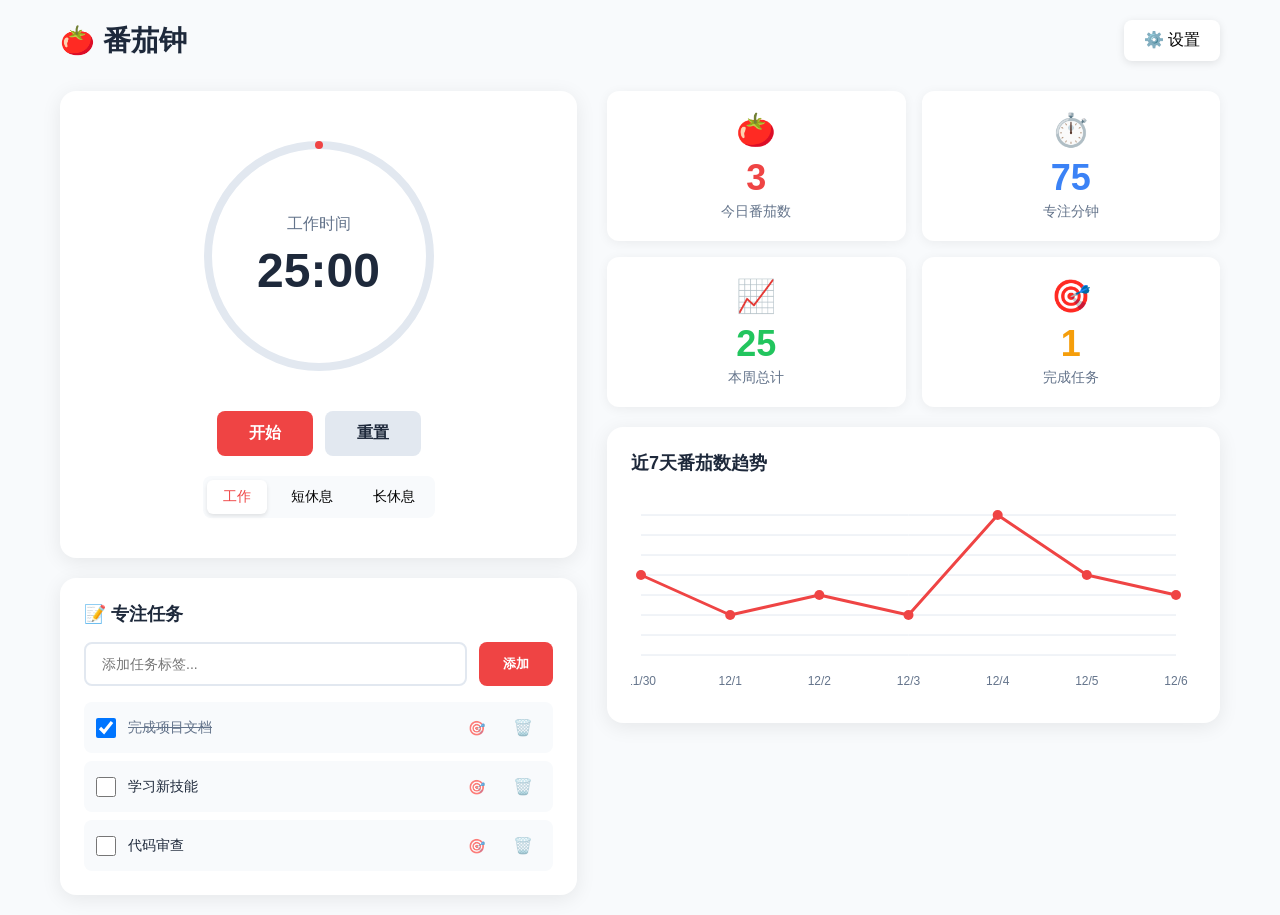
==== index.html @ d4e8dded "feat: 番茄钟计时器评审 1. 一轮完成主体功能，测试覆盖5场景 2. 后续修复设置校验和任务关联细节" ====
<!DOCTYPE html>
<html lang="zh-CN">
<head>
    <meta charset="UTF-8">
    <meta name="viewport" content="width=device-width, initial-scale=1.0">
    <title>番茄钟计时器</title>
    <link rel="stylesheet" href="styles.css">
</head>
<body>
    <div class="container">
        <header class="header">
            <h1>🍅 番茄钟</h1>
            <button id="settingsBtn" class="settings-btn">⚙️ 设置</button>
        </header>

        <main class="main-content">
            <section class="timer-section">
                <div id="timer-container" class="timer-container"></div>
                <div id="task-container" class="task-container"></div>
            </section>

            <section class="stats-section">
                <div id="stats-container" class="stats-grid"></div>
                <div id="chart-container" class="chart-container">
                    <h3>近7天番茄数趋势</h3>
                    <canvas id="trendChart"></canvas>
                </div>
            </section>
        </main>

        <div id="settings-modal" class="modal">
            <div class="modal-content">
                <div id="settings-form"></div>
            </div>
        </div>

        <div id="alert-modal" class="modal">
            <div class="modal-content alert-modal">
                <h2 id="alert-title">⏰ 时间到！</h2>
                <p id="alert-message"></p>
                <button id="alert-close-btn" class="btn btn-primary">知道了</button>
            </div>
        </div>
    </div>

    <script src="js/utils.js"></script>
    <script src="js/components/ProgressRing.js"></script>
    <script src="js/components/Timer.js"></script>
    <script src="js/components/StatCard.js"></script>
    <script src="js/components/SettingsForm.js"></script>
    <script src="js/components/Chart.js"></script>
    <script src="js/components/TaskList.js"></script>
    <script src="js/app.js"></script>
</body>
</html>
---- styles.css ----
:root {
    --color-work: #ef4444;
    --color-rest: #22c55e;
    --color-pause: #6b7280;
    --color-bg: #f8fafc;
    --color-card: #ffffff;
    --color-text: #1e293b;
    --color-text-secondary: #64748b;
    --color-border: #e2e8f0;
    --color-success: #22c55e;
    --color-error: #ef4444;
}

* {
    margin: 0;
    padding: 0;
    box-sizing: border-box;
}

body {
    font-family: -apple-system, BlinkMacSystemFont, 'Segoe UI', Roboto, sans-serif;
    background-color: var(--color-bg);
    color: var(--color-text);
    min-height: 100vh;
}

.container {
    max-width: 1200px;
    margin: 0 auto;
    padding: 20px;
}

.header {
    display: flex;
    justify-content: space-between;
    align-items: center;
    margin-bottom: 30px;
}

.header h1 {
    font-size: 28px;
    font-weight: 700;
}

.settings-btn {
    padding: 10px 20px;
    border: none;
    border-radius: 8px;
    background-color: var(--color-card);
    cursor: pointer;
    font-size: 16px;
    box-shadow: 0 2px 8px rgba(0, 0, 0, 0.1);
    transition: all 0.2s;
}

.settings-btn:hover {
    box-shadow: 0 4px 12px rgba(0, 0, 0, 0.15);
}

.main-content {
    display: grid;
    grid-template-columns: 1fr 1fr;
    gap: 30px;
}

@media (max-width: 768px) {
    .main-content {
        grid-template-columns: 1fr;
    }
}

.timer-section {
    display: flex;
    flex-direction: column;
    gap: 20px;
}

.timer-container {
    background-color: var(--color-card);
    border-radius: 16px;
    padding: 40px;
    box-shadow: 0 4px 20px rgba(0, 0, 0, 0.08);
    display: flex;
    flex-direction: column;
    align-items: center;
}

.timer-display {
    position: relative;
    width: 250px;
    height: 250px;
    margin-bottom: 30px;
}

.timer-canvas {
    position: absolute;
    top: 0;
    left: 0;
    width: 100%;
    height: 100%;
}

.timer-text {
    position: absolute;
    top: 50%;
    left: 50%;
    transform: translate(-50%, -50%);
    text-align: center;
    width: 100%;
}

.timer-label {
    font-size: 16px;
    color: var(--color-text-secondary);
    margin-bottom: 8px;
}

.timer-time {
    font-size: 48px;
    font-weight: 700;
    font-variant-numeric: tabular-nums;
}

.timer-controls {
    display: flex;
    gap: 12px;
    margin-bottom: 20px;
}

.btn {
    padding: 12px 32px;
    border: none;
    border-radius: 8px;
    font-size: 16px;
    font-weight: 600;
    cursor: pointer;
    transition: all 0.2s;
}

.btn-primary {
    background-color: var(--color-work);
    color: white;
}

.btn-primary:hover {
    opacity: 0.9;
    transform: translateY(-2px);
}

.btn-secondary {
    background-color: var(--color-border);
    color: var(--color-text);
}

.btn-secondary:hover {
    background-color: #cbd5e1;
}

.mode-selector {
    display: flex;
    gap: 8px;
    background-color: var(--color-bg);
    padding: 4px;
    border-radius: 8px;
}

.mode-btn {
    padding: 8px 16px;
    border: none;
    border-radius: 6px;
    background-color: transparent;
    cursor: pointer;
    font-size: 14px;
    font-weight: 500;
    transition: all 0.2s;
}

.mode-btn.active {
    background-color: var(--color-card);
    box-shadow: 0 2px 4px rgba(0, 0, 0, 0.1);
}

.mode-btn.work.active {
    color: var(--color-work);
}

.mode-btn.rest.active {
    color: var(--color-rest);
}

.task-container {
    background-color: var(--color-card);
    border-radius: 16px;
    padding: 24px;
    box-shadow: 0 4px 20px rgba(0, 0, 0, 0.08);
}

.task-container h3 {
    margin-bottom: 16px;
    font-size: 18px;
}

.task-input {
    display: flex;
    gap: 12px;
    margin-bottom: 16px;
}

.task-input input {
    flex: 1;
    padding: 12px 16px;
    border: 2px solid var(--color-border);
    border-radius: 8px;
    font-size: 14px;
    outline: none;
    transition: border-color 0.2s;
}

.task-input input:focus {
    border-color: var(--color-work);
}

.task-input button {
    padding: 12px 24px;
    border: none;
    border-radius: 8px;
    background-color: var(--color-work);
    color: white;
    cursor: pointer;
    font-weight: 600;
}

.task-list {
    display: flex;
    flex-direction: column;
    gap: 8px;
}

.task-item {
    display: flex;
    align-items: center;
    gap: 12px;
    padding: 12px;
    background-color: var(--color-bg);
    border-radius: 8px;
}

.task-item.completed .task-text {
    text-decoration: line-through;
    color: var(--color-text-secondary);
}

.task-item.focused {
    background-color: #fef3c7 !important;
    border: 2px solid #f59e0b;
}

.task-item.focused .task-text {
    font-weight: 600;
    color: #92400e;
}

.task-focus:hover {
    opacity: 1 !important;
    transform: scale(1.2);
}

.task-checkbox {
    width: 20px;
    height: 20px;
    cursor: pointer;
}

.task-text {
    flex: 1;
    font-size: 14px;
}

.task-delete {
    padding: 4px 8px;
    border: none;
    background: none;
    cursor: pointer;
    font-size: 16px;
    opacity: 0.6;
}

.task-delete:hover {
    opacity: 1;
}

.stats-section {
    display: flex;
    flex-direction: column;
    gap: 20px;
}

.stats-grid {
    display: grid;
    grid-template-columns: repeat(2, 1fr);
    gap: 16px;
}

@media (max-width: 768px) {
    .stats-grid {
        grid-template-columns: repeat(2, 1fr);
    }
}

.stat-card {
    background-color: var(--color-card);
    border-radius: 12px;
    padding: 20px;
    box-shadow: 0 2px 12px rgba(0, 0, 0, 0.06);
    text-align: center;
}

.stat-icon {
    font-size: 32px;
    margin-bottom: 8px;
}

.stat-value {
    font-size: 36px;
    font-weight: 700;
    margin-bottom: 4px;
}

.stat-label {
    font-size: 14px;
    color: var(--color-text-secondary);
}

.chart-container {
    background-color: var(--color-card);
    border-radius: 16px;
    padding: 24px;
    box-shadow: 0 4px 20px rgba(0, 0, 0, 0.08);
}

.chart-container h3 {
    margin-bottom: 20px;
    font-size: 18px;
}

#trendChart {
    width: 100%;
    height: 200px;
}

.modal {
    display: none;
    position: fixed;
    top: 0;
    left: 0;
    width: 100%;
    height: 100%;
    background-color: rgba(0, 0, 0, 0.5);
    z-index: 1000;
    justify-content: center;
    align-items: center;
}

.modal.active {
    display: flex;
}

.modal-content {
    background-color: var(--color-card);
    border-radius: 16px;
    padding: 32px;
    width: 90%;
    max-width: 450px;
    max-height: 90vh;
    overflow-y: auto;
}

.modal-header {
    display: flex;
    justify-content: space-between;
    align-items: center;
    margin-bottom: 24px;
}

.modal-header h2 {
    font-size: 24px;
}

.modal-close {
    width: 36px;
    height: 36px;
    border: none;
    border-radius: 50%;
    background-color: var(--color-bg);
    cursor: pointer;
    font-size: 20px;
    display: flex;
    align-items: center;
    justify-content: center;
}

.form-group {
    margin-bottom: 20px;
}

.form-group label {
    display: block;
    margin-bottom: 8px;
    font-weight: 500;
    font-size: 14px;
}

.form-group input {
    width: 100%;
    padding: 12px 16px;
    border: 2px solid var(--color-border);
    border-radius: 8px;
    font-size: 14px;
    outline: none;
    transition: border-color 0.2s;
}

.form-group input:focus {
    border-color: var(--color-work);
}

.form-group input.error {
    border-color: var(--color-error);
}

.error-message {
    color: var(--color-error);
    font-size: 12px;
    margin-top: 4px;
    display: none;
}

.error-message.show {
    display: block;
}

.form-actions {
    display: flex;
    gap: 12px;
    margin-top: 24px;
}

.form-actions .btn {
    flex: 1;
}

.alert-modal {
    text-align: center;
}

.alert-modal h2 {
    font-size: 28px;
    margin-bottom: 16px;
}

.alert-modal p {
    font-size: 16px;
    color: var(--color-text-secondary);
    margin-bottom: 24px;
}

body.work-mode .btn-primary {
    background-color: var(--color-work);
}

body.rest-mode .btn-primary {
    background-color: var(--color-rest);
}

body.pause-mode .btn-primary {
    background-color: var(--color-pause);
}
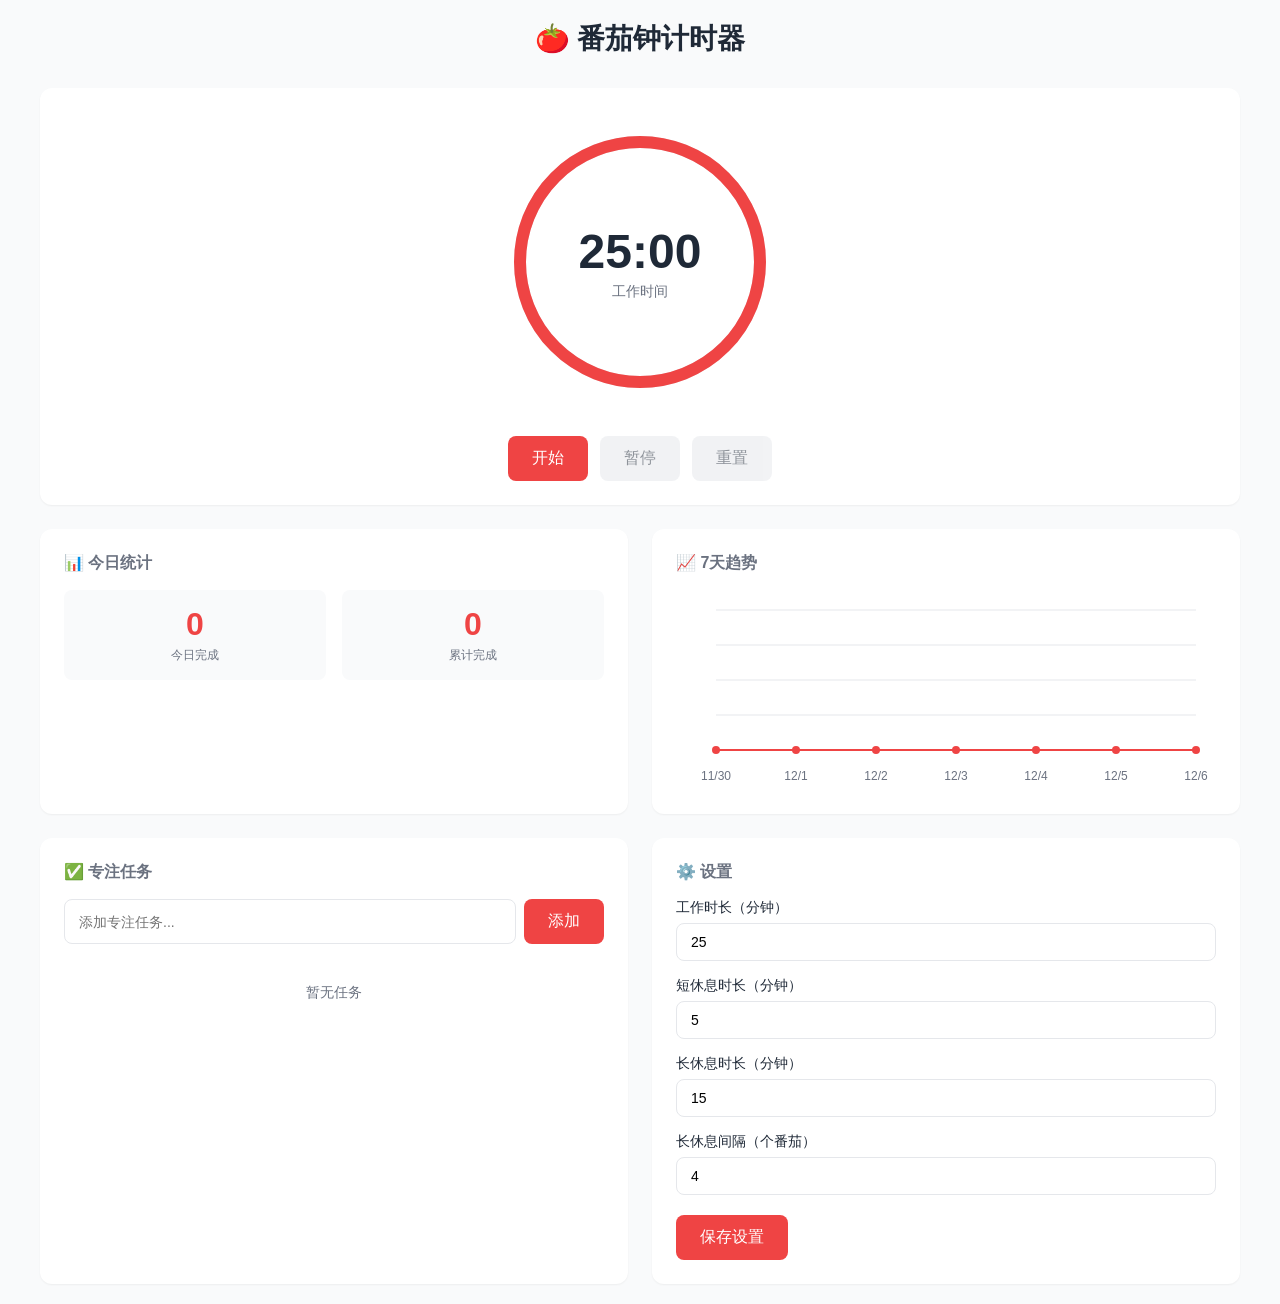
==== commit 945dd0ea: "feat: 番茄钟计时器评审 1. 三轮修复运行时bug和业务逻辑 2. UI设计优秀，测试34+用例" ====
--- a/index.html
+++ b/index.html
@@ -1,55 +1,1035 @@
 <!DOCTYPE html>
 <html lang="zh-CN">
 <head>
-    <meta charset="UTF-8">
-    <meta name="viewport" content="width=device-width, initial-scale=1.0">
-    <title>番茄钟计时器</title>
-    <link rel="stylesheet" href="styles.css">
+  <meta charset="UTF-8">
+  <meta name="viewport" content="width=device-width, initial-scale=1.0">
+  <title>番茄钟计时器</title>
+  <style>
+    :root {
+      --color-work: #ef4444;
+      --color-break: #22c55e;
+      --color-paused: #6b7280;
+      --color-bg: #f9fafb;
+      --color-card: #ffffff;
+      --color-text: #1f2937;
+      --color-text-light: #6b7280;
+      --color-border: #e5e7eb;
+      --shadow-sm: 0 1px 2px rgba(0,0,0,0.05);
+      --shadow-md: 0 4px 6px -1px rgba(0,0,0,0.1);
+      --radius: 12px;
+    }
+
+    * {
+      margin: 0;
+      padding: 0;
+      box-sizing: border-box;
+    }
+
+    body {
+      font-family: -apple-system, BlinkMacSystemFont, 'Segoe UI', Roboto, sans-serif;
+      background: var(--color-bg);
+      color: var(--color-text);
+      min-height: 100vh;
+      padding: 20px;
+    }
+
+    .container {
+      max-width: 1200px;
+      margin: 0 auto;
+    }
+
+    header {
+      text-align: center;
+      margin-bottom: 30px;
+    }
+
+    header h1 {
+      font-size: 1.75rem;
+      font-weight: 700;
+    }
+
+    .main-grid {
+      display: grid;
+      grid-template-columns: 1fr 1fr;
+      gap: 24px;
+    }
+
+    @media (max-width: 768px) {
+      .main-grid {
+        grid-template-columns: 1fr;
+      }
+    }
+
+    .card {
+      background: var(--color-card);
+      border-radius: var(--radius);
+      padding: 24px;
+      box-shadow: var(--shadow-sm);
+    }
+
+    .card-title {
+      font-size: 1rem;
+      font-weight: 600;
+      margin-bottom: 16px;
+      color: var(--color-text-light);
+    }
+
+    .timer-section {
+      grid-column: 1 / -1;
+      display: flex;
+      flex-direction: column;
+      align-items: center;
+    }
+
+    .timer-display {
+      position: relative;
+      width: 300px;
+      height: 300px;
+      margin-bottom: 24px;
+    }
+
+    #progressRing {
+      width: 100%;
+      height: 100%;
+    }
+
+    .timer-info {
+      position: absolute;
+      top: 50%;
+      left: 50%;
+      transform: translate(-50%, -50%);
+      text-align: center;
+    }
+
+    .timer-time {
+      font-size: 3rem;
+      font-weight: 700;
+      font-variant-numeric: tabular-nums;
+    }
+
+    .timer-label {
+      font-size: 0.875rem;
+      color: var(--color-text-light);
+      margin-top: 4px;
+    }
+
+    .timer-controls {
+      display: flex;
+      gap: 12px;
+    }
+
+    .btn {
+      padding: 12px 24px;
+      border: none;
+      border-radius: 8px;
+      font-size: 1rem;
+      font-weight: 500;
+      cursor: pointer;
+      transition: all 0.2s;
+    }
+
+    .btn-primary {
+      background: var(--color-work);
+      color: white;
+    }
+
+    .btn-primary:hover {
+      opacity: 0.9;
+      transform: translateY(-1px);
+    }
+
+    .btn-secondary {
+      background: var(--color-border);
+      color: var(--color-text);
+    }
+
+    .btn-secondary:hover {
+      background: #d1d5db;
+    }
+
+    .btn:disabled {
+      opacity: 0.5;
+      cursor: not-allowed;
+      transform: none;
+    }
+
+    .stats-grid {
+      display: grid;
+      grid-template-columns: repeat(2, 1fr);
+      gap: 16px;
+    }
+
+    .stat-item {
+      text-align: center;
+      padding: 16px;
+      background: var(--color-bg);
+      border-radius: 8px;
+    }
+
+    .stat-value {
+      font-size: 2rem;
+      font-weight: 700;
+      color: var(--color-work);
+    }
+
+    .stat-label {
+      font-size: 0.75rem;
+      color: var(--color-text-light);
+      margin-top: 4px;
+    }
+
+    .chart-container {
+      width: 100%;
+      height: 200px;
+    }
+
+    #trendChart {
+      width: 100%;
+      height: 100%;
+    }
+
+    .task-input-group {
+      display: flex;
+      gap: 8px;
+      margin-bottom: 16px;
+    }
+
+    .task-input {
+      flex: 1;
+      padding: 10px 14px;
+      border: 1px solid var(--color-border);
+      border-radius: 8px;
+      font-size: 0.875rem;
+    }
+
+    .task-input:focus {
+      outline: none;
+      border-color: var(--color-work);
+    }
+
+    .task-list {
+      list-style: none;
+    }
+
+    .task-item {
+      display: flex;
+      align-items: center;
+      gap: 12px;
+      padding: 12px;
+      border-bottom: 1px solid var(--color-border);
+    }
+
+    .task-item:last-child {
+      border-bottom: none;
+    }
+
+    .task-checkbox {
+      width: 20px;
+      height: 20px;
+      accent-color: var(--color-work);
+    }
+
+    .task-text {
+      flex: 1;
+      font-size: 0.875rem;
+    }
+
+    .task-text.completed {
+      text-decoration: line-through;
+      color: var(--color-text-light);
+    }
+
+    .task-delete {
+      padding: 4px 8px;
+      background: none;
+      border: none;
+      color: var(--color-text-light);
+      cursor: pointer;
+      font-size: 0.875rem;
+    }
+
+    .task-delete:hover {
+      color: var(--color-work);
+    }
+
+    .form-group {
+      margin-bottom: 16px;
+    }
+
+    .form-label {
+      display: block;
+      font-size: 0.875rem;
+      font-weight: 500;
+      margin-bottom: 6px;
+    }
+
+    .form-input {
+      width: 100%;
+      padding: 10px 14px;
+      border: 1px solid var(--color-border);
+      border-radius: 8px;
+      font-size: 0.875rem;
+    }
+
+    .form-input:focus {
+      outline: none;
+      border-color: var(--color-work);
+    }
+
+    .form-input.error {
+      border-color: var(--color-work);
+    }
+
+    .form-error {
+      color: var(--color-work);
+      font-size: 0.75rem;
+      margin-top: 4px;
+      display: none;
+    }
+
+    .form-error.show {
+      display: block;
+    }
+
+    .settings-actions {
+      margin-top: 20px;
+    }
+
+    .empty-state {
+      text-align: center;
+      padding: 24px;
+      color: var(--color-text-light);
+      font-size: 0.875rem;
+    }
+
+    .notification {
+      position: fixed;
+      top: 20px;
+      right: 20px;
+      padding: 16px 24px;
+      background: var(--color-work);
+      color: white;
+      border-radius: 8px;
+      box-shadow: var(--shadow-md);
+      transform: translateX(400px);
+      transition: transform 0.3s ease;
+      z-index: 1000;
+    }
+
+    .notification.show {
+      transform: translateX(0);
+    }
+
+    .notification.break {
+      background: var(--color-break);
+    }
+  </style>
 </head>
 <body>
-    <div class="container">
-        <header class="header">
-            <h1>🍅 番茄钟</h1>
-            <button id="settingsBtn" class="settings-btn">⚙️ 设置</button>
-        </header>
-
-        <main class="main-content">
-            <section class="timer-section">
-                <div id="timer-container" class="timer-container"></div>
-                <div id="task-container" class="task-container"></div>
-            </section>
-
-            <section class="stats-section">
-                <div id="stats-container" class="stats-grid"></div>
-                <div id="chart-container" class="chart-container">
-                    <h3>近7天番茄数趋势</h3>
-                    <canvas id="trendChart"></canvas>
-                </div>
-            </section>
-        </main>
-
-        <div id="settings-modal" class="modal">
-            <div class="modal-content">
-                <div id="settings-form"></div>
-            </div>
+  <div class="container">
+    <header>
+      <h1>🍅 番茄钟计时器</h1>
+    </header>
+
+    <div class="main-grid">
+      <section class="card timer-section">
+        <div class="timer-display">
+          <canvas id="progressRing" width="300" height="300"></canvas>
+          <div class="timer-info">
+            <div class="timer-time" id="timerDisplay">25:00</div>
+            <div class="timer-label" id="timerLabel">工作时间</div>
+          </div>
         </div>
-
-        <div id="alert-modal" class="modal">
-            <div class="modal-content alert-modal">
-                <h2 id="alert-title">⏰ 时间到！</h2>
-                <p id="alert-message"></p>
-                <button id="alert-close-btn" class="btn btn-primary">知道了</button>
-            </div>
+        <div class="timer-controls">
+          <button class="btn btn-primary" id="startBtn">开始</button>
+          <button class="btn btn-secondary" id="pauseBtn" disabled>暂停</button>
+          <button class="btn btn-secondary" id="resetBtn">重置</button>
         </div>
+      </section>
+
+      <section class="card">
+        <h2 class="card-title">📊 今日统计</h2>
+        <div class="stats-grid" id="statCard"></div>
+      </section>
+
+      <section class="card">
+        <h2 class="card-title">📈 7天趋势</h2>
+        <div class="chart-container">
+          <canvas id="trendChart"></canvas>
+        </div>
+      </section>
+
+      <section class="card">
+        <h2 class="card-title">✅ 专注任务</h2>
+        <div class="task-input-group">
+          <input type="text" class="task-input" id="taskInput" placeholder="添加专注任务...">
+          <button class="btn btn-primary" id="addTaskBtn">添加</button>
+        </div>
+        <ul class="task-list" id="taskList"></ul>
+      </section>
+
+      <section class="card">
+        <h2 class="card-title">⚙️ 设置</h2>
+        <form id="settingsForm">
+          <div class="form-group">
+            <label class="form-label">工作时长（分钟）</label>
+            <input type="number" class="form-input" id="workDuration" min="1" max="60" value="25">
+            <div class="form-error" id="workDurationError">请输入1-60之间的数字</div>
+          </div>
+          <div class="form-group">
+            <label class="form-label">短休息时长（分钟）</label>
+            <input type="number" class="form-input" id="shortBreakDuration" min="1" max="30" value="5">
+            <div class="form-error" id="shortBreakDurationError">请输入1-30之间的数字</div>
+          </div>
+          <div class="form-group">
+            <label class="form-label">长休息时长（分钟）</label>
+            <input type="number" class="form-input" id="longBreakDuration" min="1" max="60" value="15">
+            <div class="form-error" id="longBreakDurationError">请输入1-60之间的数字</div>
+          </div>
+          <div class="form-group">
+            <label class="form-label">长休息间隔（个番茄）</label>
+            <input type="number" class="form-input" id="longBreakInterval" min="1" max="10" value="4">
+            <div class="form-error" id="longBreakIntervalError">请输入1-10之间的数字</div>
+          </div>
+          <div class="form-error" id="crossFieldError">短休息时长不能大于长休息时长</div>
+          <div class="settings-actions">
+            <button type="submit" class="btn btn-primary">保存设置</button>
+          </div>
+        </form>
+      </section>
     </div>
-
-    <script src="js/utils.js"></script>
-    <script src="js/components/ProgressRing.js"></script>
-    <script src="js/components/Timer.js"></script>
-    <script src="js/components/StatCard.js"></script>
-    <script src="js/components/SettingsForm.js"></script>
-    <script src="js/components/Chart.js"></script>
-    <script src="js/components/TaskList.js"></script>
-    <script src="js/app.js"></script>
+  </div>
+
+  <div class="notification" id="notification"></div>
+
+  <script>
+    const Storage = {
+      KEYS: {
+        SETTINGS: 'pomodoro_settings',
+        STATS: 'pomodoro_stats',
+        TASKS: 'pomodoro_tasks'
+      },
+
+      get(key, defaultValue) {
+        try {
+          const item = localStorage.getItem(key);
+          return item ? JSON.parse(item) : defaultValue;
+        } catch {
+          return defaultValue;
+        }
+      },
+
+      set(key, value) {
+        localStorage.setItem(key, JSON.stringify(value));
+      }
+    };
+
+    const DEFAULT_SETTINGS = {
+      workDuration: 25,
+      shortBreakDuration: 5,
+      longBreakDuration: 15,
+      longBreakInterval: 4
+    };
+
+    const DEFAULT_STATS = {
+      today: 0,
+      total: 0,
+      daily: {}
+    };
+
+    const DEFAULT_TASKS = [];
+
+    class ProgressRing {
+      constructor(canvasId) {
+        this.canvas = document.getElementById(canvasId);
+        this.ctx = this.canvas.getContext('2d');
+        this.centerX = this.canvas.width / 2;
+        this.centerY = this.canvas.height / 2;
+        this.radius = 120;
+        this.lineWidth = 12;
+      }
+
+      draw(progress, color) {
+        this.ctx.clearRect(0, 0, this.canvas.width, this.canvas.height);
+        
+        this.ctx.beginPath();
+        this.ctx.arc(this.centerX, this.centerY, this.radius, 0, Math.PI * 2);
+        this.ctx.strokeStyle = '#e5e7eb';
+        this.ctx.lineWidth = this.lineWidth;
+        this.ctx.lineCap = 'round';
+        this.ctx.stroke();
+
+        const startAngle = -Math.PI / 2;
+        const endAngle = startAngle + (Math.PI * 2 * progress);
+
+        this.ctx.beginPath();
+        this.ctx.arc(this.centerX, this.centerY, this.radius, startAngle, endAngle);
+        this.ctx.strokeStyle = color;
+        this.ctx.lineWidth = this.lineWidth;
+        this.ctx.lineCap = 'round';
+        this.ctx.stroke();
+      }
+    }
+
+    class StatCard {
+      constructor(containerId) {
+        this.container = document.getElementById(containerId);
+        this.stats = Storage.get(Storage.KEYS.STATS, DEFAULT_STATS);
+        this.render();
+      }
+
+      updateToday(count) {
+        const today = this.getTodayKey();
+        this.stats.today = count;
+        this.stats.daily[today] = count;
+        this.stats.total += 1;
+        Storage.set(Storage.KEYS.STATS, this.stats);
+        this.render();
+      }
+
+      getTodayKey() {
+        return new Date().toISOString().split('T')[0];
+      }
+
+      render() {
+        this.stats = Storage.get(Storage.KEYS.STATS, DEFAULT_STATS);
+        if (!this.stats.daily) {
+          this.stats.daily = {};
+        }
+        const today = this.getTodayKey();
+        const todayCount = this.stats.daily[today] || 0;
+        
+        this.container.innerHTML = `
+          <div class="stat-item">
+            <div class="stat-value">${todayCount}</div>
+            <div class="stat-label">今日完成</div>
+          </div>
+          <div class="stat-item">
+            <div class="stat-value">${this.stats.total}</div>
+            <div class="stat-label">累计完成</div>
+          </div>
+        `;
+      }
+    }
+
+    class Chart {
+      constructor(canvasId) {
+        this.canvas = document.getElementById(canvasId);
+        this.ctx = this.canvas.getContext('2d');
+        this.resize();
+      }
+
+      resize() {
+        const rect = this.canvas.parentElement.getBoundingClientRect();
+        this.canvas.width = rect.width;
+        this.canvas.height = rect.height;
+      }
+
+      draw(data) {
+        this.resize();
+        this.ctx.clearRect(0, 0, this.canvas.width, this.canvas.height);
+
+        if (!data || data.length === 0) {
+          this.ctx.fillStyle = '#6b7280';
+          this.ctx.font = '14px -apple-system, sans-serif';
+          this.ctx.textAlign = 'center';
+          this.ctx.fillText('暂无数据', this.canvas.width / 2, this.canvas.height / 2);
+          return;
+        }
+
+        const padding = { top: 20, right: 20, bottom: 40, left: 40 };
+        const chartWidth = this.canvas.width - padding.left - padding.right;
+        const chartHeight = this.canvas.height - padding.top - padding.bottom;
+
+        const maxValue = Math.max(...data.map(d => d.value), 1);
+        
+        this.ctx.strokeStyle = '#e5e7eb';
+        this.ctx.lineWidth = 1;
+        for (let i = 0; i <= 4; i++) {
+          const y = padding.top + (chartHeight / 4) * i;
+          this.ctx.beginPath();
+          this.ctx.moveTo(padding.left, y);
+          this.ctx.lineTo(this.canvas.width - padding.right, y);
+          this.ctx.stroke();
+        }
+
+        const points = data.map((d, i) => ({
+          x: padding.left + (chartWidth / (data.length - 1)) * i,
+          y: padding.top + chartHeight - (d.value / maxValue) * chartHeight
+        }));
+
+        this.ctx.strokeStyle = '#ef4444';
+        this.ctx.lineWidth = 2;
+        this.ctx.beginPath();
+        points.forEach((p, i) => {
+          if (i === 0) {
+            this.ctx.moveTo(p.x, p.y);
+          } else {
+            this.ctx.lineTo(p.x, p.y);
+          }
+        });
+        this.ctx.stroke();
+
+        this.ctx.fillStyle = '#ef4444';
+        points.forEach(p => {
+          this.ctx.beginPath();
+          this.ctx.arc(p.x, p.y, 4, 0, Math.PI * 2);
+          this.ctx.fill();
+        });
+
+        this.ctx.fillStyle = '#6b7280';
+        this.ctx.font = '12px -apple-system, sans-serif';
+        this.ctx.textAlign = 'center';
+        data.forEach((d, i) => {
+          const x = padding.left + (chartWidth / (data.length - 1)) * i;
+          const date = new Date(d.date);
+          const label = `${date.getMonth() + 1}/${date.getDate()}`;
+          this.ctx.fillText(label, x, this.canvas.height - 10);
+        });
+      }
+
+      loadData() {
+        const stats = Storage.get(Storage.KEYS.STATS, DEFAULT_STATS);
+        const data = [];
+        const today = new Date();
+        
+        for (let i = 6; i >= 0; i--) {
+          const date = new Date(today);
+          date.setDate(date.getDate() - i);
+          const dateKey = date.toISOString().split('T')[0];
+          data.push({
+            date: dateKey,
+            value: stats.daily[dateKey] || 0
+          });
+        }
+        
+        this.draw(data);
+      }
+    }
+
+    class TaskList {
+      constructor(containerId, onComplete) {
+        this.container = document.getElementById(containerId);
+        this.tasks = Storage.get(Storage.KEYS.TASKS, DEFAULT_TASKS);
+        this.onComplete = onComplete;
+        this.render();
+        this.bindEvents();
+      }
+
+      bindEvents() {
+        document.getElementById('addTaskBtn').addEventListener('click', () => this.addTask());
+        document.getElementById('taskInput').addEventListener('keypress', (e) => {
+          if (e.key === 'Enter') this.addTask();
+        });
+      }
+
+      addTask() {
+        const input = document.getElementById('taskInput');
+        const text = input.value.trim();
+        
+        if (!text) return;
+        
+        const task = {
+          id: Date.now(),
+          text: text,
+          completed: false,
+          createdAt: new Date().toISOString()
+        };
+        
+        this.tasks.push(task);
+        Storage.set(Storage.KEYS.TASKS, this.tasks);
+        input.value = '';
+        this.render();
+      }
+
+      toggleTask(id) {
+        const task = this.tasks.find(t => t.id === id);
+        if (task) {
+          task.completed = !task.completed;
+          Storage.set(Storage.KEYS.TASKS, this.tasks);
+          
+          if (task.completed && this.onComplete) {
+            this.onComplete();
+          }
+          
+          this.render();
+        }
+      }
+
+      deleteTask(id) {
+        this.tasks = this.tasks.filter(t => t.id !== id);
+        Storage.set(Storage.KEYS.TASKS, this.tasks);
+        this.render();
+      }
+
+      render() {
+        if (this.tasks.length === 0) {
+          this.container.innerHTML = '<div class="empty-state">暂无任务</div>';
+          return;
+        }
+
+        this.container.innerHTML = this.tasks.map(task => `
+          <li class="task-item">
+            <input type="checkbox" class="task-checkbox" 
+              ${task.completed ? 'checked' : ''} 
+              onchange="taskList.toggleTask(${task.id})">
+            <span class="task-text ${task.completed ? 'completed' : ''}">${this.escapeHtml(task.text)}</span>
+            <button class="task-delete" onclick="taskList.deleteTask(${task.id})">删除</button>
+          </li>
+        `).join('');
+      }
+
+      escapeHtml(text) {
+        const div = document.createElement('div');
+        div.textContent = text;
+        return div.innerHTML;
+      }
+    }
+
+    class SettingsForm {
+      constructor(formId, onSave) {
+        this.form = document.getElementById(formId);
+        this.onSave = onSave;
+        this.loadSettings();
+        this.bindEvents();
+      }
+
+      loadSettings() {
+        const settings = Storage.get(Storage.KEYS.SETTINGS, DEFAULT_SETTINGS);
+        document.getElementById('workDuration').value = settings.workDuration;
+        document.getElementById('shortBreakDuration').value = settings.shortBreakDuration;
+        document.getElementById('longBreakDuration').value = settings.longBreakDuration;
+        document.getElementById('longBreakInterval').value = settings.longBreakInterval;
+      }
+
+      bindEvents() {
+        this.form.addEventListener('submit', (e) => {
+          e.preventDefault();
+          this.validateAndSave();
+        });
+      }
+
+      validateAndSave() {
+        const fields = [
+          { id: 'workDuration', min: 1, max: 60, key: 'workDuration' },
+          { id: 'shortBreakDuration', min: 1, max: 30, key: 'shortBreakDuration' },
+          { id: 'longBreakDuration', min: 1, max: 60, key: 'longBreakDuration' },
+          { id: 'longBreakInterval', min: 1, max: 10, key: 'longBreakInterval' }
+        ];
+
+        let isValid = true;
+        const settings = {};
+
+        fields.forEach(field => {
+          const input = document.getElementById(field.id);
+          const error = document.getElementById(field.id + 'Error');
+          const value = parseInt(input.value);
+
+          if (isNaN(value) || value < field.min || value > field.max) {
+            input.classList.add('error');
+            error.classList.add('show');
+            isValid = false;
+          } else {
+            input.classList.remove('error');
+            error.classList.remove('show');
+            settings[field.key] = value;
+          }
+        });
+
+        const shortBreak = parseInt(document.getElementById('shortBreakDuration').value);
+        const longBreak = parseInt(document.getElementById('longBreakDuration').value);
+        const crossFieldError = document.getElementById('crossFieldError');
+        
+        if (!isNaN(shortBreak) && !isNaN(longBreak) && shortBreak > longBreak) {
+          document.getElementById('shortBreakDuration').classList.add('error');
+          if (crossFieldError) {
+            crossFieldError.classList.add('show');
+          }
+          isValid = false;
+        } else if (crossFieldError) {
+          crossFieldError.classList.remove('show');
+        }
+
+        if (isValid) {
+          Storage.set(Storage.KEYS.SETTINGS, settings);
+          if (this.onSave) this.onSave(settings);
+          this.showNotification('设置已保存');
+          this.updateTimerDisplay();
+        }
+      }
+
+      updateTimerDisplay() {
+        const settings = Storage.get(Storage.KEYS.SETTINGS, DEFAULT_SETTINGS);
+        const minutes = settings.workDuration;
+        document.getElementById('timerDisplay').textContent = 
+          `${minutes.toString().padStart(2, '0')}:00`;
+        document.getElementById('timerLabel').textContent = '工作时间';
+      }
+
+      showNotification(message) {
+        const notification = document.getElementById('notification');
+        notification.textContent = message;
+        notification.classList.add('show');
+        setTimeout(() => notification.classList.remove('show'), 2000);
+      }
+
+      getSettings() {
+        return Storage.get(Storage.KEYS.SETTINGS, DEFAULT_SETTINGS);
+      }
+    }
+
+    class Timer {
+      constructor(options) {
+        this.progressRing = options.progressRing;
+        this.onTick = options.onTick;
+        this.onComplete = options.onComplete;
+        this.onStateChange = options.onStateChange;
+        this.settings = options.settings;
+        
+        this.state = 'idle';
+        this.mode = 'work';
+        this.pomodorosCompleted = 0;
+        this.startTime = null;
+        this.pausedTime = null;
+        this.remainingTime = 0;
+        this.timerId = null;
+
+        this.colors = {
+          work: '#ef4444',
+          break: '#22c55e',
+          paused: '#6b7280'
+        };
+      }
+
+      getDuration() {
+        const s = this.settings();
+        if (this.mode === 'work') {
+          return s.workDuration * 60 * 1000;
+        } else if (this.mode === 'shortBreak') {
+          return s.shortBreakDuration * 60 * 1000;
+        } else {
+          return s.longBreakDuration * 60 * 1000;
+        }
+      }
+
+      start() {
+        if (this.state === 'running') return;
+
+        if (this.state === 'paused') {
+          const pausedDuration = Date.now() - this.pausedTime;
+          this.startTime = this.startTime + pausedDuration;
+        } else {
+          this.startTime = Date.now();
+          this.remainingTime = this.getDuration();
+        }
+
+        this.state = 'running';
+        this.onStateChange(this.state, this.mode);
+        this.tick();
+      }
+
+      pause() {
+        if (this.state !== 'running') return;
+
+        this.state = 'paused';
+        this.pausedTime = Date.now();
+        this.remainingTime = this.getDuration() - (Date.now() - this.startTime);
+        
+        clearInterval(this.timerId);
+        this.onStateChange(this.state, this.mode);
+      }
+
+      reset() {
+        clearInterval(this.timerId);
+        this.state = 'idle';
+        this.remainingTime = 0;
+        this.startTime = null;
+        this.pausedTime = null;
+        this.mode = 'work';
+        this.onStateChange(this.state, this.mode);
+        this.updateDisplay();
+      }
+
+      updateDisplay() {
+        const duration = this.getDuration();
+        const minutes = Math.floor(duration / 60000);
+        document.getElementById('timerDisplay').textContent = 
+          `${minutes.toString().padStart(2, '0')}:00`;
+        const label = this.mode === 'work' ? '工作时间' : 
+                     this.mode === 'shortBreak' ? '短休息' : '长休息';
+        document.getElementById('timerLabel').textContent = label;
+      }
+
+      tick() {
+        this.timerId = setInterval(() => {
+          const elapsed = Date.now() - this.startTime;
+          const duration = this.getDuration();
+          this.remainingTime = Math.max(0, duration - elapsed);
+
+          const progress = this.remainingTime / duration;
+          const color = this.state === 'paused' ? this.colors.paused : 
+                       (this.mode === 'work' ? this.colors.work : this.colors.break);
+          
+          this.progressRing.draw(progress, color);
+          
+          if (this.onTick) {
+            this.onTick(this.remainingTime, this.mode);
+          }
+
+          if (this.remainingTime <= 0) {
+            this.complete();
+          }
+        }, 50);
+      }
+
+      complete() {
+        clearInterval(this.timerId);
+        
+        if (this.mode === 'work') {
+          this.pomodorosCompleted++;
+        }
+
+        this.state = 'idle';
+        
+        if (this.onComplete) {
+          this.onComplete(this.mode, this.pomodorosCompleted);
+        }
+
+        const s = this.settings();
+        if (this.mode === 'work') {
+          if (this.pomodorosCompleted > 0 && this.pomodorosCompleted % s.longBreakInterval === 0) {
+            this.mode = 'longBreak';
+          } else {
+            this.mode = 'shortBreak';
+          }
+        } else {
+          this.mode = 'work';
+        }
+
+        this.remainingTime = 0;
+        this.startTime = null;
+        this.onStateChange(this.state, this.mode);
+        this.updateDisplay();
+      }
+
+      setMode(mode) {
+        this.mode = mode;
+        this.reset();
+      }
+    }
+
+    const progressRing = new ProgressRing('progressRing');
+    const statCard = new StatCard('statCard');
+    const chart = new Chart('trendChart');
+    let taskList;
+
+    const timer = new Timer({
+      progressRing,
+      settings: () => Storage.get(Storage.KEYS.SETTINGS, DEFAULT_SETTINGS),
+      onTick: (remaining, mode) => {
+        const minutes = Math.floor(remaining / 60000);
+        const seconds = Math.floor((remaining % 60000) / 1000);
+        document.getElementById('timerDisplay').textContent = 
+          `${minutes.toString().padStart(2, '0')}:${seconds.toString().padStart(2, '0')}`;
+        
+        const label = mode === 'work' ? '工作时间' : 
+                     mode === 'shortBreak' ? '短休息' : '长休息';
+        document.getElementById('timerLabel').textContent = label;
+      },
+      onComplete: (mode, count) => {
+        if (mode === 'work') {
+          statCard.updateToday(1);
+          chart.loadData();
+        }
+        showNotification(mode === 'work' ? '🎉 工作完成！休息一下吧~' : '⏰ 休息结束！开始工作吧~', 
+                        mode === 'work' ? 'break' : 'work');
+        playNotificationSound();
+      },
+      onStateChange: (state, mode) => {
+        const startBtn = document.getElementById('startBtn');
+        const pauseBtn = document.getElementById('pauseBtn');
+        const resetBtn = document.getElementById('resetBtn');
+        
+        if (state === 'idle') {
+          startBtn.disabled = false;
+          startBtn.textContent = '开始';
+          pauseBtn.disabled = true;
+          resetBtn.disabled = true;
+          
+          if (mode === 'work') {
+            progressRing.draw(1, '#ef4444');
+          } else {
+            progressRing.draw(1, '#22c55e');
+          }
+        } else if (state === 'running') {
+          startBtn.disabled = true;
+          pauseBtn.disabled = false;
+          resetBtn.disabled = false;
+        } else if (state === 'paused') {
+          startBtn.disabled = false;
+          startBtn.textContent = '继续';
+          pauseBtn.disabled = true;
+          resetBtn.disabled = false;
+        }
+      }
+    });
+
+    const settingsForm = new SettingsForm('settingsForm', (settings) => {
+      progressRing.draw(1, '#ef4444');
+    });
+
+    function showNotification(message, type = 'work') {
+      const notification = document.getElementById('notification');
+      notification.textContent = message;
+      notification.className = 'notification show';
+      if (type === 'break') {
+        notification.classList.add('break');
+      }
+      
+      setTimeout(() => {
+        notification.classList.remove('show');
+      }, 4000);
+    }
+
+    function playNotificationSound() {
+      try {
+        const audioContext = new (window.AudioContext || window.webkitAudioContext)();
+        const oscillator = audioContext.createOscillator();
+        const gainNode = audioContext.createGain();
+        
+        oscillator.connect(gainNode);
+        gainNode.connect(audioContext.destination);
+        
+        oscillator.frequency.value = 800;
+        oscillator.type = 'sine';
+        gainNode.gain.setValueAtTime(0.3, audioContext.currentTime);
+        gainNode.gain.exponentialRampToValueAtTime(0.01, audioContext.currentTime + 0.5);
+        
+        oscillator.start(audioContext.currentTime);
+        oscillator.stop(audioContext.currentTime + 0.5);
+      } catch (e) {
+        console.log('Audio not supported');
+      }
+    }
+
+    document.getElementById('startBtn').addEventListener('click', () => timer.start());
+    document.getElementById('pauseBtn').addEventListener('click', () => timer.pause());
+    document.getElementById('resetBtn').addEventListener('click', () => timer.reset());
+
+    taskList = new TaskList('taskList', () => {
+      statCard.updateToday(1);
+      chart.loadData();
+    });
+
+    chart.loadData();
+    progressRing.draw(1, '#ef4444');
+    
+    document.getElementById('startBtn').disabled = false;
+    document.getElementById('startBtn').textContent = '开始';
+    document.getElementById('pauseBtn').disabled = true;
+    document.getElementById('resetBtn').disabled = true;
+
+    window.addEventListener('resize', () => chart.loadData());
+  </script>
 </body>
-</html>+</html>
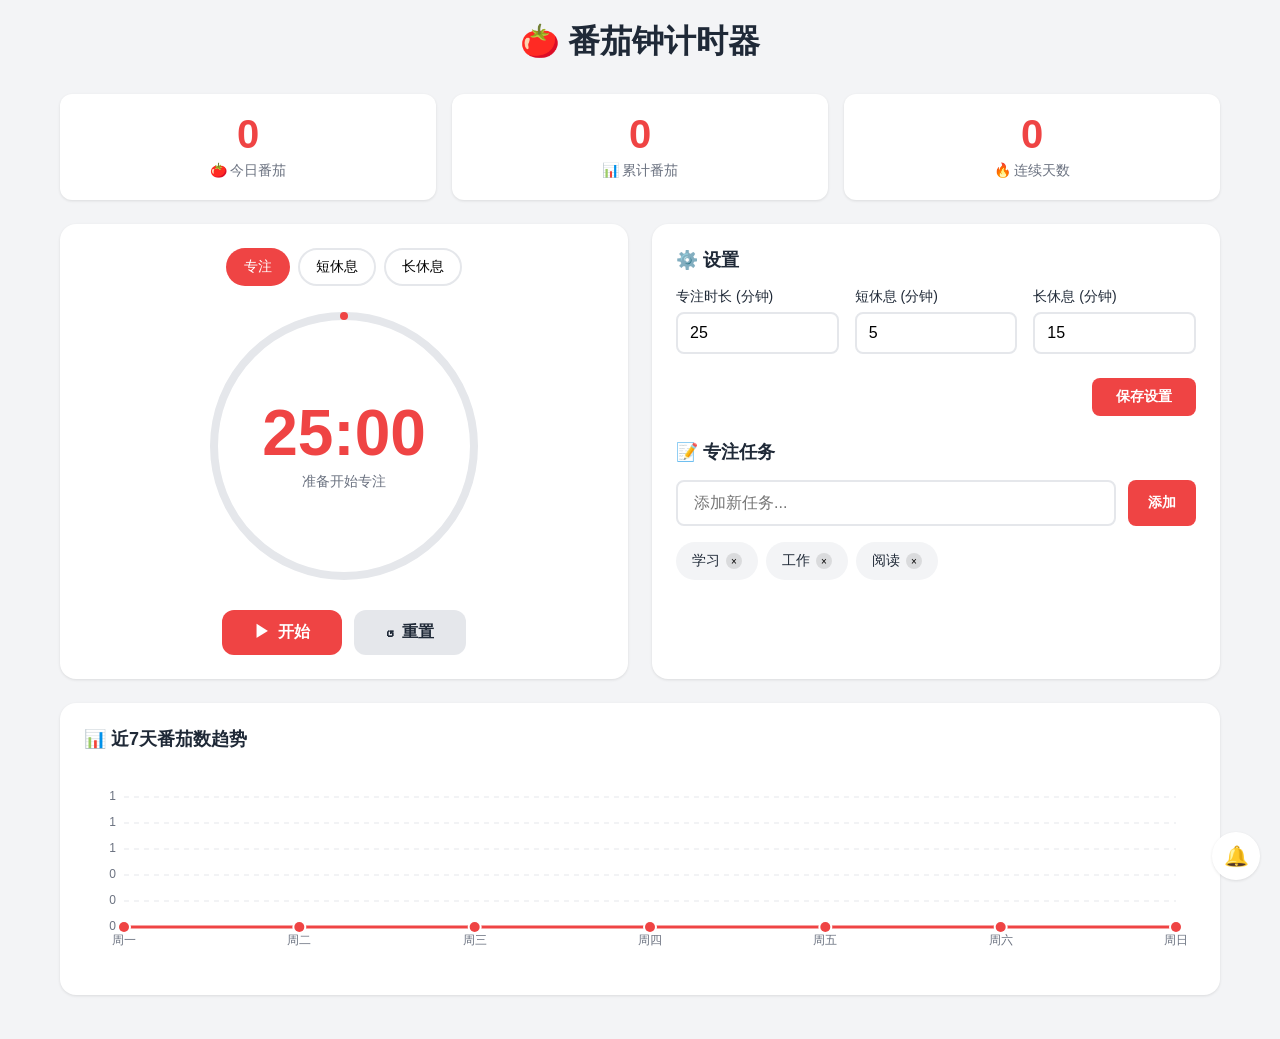
==== commit 3c5638c8: "feat: 番茄钟计时器评审 1. 三轮修复DOM初始化和任务联动 2. 规划清晰但存在"未命名任务"显示瑕疵" ====
--- a/index.html
+++ b/index.html
@@ -1,1035 +1,542 @@
 <!DOCTYPE html>
 <html lang="zh-CN">
 <head>
-  <meta charset="UTF-8">
-  <meta name="viewport" content="width=device-width, initial-scale=1.0">
-  <title>番茄钟计时器</title>
-  <style>
-    :root {
-      --color-work: #ef4444;
-      --color-break: #22c55e;
-      --color-paused: #6b7280;
-      --color-bg: #f9fafb;
-      --color-card: #ffffff;
-      --color-text: #1f2937;
-      --color-text-light: #6b7280;
-      --color-border: #e5e7eb;
-      --shadow-sm: 0 1px 2px rgba(0,0,0,0.05);
-      --shadow-md: 0 4px 6px -1px rgba(0,0,0,0.1);
-      --radius: 12px;
-    }
-
-    * {
-      margin: 0;
-      padding: 0;
-      box-sizing: border-box;
-    }
-
-    body {
-      font-family: -apple-system, BlinkMacSystemFont, 'Segoe UI', Roboto, sans-serif;
-      background: var(--color-bg);
-      color: var(--color-text);
-      min-height: 100vh;
-      padding: 20px;
-    }
-
-    .container {
-      max-width: 1200px;
-      margin: 0 auto;
-    }
-
-    header {
-      text-align: center;
-      margin-bottom: 30px;
-    }
-
-    header h1 {
-      font-size: 1.75rem;
-      font-weight: 700;
-    }
-
-    .main-grid {
-      display: grid;
-      grid-template-columns: 1fr 1fr;
-      gap: 24px;
-    }
-
-    @media (max-width: 768px) {
-      .main-grid {
-        grid-template-columns: 1fr;
-      }
-    }
-
-    .card {
-      background: var(--color-card);
-      border-radius: var(--radius);
-      padding: 24px;
-      box-shadow: var(--shadow-sm);
-    }
-
-    .card-title {
-      font-size: 1rem;
-      font-weight: 600;
-      margin-bottom: 16px;
-      color: var(--color-text-light);
-    }
-
-    .timer-section {
-      grid-column: 1 / -1;
-      display: flex;
-      flex-direction: column;
-      align-items: center;
-    }
-
-    .timer-display {
-      position: relative;
-      width: 300px;
-      height: 300px;
-      margin-bottom: 24px;
-    }
-
-    #progressRing {
-      width: 100%;
-      height: 100%;
-    }
-
-    .timer-info {
-      position: absolute;
-      top: 50%;
-      left: 50%;
-      transform: translate(-50%, -50%);
-      text-align: center;
-    }
-
-    .timer-time {
-      font-size: 3rem;
-      font-weight: 700;
-      font-variant-numeric: tabular-nums;
-    }
-
-    .timer-label {
-      font-size: 0.875rem;
-      color: var(--color-text-light);
-      margin-top: 4px;
-    }
-
-    .timer-controls {
-      display: flex;
-      gap: 12px;
-    }
-
-    .btn {
-      padding: 12px 24px;
-      border: none;
-      border-radius: 8px;
-      font-size: 1rem;
-      font-weight: 500;
-      cursor: pointer;
-      transition: all 0.2s;
-    }
-
-    .btn-primary {
-      background: var(--color-work);
-      color: white;
-    }
-
-    .btn-primary:hover {
-      opacity: 0.9;
-      transform: translateY(-1px);
-    }
-
-    .btn-secondary {
-      background: var(--color-border);
-      color: var(--color-text);
-    }
-
-    .btn-secondary:hover {
-      background: #d1d5db;
-    }
-
-    .btn:disabled {
-      opacity: 0.5;
-      cursor: not-allowed;
-      transform: none;
-    }
-
-    .stats-grid {
-      display: grid;
-      grid-template-columns: repeat(2, 1fr);
-      gap: 16px;
-    }
-
-    .stat-item {
-      text-align: center;
-      padding: 16px;
-      background: var(--color-bg);
-      border-radius: 8px;
-    }
-
-    .stat-value {
-      font-size: 2rem;
-      font-weight: 700;
-      color: var(--color-work);
-    }
-
-    .stat-label {
-      font-size: 0.75rem;
-      color: var(--color-text-light);
-      margin-top: 4px;
-    }
-
-    .chart-container {
-      width: 100%;
-      height: 200px;
-    }
-
-    #trendChart {
-      width: 100%;
-      height: 100%;
-    }
-
-    .task-input-group {
-      display: flex;
-      gap: 8px;
-      margin-bottom: 16px;
-    }
-
-    .task-input {
-      flex: 1;
-      padding: 10px 14px;
-      border: 1px solid var(--color-border);
-      border-radius: 8px;
-      font-size: 0.875rem;
-    }
-
-    .task-input:focus {
-      outline: none;
-      border-color: var(--color-work);
-    }
-
-    .task-list {
-      list-style: none;
-    }
-
-    .task-item {
-      display: flex;
-      align-items: center;
-      gap: 12px;
-      padding: 12px;
-      border-bottom: 1px solid var(--color-border);
-    }
-
-    .task-item:last-child {
-      border-bottom: none;
-    }
-
-    .task-checkbox {
-      width: 20px;
-      height: 20px;
-      accent-color: var(--color-work);
-    }
-
-    .task-text {
-      flex: 1;
-      font-size: 0.875rem;
-    }
-
-    .task-text.completed {
-      text-decoration: line-through;
-      color: var(--color-text-light);
-    }
-
-    .task-delete {
-      padding: 4px 8px;
-      background: none;
-      border: none;
-      color: var(--color-text-light);
-      cursor: pointer;
-      font-size: 0.875rem;
-    }
-
-    .task-delete:hover {
-      color: var(--color-work);
-    }
-
-    .form-group {
-      margin-bottom: 16px;
-    }
-
-    .form-label {
-      display: block;
-      font-size: 0.875rem;
-      font-weight: 500;
-      margin-bottom: 6px;
-    }
-
-    .form-input {
-      width: 100%;
-      padding: 10px 14px;
-      border: 1px solid var(--color-border);
-      border-radius: 8px;
-      font-size: 0.875rem;
-    }
-
-    .form-input:focus {
-      outline: none;
-      border-color: var(--color-work);
-    }
-
-    .form-input.error {
-      border-color: var(--color-work);
-    }
-
-    .form-error {
-      color: var(--color-work);
-      font-size: 0.75rem;
-      margin-top: 4px;
-      display: none;
-    }
-
-    .form-error.show {
-      display: block;
-    }
-
-    .settings-actions {
-      margin-top: 20px;
-    }
-
-    .empty-state {
-      text-align: center;
-      padding: 24px;
-      color: var(--color-text-light);
-      font-size: 0.875rem;
-    }
-
-    .notification {
-      position: fixed;
-      top: 20px;
-      right: 20px;
-      padding: 16px 24px;
-      background: var(--color-work);
-      color: white;
-      border-radius: 8px;
-      box-shadow: var(--shadow-md);
-      transform: translateX(400px);
-      transition: transform 0.3s ease;
-      z-index: 1000;
-    }
-
-    .notification.show {
-      transform: translateX(0);
-    }
-
-    .notification.break {
-      background: var(--color-break);
-    }
-  </style>
+    <meta charset="UTF-8">
+    <meta name="viewport" content="width=device-width, initial-scale=1.0">
+    <title>番茄钟计时器</title>
+    <style>
+        * {
+            margin: 0;
+            padding: 0;
+            box-sizing: border-box;
+        }
+
+        :root {
+            --color-work: #ef4444;
+            --color-break: #22c55e;
+            --color-pause: #6b7280;
+            --color-bg: #f3f4f6;
+            --color-card: #ffffff;
+            --color-text: #1f2937;
+            --color-text-secondary: #6b7280;
+            --color-border: #e5e7eb;
+            --shadow: 0 1px 3px rgba(0, 0, 0, 0.1);
+            --shadow-lg: 0 10px 15px -3px rgba(0, 0, 0, 0.1);
+        }
+
+        body {
+            font-family: -apple-system, BlinkMacSystemFont, 'Segoe UI', Roboto, sans-serif;
+            background-color: var(--color-bg);
+            color: var(--color-text);
+            min-height: 100vh;
+        }
+
+        .app {
+            max-width: 1200px;
+            margin: 0 auto;
+            padding: 20px;
+        }
+
+        .header {
+            text-align: center;
+            margin-bottom: 30px;
+        }
+
+        .header h1 {
+            font-size: 2rem;
+            font-weight: 700;
+            color: var(--color-text);
+        }
+
+        .main-grid {
+            display: grid;
+            grid-template-columns: 1fr 1fr;
+            gap: 24px;
+            margin-bottom: 24px;
+        }
+
+        @media (max-width: 768px) {
+            .main-grid {
+                grid-template-columns: 1fr;
+            }
+        }
+
+        .card {
+            background: var(--color-card);
+            border-radius: 16px;
+            padding: 24px;
+            box-shadow: var(--shadow);
+        }
+
+        .card-title {
+            font-size: 1.125rem;
+            font-weight: 600;
+            margin-bottom: 16px;
+            color: var(--color-text);
+        }
+
+        /* Timer Section */
+        .timer-section {
+            display: flex;
+            flex-direction: column;
+            align-items: center;
+        }
+
+        .timer-mode {
+            display: flex;
+            gap: 8px;
+            margin-bottom: 20px;
+        }
+
+        .mode-btn {
+            padding: 8px 16px;
+            border: 2px solid var(--color-border);
+            background: transparent;
+            border-radius: 20px;
+            cursor: pointer;
+            font-size: 0.875rem;
+            font-weight: 500;
+            transition: all 0.2s;
+        }
+
+        .mode-btn.active {
+            color: white;
+            border-color: transparent;
+        }
+
+        .mode-btn.work.active {
+            background-color: var(--color-work);
+        }
+
+        .mode-btn.break.active {
+            background-color: var(--color-break);
+        }
+
+        .mode-btn.long-break.active {
+            background-color: #3b82f6;
+        }
+
+        .progress-container {
+            position: relative;
+            width: 280px;
+            height: 280px;
+            margin-bottom: 24px;
+        }
+
+        .timer-display {
+            position: absolute;
+            top: 50%;
+            left: 50%;
+            transform: translate(-50%, -50%);
+            text-align: center;
+        }
+
+        .time-text {
+            font-size: 4rem;
+            font-weight: 700;
+            font-variant-numeric: tabular-nums;
+            line-height: 1;
+        }
+
+        .time-text.work {
+            color: var(--color-work);
+        }
+
+        .time-text.break {
+            color: var(--color-break);
+        }
+
+        .time-text.pause {
+            color: var(--color-pause);
+        }
+
+        .task-label {
+            font-size: 0.875rem;
+            color: var(--color-text-secondary);
+            margin-top: 8px;
+            max-width: 200px;
+            overflow: hidden;
+            text-overflow: ellipsis;
+            white-space: nowrap;
+        }
+
+        .timer-controls {
+            display: flex;
+            gap: 12px;
+        }
+
+        .control-btn {
+            padding: 12px 32px;
+            border: none;
+            border-radius: 12px;
+            font-size: 1rem;
+            font-weight: 600;
+            cursor: pointer;
+            transition: all 0.2s;
+            display: flex;
+            align-items: center;
+            gap: 8px;
+        }
+
+        .control-btn:hover {
+            transform: translateY(-2px);
+            box-shadow: var(--shadow-lg);
+        }
+
+        .control-btn:active {
+            transform: translateY(0);
+        }
+
+        .btn-primary {
+            background-color: var(--color-work);
+            color: white;
+        }
+
+        .btn-primary.break {
+            background-color: var(--color-break);
+        }
+
+        .btn-secondary {
+            background-color: var(--color-border);
+            color: var(--color-text);
+        }
+
+        /* Stats Section */
+        .stats-grid {
+            display: grid;
+            grid-template-columns: repeat(3, 1fr);
+            gap: 16px;
+            margin-bottom: 24px;
+        }
+
+        @media (max-width: 768px) {
+            .stats-grid {
+                grid-template-columns: 1fr;
+            }
+        }
+
+        .stat-card {
+            background: var(--color-card);
+            border-radius: 12px;
+            padding: 20px;
+            text-align: center;
+            box-shadow: var(--shadow);
+            transition: transform 0.2s;
+        }
+
+        .stat-card:hover {
+            transform: translateY(-2px);
+        }
+
+        .stat-value {
+            font-size: 2.5rem;
+            font-weight: 700;
+            color: var(--color-work);
+            line-height: 1;
+        }
+
+        .stat-label {
+            font-size: 0.875rem;
+            color: var(--color-text-secondary);
+            margin-top: 8px;
+        }
+
+        /* Chart Section */
+        .chart-container {
+            background: var(--color-card);
+            border-radius: 16px;
+            padding: 24px;
+            box-shadow: var(--shadow);
+            margin-bottom: 24px;
+        }
+
+        .chart-canvas {
+            width: 100%;
+            height: 200px;
+        }
+
+        /* Settings Section */
+        .settings-grid {
+            display: grid;
+            grid-template-columns: repeat(3, 1fr);
+            gap: 16px;
+        }
+
+        @media (max-width: 768px) {
+            .settings-grid {
+                grid-template-columns: 1fr;
+            }
+        }
+
+        .form-group {
+            display: flex;
+            flex-direction: column;
+        }
+
+        .form-label {
+            font-size: 0.875rem;
+            font-weight: 500;
+            margin-bottom: 6px;
+            color: var(--color-text);
+        }
+
+        .form-input {
+            padding: 10px 12px;
+            border: 2px solid var(--color-border);
+            border-radius: 8px;
+            font-size: 1rem;
+            transition: border-color 0.2s;
+        }
+
+        .form-input:focus {
+            outline: none;
+            border-color: var(--color-work);
+        }
+
+        .form-input.error {
+            border-color: var(--color-work);
+        }
+
+        .error-message {
+            font-size: 0.75rem;
+            color: var(--color-work);
+            margin-top: 4px;
+        }
+
+        .settings-actions {
+            display: flex;
+            justify-content: flex-end;
+            margin-top: 20px;
+        }
+
+        .btn-save {
+            padding: 10px 24px;
+            background-color: var(--color-work);
+            color: white;
+            border: none;
+            border-radius: 8px;
+            font-size: 0.875rem;
+            font-weight: 600;
+            cursor: pointer;
+            transition: all 0.2s;
+        }
+
+        .btn-save:hover {
+            opacity: 0.9;
+        }
+
+        /* Task List Section */
+        .task-section {
+            margin-top: 24px;
+        }
+
+        .task-input-group {
+            display: flex;
+            gap: 12px;
+            margin-bottom: 16px;
+        }
+
+        .task-input {
+            flex: 1;
+            padding: 12px 16px;
+            border: 2px solid var(--color-border);
+            border-radius: 8px;
+            font-size: 1rem;
+        }
+
+        .task-input:focus {
+            outline: none;
+            border-color: var(--color-work);
+        }
+
+        .btn-add {
+            padding: 12px 20px;
+            background-color: var(--color-work);
+            color: white;
+            border: none;
+            border-radius: 8px;
+            font-size: 0.875rem;
+            font-weight: 600;
+            cursor: pointer;
+        }
+
+        .task-list {
+            display: flex;
+            flex-wrap: wrap;
+            gap: 8px;
+        }
+
+        .task-tag {
+            display: inline-flex;
+            align-items: center;
+            gap: 6px;
+            padding: 8px 14px;
+            background-color: var(--color-bg);
+            border-radius: 20px;
+            font-size: 0.875rem;
+            cursor: pointer;
+            transition: all 0.2s;
+            border: 2px solid transparent;
+        }
+
+        .task-tag:hover {
+            background-color: var(--color-border);
+        }
+
+        .task-tag.active {
+            background-color: var(--color-work);
+            color: white;
+        }
+
+        .task-tag .remove-btn {
+            width: 16px;
+            height: 16px;
+            border-radius: 50%;
+            background-color: rgba(0, 0, 0, 0.1);
+            border: none;
+            cursor: pointer;
+            font-size: 10px;
+            display: flex;
+            align-items: center;
+            justify-content: center;
+        }
+
+        .task-tag.active .remove-btn {
+            background-color: rgba(255, 255, 255, 0.3);
+            color: white;
+        }
+
+        /* Notification */
+        .notification {
+            position: fixed;
+            top: 20px;
+            right: 20px;
+            padding: 16px 24px;
+            background: var(--color-card);
+            border-radius: 12px;
+            box-shadow: var(--shadow-lg);
+            transform: translateX(400px);
+            transition: transform 0.3s ease;
+            z-index: 1000;
+        }
+
+        .notification.show {
+            transform: translateX(0);
+        }
+
+        .notification.success {
+            border-left: 4px solid var(--color-break);
+        }
+
+        .notification.error {
+            border-left: 4px solid var(--color-work);
+        }
+
+        /* Audio indicator */
+        .audio-indicator {
+            position: fixed;
+            bottom: 20px;
+            right: 20px;
+            width: 48px;
+            height: 48px;
+            border-radius: 50%;
+            background: var(--color-card);
+            box-shadow: var(--shadow);
+            display: flex;
+            align-items: center;
+            justify-content: center;
+            cursor: pointer;
+            font-size: 1.25rem;
+        }
+    </style>
 </head>
 <body>
-  <div class="container">
-    <header>
-      <h1>🍅 番茄钟计时器</h1>
-    </header>
-
-    <div class="main-grid">
-      <section class="card timer-section">
-        <div class="timer-display">
-          <canvas id="progressRing" width="300" height="300"></canvas>
-          <div class="timer-info">
-            <div class="timer-time" id="timerDisplay">25:00</div>
-            <div class="timer-label" id="timerLabel">工作时间</div>
-          </div>
+    <div class="app">
+        <header class="header">
+            <h1>🍅 番茄钟计时器</h1>
+        </header>
+
+        <div class="stats-grid" id="statsContainer">
+            <!-- StatCards will be rendered here -->
         </div>
-        <div class="timer-controls">
-          <button class="btn btn-primary" id="startBtn">开始</button>
-          <button class="btn btn-secondary" id="pauseBtn" disabled>暂停</button>
-          <button class="btn btn-secondary" id="resetBtn">重置</button>
+
+        <div class="main-grid">
+            <div class="card timer-section">
+                <div class="timer-mode">
+                    <button class="mode-btn work active" data-mode="work">专注</button>
+                    <button class="mode-btn break" data-mode="break">短休息</button>
+                    <button class="mode-btn long-break" data-mode="longBreak">长休息</button>
+                </div>
+                <div class="progress-container">
+                    <canvas id="progressRing" width="280" height="280"></canvas>
+                    <div class="timer-display">
+                        <div class="time-text work" id="timeDisplay">25:00</div>
+                        <div class="task-label" id="taskLabel">准备开始专注</div>
+                    </div>
+                </div>
+                <div class="timer-controls">
+                    <button class="control-btn btn-primary" id="startBtn">
+                        <span>▶</span> 开始
+                    </button>
+                    <button class="control-btn btn-secondary" id="resetBtn">
+                        <span>↺</span> 重置
+                    </button>
+                </div>
+            </div>
+
+            <div class="card">
+                <h3 class="card-title">⚙️ 设置</h3>
+                <div class="settings-grid">
+                    <div class="form-group">
+                        <label class="form-label">专注时长 (分钟)</label>
+                        <input type="number" class="form-input" id="workDuration" value="25" min="1" max="60">
+                        <div class="error-message" id="workDurationError"></div>
+                    </div>
+                    <div class="form-group">
+                        <label class="form-label">短休息 (分钟)</label>
+                        <input type="number" class="form-input" id="breakDuration" value="5" min="1" max="30">
+                        <div class="error-message" id="breakDurationError"></div>
+                    </div>
+                    <div class="form-group">
+                        <label class="form-label">长休息 (分钟)</label>
+                        <input type="number" class="form-input" id="longBreakDuration" value="15" min="1" max="60">
+                        <div class="error-message" id="longBreakDurationError"></div>
+                    </div>
+                </div>
+                <div class="settings-actions">
+                    <button class="btn-save" id="saveSettings">保存设置</button>
+                </div>
+
+                <div class="task-section">
+                    <h3 class="card-title">📝 专注任务</h3>
+                    <div class="task-input-group">
+                        <input type="text" class="task-input" id="taskInput" placeholder="添加新任务...">
+                        <button class="btn-add" id="addTask">添加</button>
+                    </div>
+                    <div class="task-list" id="taskList">
+                        <!-- Task tags will be rendered here -->
+                    </div>
+                </div>
+            </div>
         </div>
-      </section>
-
-      <section class="card">
-        <h2 class="card-title">📊 今日统计</h2>
-        <div class="stats-grid" id="statCard"></div>
-      </section>
-
-      <section class="card">
-        <h2 class="card-title">📈 7天趋势</h2>
+
         <div class="chart-container">
-          <canvas id="trendChart"></canvas>
+            <h3 class="card-title">📊 近7天番茄数趋势</h3>
+            <canvas id="trendChart" class="chart-canvas"></canvas>
         </div>
-      </section>
-
-      <section class="card">
-        <h2 class="card-title">✅ 专注任务</h2>
-        <div class="task-input-group">
-          <input type="text" class="task-input" id="taskInput" placeholder="添加专注任务...">
-          <button class="btn btn-primary" id="addTaskBtn">添加</button>
-        </div>
-        <ul class="task-list" id="taskList"></ul>
-      </section>
-
-      <section class="card">
-        <h2 class="card-title">⚙️ 设置</h2>
-        <form id="settingsForm">
-          <div class="form-group">
-            <label class="form-label">工作时长（分钟）</label>
-            <input type="number" class="form-input" id="workDuration" min="1" max="60" value="25">
-            <div class="form-error" id="workDurationError">请输入1-60之间的数字</div>
-          </div>
-          <div class="form-group">
-            <label class="form-label">短休息时长（分钟）</label>
-            <input type="number" class="form-input" id="shortBreakDuration" min="1" max="30" value="5">
-            <div class="form-error" id="shortBreakDurationError">请输入1-30之间的数字</div>
-          </div>
-          <div class="form-group">
-            <label class="form-label">长休息时长（分钟）</label>
-            <input type="number" class="form-input" id="longBreakDuration" min="1" max="60" value="15">
-            <div class="form-error" id="longBreakDurationError">请输入1-60之间的数字</div>
-          </div>
-          <div class="form-group">
-            <label class="form-label">长休息间隔（个番茄）</label>
-            <input type="number" class="form-input" id="longBreakInterval" min="1" max="10" value="4">
-            <div class="form-error" id="longBreakIntervalError">请输入1-10之间的数字</div>
-          </div>
-          <div class="form-error" id="crossFieldError">短休息时长不能大于长休息时长</div>
-          <div class="settings-actions">
-            <button type="submit" class="btn btn-primary">保存设置</button>
-          </div>
-        </form>
-      </section>
     </div>
-  </div>
-
-  <div class="notification" id="notification"></div>
-
-  <script>
-    const Storage = {
-      KEYS: {
-        SETTINGS: 'pomodoro_settings',
-        STATS: 'pomodoro_stats',
-        TASKS: 'pomodoro_tasks'
-      },
-
-      get(key, defaultValue) {
-        try {
-          const item = localStorage.getItem(key);
-          return item ? JSON.parse(item) : defaultValue;
-        } catch {
-          return defaultValue;
-        }
-      },
-
-      set(key, value) {
-        localStorage.setItem(key, JSON.stringify(value));
-      }
-    };
-
-    const DEFAULT_SETTINGS = {
-      workDuration: 25,
-      shortBreakDuration: 5,
-      longBreakDuration: 15,
-      longBreakInterval: 4
-    };
-
-    const DEFAULT_STATS = {
-      today: 0,
-      total: 0,
-      daily: {}
-    };
-
-    const DEFAULT_TASKS = [];
-
-    class ProgressRing {
-      constructor(canvasId) {
-        this.canvas = document.getElementById(canvasId);
-        this.ctx = this.canvas.getContext('2d');
-        this.centerX = this.canvas.width / 2;
-        this.centerY = this.canvas.height / 2;
-        this.radius = 120;
-        this.lineWidth = 12;
-      }
-
-      draw(progress, color) {
-        this.ctx.clearRect(0, 0, this.canvas.width, this.canvas.height);
-        
-        this.ctx.beginPath();
-        this.ctx.arc(this.centerX, this.centerY, this.radius, 0, Math.PI * 2);
-        this.ctx.strokeStyle = '#e5e7eb';
-        this.ctx.lineWidth = this.lineWidth;
-        this.ctx.lineCap = 'round';
-        this.ctx.stroke();
-
-        const startAngle = -Math.PI / 2;
-        const endAngle = startAngle + (Math.PI * 2 * progress);
-
-        this.ctx.beginPath();
-        this.ctx.arc(this.centerX, this.centerY, this.radius, startAngle, endAngle);
-        this.ctx.strokeStyle = color;
-        this.ctx.lineWidth = this.lineWidth;
-        this.ctx.lineCap = 'round';
-        this.ctx.stroke();
-      }
-    }
-
-    class StatCard {
-      constructor(containerId) {
-        this.container = document.getElementById(containerId);
-        this.stats = Storage.get(Storage.KEYS.STATS, DEFAULT_STATS);
-        this.render();
-      }
-
-      updateToday(count) {
-        const today = this.getTodayKey();
-        this.stats.today = count;
-        this.stats.daily[today] = count;
-        this.stats.total += 1;
-        Storage.set(Storage.KEYS.STATS, this.stats);
-        this.render();
-      }
-
-      getTodayKey() {
-        return new Date().toISOString().split('T')[0];
-      }
-
-      render() {
-        this.stats = Storage.get(Storage.KEYS.STATS, DEFAULT_STATS);
-        if (!this.stats.daily) {
-          this.stats.daily = {};
-        }
-        const today = this.getTodayKey();
-        const todayCount = this.stats.daily[today] || 0;
-        
-        this.container.innerHTML = `
-          <div class="stat-item">
-            <div class="stat-value">${todayCount}</div>
-            <div class="stat-label">今日完成</div>
-          </div>
-          <div class="stat-item">
-            <div class="stat-value">${this.stats.total}</div>
-            <div class="stat-label">累计完成</div>
-          </div>
-        `;
-      }
-    }
-
-    class Chart {
-      constructor(canvasId) {
-        this.canvas = document.getElementById(canvasId);
-        this.ctx = this.canvas.getContext('2d');
-        this.resize();
-      }
-
-      resize() {
-        const rect = this.canvas.parentElement.getBoundingClientRect();
-        this.canvas.width = rect.width;
-        this.canvas.height = rect.height;
-      }
-
-      draw(data) {
-        this.resize();
-        this.ctx.clearRect(0, 0, this.canvas.width, this.canvas.height);
-
-        if (!data || data.length === 0) {
-          this.ctx.fillStyle = '#6b7280';
-          this.ctx.font = '14px -apple-system, sans-serif';
-          this.ctx.textAlign = 'center';
-          this.ctx.fillText('暂无数据', this.canvas.width / 2, this.canvas.height / 2);
-          return;
-        }
-
-        const padding = { top: 20, right: 20, bottom: 40, left: 40 };
-        const chartWidth = this.canvas.width - padding.left - padding.right;
-        const chartHeight = this.canvas.height - padding.top - padding.bottom;
-
-        const maxValue = Math.max(...data.map(d => d.value), 1);
-        
-        this.ctx.strokeStyle = '#e5e7eb';
-        this.ctx.lineWidth = 1;
-        for (let i = 0; i <= 4; i++) {
-          const y = padding.top + (chartHeight / 4) * i;
-          this.ctx.beginPath();
-          this.ctx.moveTo(padding.left, y);
-          this.ctx.lineTo(this.canvas.width - padding.right, y);
-          this.ctx.stroke();
-        }
-
-        const points = data.map((d, i) => ({
-          x: padding.left + (chartWidth / (data.length - 1)) * i,
-          y: padding.top + chartHeight - (d.value / maxValue) * chartHeight
-        }));
-
-        this.ctx.strokeStyle = '#ef4444';
-        this.ctx.lineWidth = 2;
-        this.ctx.beginPath();
-        points.forEach((p, i) => {
-          if (i === 0) {
-            this.ctx.moveTo(p.x, p.y);
-          } else {
-            this.ctx.lineTo(p.x, p.y);
-          }
-        });
-        this.ctx.stroke();
-
-        this.ctx.fillStyle = '#ef4444';
-        points.forEach(p => {
-          this.ctx.beginPath();
-          this.ctx.arc(p.x, p.y, 4, 0, Math.PI * 2);
-          this.ctx.fill();
-        });
-
-        this.ctx.fillStyle = '#6b7280';
-        this.ctx.font = '12px -apple-system, sans-serif';
-        this.ctx.textAlign = 'center';
-        data.forEach((d, i) => {
-          const x = padding.left + (chartWidth / (data.length - 1)) * i;
-          const date = new Date(d.date);
-          const label = `${date.getMonth() + 1}/${date.getDate()}`;
-          this.ctx.fillText(label, x, this.canvas.height - 10);
-        });
-      }
-
-      loadData() {
-        const stats = Storage.get(Storage.KEYS.STATS, DEFAULT_STATS);
-        const data = [];
-        const today = new Date();
-        
-        for (let i = 6; i >= 0; i--) {
-          const date = new Date(today);
-          date.setDate(date.getDate() - i);
-          const dateKey = date.toISOString().split('T')[0];
-          data.push({
-            date: dateKey,
-            value: stats.daily[dateKey] || 0
-          });
-        }
-        
-        this.draw(data);
-      }
-    }
-
-    class TaskList {
-      constructor(containerId, onComplete) {
-        this.container = document.getElementById(containerId);
-        this.tasks = Storage.get(Storage.KEYS.TASKS, DEFAULT_TASKS);
-        this.onComplete = onComplete;
-        this.render();
-        this.bindEvents();
-      }
-
-      bindEvents() {
-        document.getElementById('addTaskBtn').addEventListener('click', () => this.addTask());
-        document.getElementById('taskInput').addEventListener('keypress', (e) => {
-          if (e.key === 'Enter') this.addTask();
-        });
-      }
-
-      addTask() {
-        const input = document.getElementById('taskInput');
-        const text = input.value.trim();
-        
-        if (!text) return;
-        
-        const task = {
-          id: Date.now(),
-          text: text,
-          completed: false,
-          createdAt: new Date().toISOString()
-        };
-        
-        this.tasks.push(task);
-        Storage.set(Storage.KEYS.TASKS, this.tasks);
-        input.value = '';
-        this.render();
-      }
-
-      toggleTask(id) {
-        const task = this.tasks.find(t => t.id === id);
-        if (task) {
-          task.completed = !task.completed;
-          Storage.set(Storage.KEYS.TASKS, this.tasks);
-          
-          if (task.completed && this.onComplete) {
-            this.onComplete();
-          }
-          
-          this.render();
-        }
-      }
-
-      deleteTask(id) {
-        this.tasks = this.tasks.filter(t => t.id !== id);
-        Storage.set(Storage.KEYS.TASKS, this.tasks);
-        this.render();
-      }
-
-      render() {
-        if (this.tasks.length === 0) {
-          this.container.innerHTML = '<div class="empty-state">暂无任务</div>';
-          return;
-        }
-
-        this.container.innerHTML = this.tasks.map(task => `
-          <li class="task-item">
-            <input type="checkbox" class="task-checkbox" 
-              ${task.completed ? 'checked' : ''} 
-              onchange="taskList.toggleTask(${task.id})">
-            <span class="task-text ${task.completed ? 'completed' : ''}">${this.escapeHtml(task.text)}</span>
-            <button class="task-delete" onclick="taskList.deleteTask(${task.id})">删除</button>
-          </li>
-        `).join('');
-      }
-
-      escapeHtml(text) {
-        const div = document.createElement('div');
-        div.textContent = text;
-        return div.innerHTML;
-      }
-    }
-
-    class SettingsForm {
-      constructor(formId, onSave) {
-        this.form = document.getElementById(formId);
-        this.onSave = onSave;
-        this.loadSettings();
-        this.bindEvents();
-      }
-
-      loadSettings() {
-        const settings = Storage.get(Storage.KEYS.SETTINGS, DEFAULT_SETTINGS);
-        document.getElementById('workDuration').value = settings.workDuration;
-        document.getElementById('shortBreakDuration').value = settings.shortBreakDuration;
-        document.getElementById('longBreakDuration').value = settings.longBreakDuration;
-        document.getElementById('longBreakInterval').value = settings.longBreakInterval;
-      }
-
-      bindEvents() {
-        this.form.addEventListener('submit', (e) => {
-          e.preventDefault();
-          this.validateAndSave();
-        });
-      }
-
-      validateAndSave() {
-        const fields = [
-          { id: 'workDuration', min: 1, max: 60, key: 'workDuration' },
-          { id: 'shortBreakDuration', min: 1, max: 30, key: 'shortBreakDuration' },
-          { id: 'longBreakDuration', min: 1, max: 60, key: 'longBreakDuration' },
-          { id: 'longBreakInterval', min: 1, max: 10, key: 'longBreakInterval' }
-        ];
-
-        let isValid = true;
-        const settings = {};
-
-        fields.forEach(field => {
-          const input = document.getElementById(field.id);
-          const error = document.getElementById(field.id + 'Error');
-          const value = parseInt(input.value);
-
-          if (isNaN(value) || value < field.min || value > field.max) {
-            input.classList.add('error');
-            error.classList.add('show');
-            isValid = false;
-          } else {
-            input.classList.remove('error');
-            error.classList.remove('show');
-            settings[field.key] = value;
-          }
-        });
-
-        const shortBreak = parseInt(document.getElementById('shortBreakDuration').value);
-        const longBreak = parseInt(document.getElementById('longBreakDuration').value);
-        const crossFieldError = document.getElementById('crossFieldError');
-        
-        if (!isNaN(shortBreak) && !isNaN(longBreak) && shortBreak > longBreak) {
-          document.getElementById('shortBreakDuration').classList.add('error');
-          if (crossFieldError) {
-            crossFieldError.classList.add('show');
-          }
-          isValid = false;
-        } else if (crossFieldError) {
-          crossFieldError.classList.remove('show');
-        }
-
-        if (isValid) {
-          Storage.set(Storage.KEYS.SETTINGS, settings);
-          if (this.onSave) this.onSave(settings);
-          this.showNotification('设置已保存');
-          this.updateTimerDisplay();
-        }
-      }
-
-      updateTimerDisplay() {
-        const settings = Storage.get(Storage.KEYS.SETTINGS, DEFAULT_SETTINGS);
-        const minutes = settings.workDuration;
-        document.getElementById('timerDisplay').textContent = 
-          `${minutes.toString().padStart(2, '0')}:00`;
-        document.getElementById('timerLabel').textContent = '工作时间';
-      }
-
-      showNotification(message) {
-        const notification = document.getElementById('notification');
-        notification.textContent = message;
-        notification.classList.add('show');
-        setTimeout(() => notification.classList.remove('show'), 2000);
-      }
-
-      getSettings() {
-        return Storage.get(Storage.KEYS.SETTINGS, DEFAULT_SETTINGS);
-      }
-    }
-
-    class Timer {
-      constructor(options) {
-        this.progressRing = options.progressRing;
-        this.onTick = options.onTick;
-        this.onComplete = options.onComplete;
-        this.onStateChange = options.onStateChange;
-        this.settings = options.settings;
-        
-        this.state = 'idle';
-        this.mode = 'work';
-        this.pomodorosCompleted = 0;
-        this.startTime = null;
-        this.pausedTime = null;
-        this.remainingTime = 0;
-        this.timerId = null;
-
-        this.colors = {
-          work: '#ef4444',
-          break: '#22c55e',
-          paused: '#6b7280'
-        };
-      }
-
-      getDuration() {
-        const s = this.settings();
-        if (this.mode === 'work') {
-          return s.workDuration * 60 * 1000;
-        } else if (this.mode === 'shortBreak') {
-          return s.shortBreakDuration * 60 * 1000;
-        } else {
-          return s.longBreakDuration * 60 * 1000;
-        }
-      }
-
-      start() {
-        if (this.state === 'running') return;
-
-        if (this.state === 'paused') {
-          const pausedDuration = Date.now() - this.pausedTime;
-          this.startTime = this.startTime + pausedDuration;
-        } else {
-          this.startTime = Date.now();
-          this.remainingTime = this.getDuration();
-        }
-
-        this.state = 'running';
-        this.onStateChange(this.state, this.mode);
-        this.tick();
-      }
-
-      pause() {
-        if (this.state !== 'running') return;
-
-        this.state = 'paused';
-        this.pausedTime = Date.now();
-        this.remainingTime = this.getDuration() - (Date.now() - this.startTime);
-        
-        clearInterval(this.timerId);
-        this.onStateChange(this.state, this.mode);
-      }
-
-      reset() {
-        clearInterval(this.timerId);
-        this.state = 'idle';
-        this.remainingTime = 0;
-        this.startTime = null;
-        this.pausedTime = null;
-        this.mode = 'work';
-        this.onStateChange(this.state, this.mode);
-        this.updateDisplay();
-      }
-
-      updateDisplay() {
-        const duration = this.getDuration();
-        const minutes = Math.floor(duration / 60000);
-        document.getElementById('timerDisplay').textContent = 
-          `${minutes.toString().padStart(2, '0')}:00`;
-        const label = this.mode === 'work' ? '工作时间' : 
-                     this.mode === 'shortBreak' ? '短休息' : '长休息';
-        document.getElementById('timerLabel').textContent = label;
-      }
-
-      tick() {
-        this.timerId = setInterval(() => {
-          const elapsed = Date.now() - this.startTime;
-          const duration = this.getDuration();
-          this.remainingTime = Math.max(0, duration - elapsed);
-
-          const progress = this.remainingTime / duration;
-          const color = this.state === 'paused' ? this.colors.paused : 
-                       (this.mode === 'work' ? this.colors.work : this.colors.break);
-          
-          this.progressRing.draw(progress, color);
-          
-          if (this.onTick) {
-            this.onTick(this.remainingTime, this.mode);
-          }
-
-          if (this.remainingTime <= 0) {
-            this.complete();
-          }
-        }, 50);
-      }
-
-      complete() {
-        clearInterval(this.timerId);
-        
-        if (this.mode === 'work') {
-          this.pomodorosCompleted++;
-        }
-
-        this.state = 'idle';
-        
-        if (this.onComplete) {
-          this.onComplete(this.mode, this.pomodorosCompleted);
-        }
-
-        const s = this.settings();
-        if (this.mode === 'work') {
-          if (this.pomodorosCompleted > 0 && this.pomodorosCompleted % s.longBreakInterval === 0) {
-            this.mode = 'longBreak';
-          } else {
-            this.mode = 'shortBreak';
-          }
-        } else {
-          this.mode = 'work';
-        }
-
-        this.remainingTime = 0;
-        this.startTime = null;
-        this.onStateChange(this.state, this.mode);
-        this.updateDisplay();
-      }
-
-      setMode(mode) {
-        this.mode = mode;
-        this.reset();
-      }
-    }
-
-    const progressRing = new ProgressRing('progressRing');
-    const statCard = new StatCard('statCard');
-    const chart = new Chart('trendChart');
-    let taskList;
-
-    const timer = new Timer({
-      progressRing,
-      settings: () => Storage.get(Storage.KEYS.SETTINGS, DEFAULT_SETTINGS),
-      onTick: (remaining, mode) => {
-        const minutes = Math.floor(remaining / 60000);
-        const seconds = Math.floor((remaining % 60000) / 1000);
-        document.getElementById('timerDisplay').textContent = 
-          `${minutes.toString().padStart(2, '0')}:${seconds.toString().padStart(2, '0')}`;
-        
-        const label = mode === 'work' ? '工作时间' : 
-                     mode === 'shortBreak' ? '短休息' : '长休息';
-        document.getElementById('timerLabel').textContent = label;
-      },
-      onComplete: (mode, count) => {
-        if (mode === 'work') {
-          statCard.updateToday(1);
-          chart.loadData();
-        }
-        showNotification(mode === 'work' ? '🎉 工作完成！休息一下吧~' : '⏰ 休息结束！开始工作吧~', 
-                        mode === 'work' ? 'break' : 'work');
-        playNotificationSound();
-      },
-      onStateChange: (state, mode) => {
-        const startBtn = document.getElementById('startBtn');
-        const pauseBtn = document.getElementById('pauseBtn');
-        const resetBtn = document.getElementById('resetBtn');
-        
-        if (state === 'idle') {
-          startBtn.disabled = false;
-          startBtn.textContent = '开始';
-          pauseBtn.disabled = true;
-          resetBtn.disabled = true;
-          
-          if (mode === 'work') {
-            progressRing.draw(1, '#ef4444');
-          } else {
-            progressRing.draw(1, '#22c55e');
-          }
-        } else if (state === 'running') {
-          startBtn.disabled = true;
-          pauseBtn.disabled = false;
-          resetBtn.disabled = false;
-        } else if (state === 'paused') {
-          startBtn.disabled = false;
-          startBtn.textContent = '继续';
-          pauseBtn.disabled = true;
-          resetBtn.disabled = false;
-        }
-      }
-    });
-
-    const settingsForm = new SettingsForm('settingsForm', (settings) => {
-      progressRing.draw(1, '#ef4444');
-    });
-
-    function showNotification(message, type = 'work') {
-      const notification = document.getElementById('notification');
-      notification.textContent = message;
-      notification.className = 'notification show';
-      if (type === 'break') {
-        notification.classList.add('break');
-      }
-      
-      setTimeout(() => {
-        notification.classList.remove('show');
-      }, 4000);
-    }
-
-    function playNotificationSound() {
-      try {
-        const audioContext = new (window.AudioContext || window.webkitAudioContext)();
-        const oscillator = audioContext.createOscillator();
-        const gainNode = audioContext.createGain();
-        
-        oscillator.connect(gainNode);
-        gainNode.connect(audioContext.destination);
-        
-        oscillator.frequency.value = 800;
-        oscillator.type = 'sine';
-        gainNode.gain.setValueAtTime(0.3, audioContext.currentTime);
-        gainNode.gain.exponentialRampToValueAtTime(0.01, audioContext.currentTime + 0.5);
-        
-        oscillator.start(audioContext.currentTime);
-        oscillator.stop(audioContext.currentTime + 0.5);
-      } catch (e) {
-        console.log('Audio not supported');
-      }
-    }
-
-    document.getElementById('startBtn').addEventListener('click', () => timer.start());
-    document.getElementById('pauseBtn').addEventListener('click', () => timer.pause());
-    document.getElementById('resetBtn').addEventListener('click', () => timer.reset());
-
-    taskList = new TaskList('taskList', () => {
-      statCard.updateToday(1);
-      chart.loadData();
-    });
-
-    chart.loadData();
-    progressRing.draw(1, '#ef4444');
-    
-    document.getElementById('startBtn').disabled = false;
-    document.getElementById('startBtn').textContent = '开始';
-    document.getElementById('pauseBtn').disabled = true;
-    document.getElementById('resetBtn').disabled = true;
-
-    window.addEventListener('resize', () => chart.loadData());
-  </script>
+
+    <div class="notification" id="notification"></div>
+    <div class="audio-indicator" id="audioToggle">🔔</div>
+
+    <script src="js/utils.js"></script>
+    <script src="js/storage.js"></script>
+    <script src="js/components/ProgressRing.js"></script>
+    <script src="js/components/Timer.js"></script>
+    <script src="js/components/StatCard.js"></script>
+    <script src="js/components/Chart.js"></script>
+    <script src="js/components/TaskList.js"></script>
+    <script src="js/components/SettingsForm.js"></script>
+    <script src="js/app.js"></script>
 </body>
 </html>
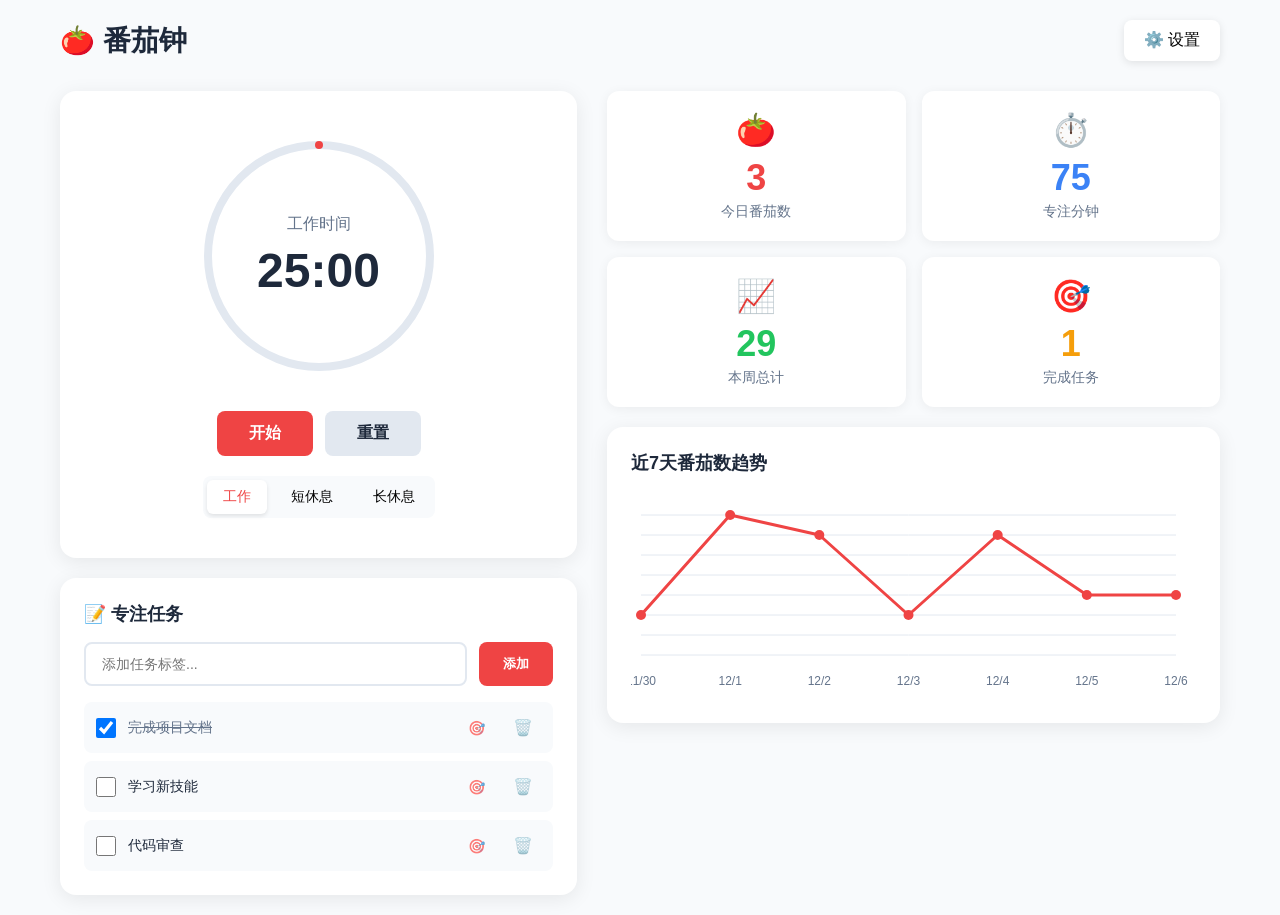
==== commit a1b18efc: "Merge d4e8dded37eef44598f8730fe84dd95895d1f23d into 2a37742228fc83b6fdd997892f0bb945e21dd33a" ====
--- a/index.html
+++ b/index.html
@@ -4,539 +4,52 @@
     <meta charset="UTF-8">
     <meta name="viewport" content="width=device-width, initial-scale=1.0">
     <title>番茄钟计时器</title>
-    <style>
-        * {
-            margin: 0;
-            padding: 0;
-            box-sizing: border-box;
-        }
-
-        :root {
-            --color-work: #ef4444;
-            --color-break: #22c55e;
-            --color-pause: #6b7280;
-            --color-bg: #f3f4f6;
-            --color-card: #ffffff;
-            --color-text: #1f2937;
-            --color-text-secondary: #6b7280;
-            --color-border: #e5e7eb;
-            --shadow: 0 1px 3px rgba(0, 0, 0, 0.1);
-            --shadow-lg: 0 10px 15px -3px rgba(0, 0, 0, 0.1);
-        }
-
-        body {
-            font-family: -apple-system, BlinkMacSystemFont, 'Segoe UI', Roboto, sans-serif;
-            background-color: var(--color-bg);
-            color: var(--color-text);
-            min-height: 100vh;
-        }
-
-        .app {
-            max-width: 1200px;
-            margin: 0 auto;
-            padding: 20px;
-        }
-
-        .header {
-            text-align: center;
-            margin-bottom: 30px;
-        }
-
-        .header h1 {
-            font-size: 2rem;
-            font-weight: 700;
-            color: var(--color-text);
-        }
-
-        .main-grid {
-            display: grid;
-            grid-template-columns: 1fr 1fr;
-            gap: 24px;
-            margin-bottom: 24px;
-        }
-
-        @media (max-width: 768px) {
-            .main-grid {
-                grid-template-columns: 1fr;
-            }
-        }
-
-        .card {
-            background: var(--color-card);
-            border-radius: 16px;
-            padding: 24px;
-            box-shadow: var(--shadow);
-        }
-
-        .card-title {
-            font-size: 1.125rem;
-            font-weight: 600;
-            margin-bottom: 16px;
-            color: var(--color-text);
-        }
-
-        /* Timer Section */
-        .timer-section {
-            display: flex;
-            flex-direction: column;
-            align-items: center;
-        }
-
-        .timer-mode {
-            display: flex;
-            gap: 8px;
-            margin-bottom: 20px;
-        }
-
-        .mode-btn {
-            padding: 8px 16px;
-            border: 2px solid var(--color-border);
-            background: transparent;
-            border-radius: 20px;
-            cursor: pointer;
-            font-size: 0.875rem;
-            font-weight: 500;
-            transition: all 0.2s;
-        }
-
-        .mode-btn.active {
-            color: white;
-            border-color: transparent;
-        }
-
-        .mode-btn.work.active {
-            background-color: var(--color-work);
-        }
-
-        .mode-btn.break.active {
-            background-color: var(--color-break);
-        }
-
-        .mode-btn.long-break.active {
-            background-color: #3b82f6;
-        }
-
-        .progress-container {
-            position: relative;
-            width: 280px;
-            height: 280px;
-            margin-bottom: 24px;
-        }
-
-        .timer-display {
-            position: absolute;
-            top: 50%;
-            left: 50%;
-            transform: translate(-50%, -50%);
-            text-align: center;
-        }
-
-        .time-text {
-            font-size: 4rem;
-            font-weight: 700;
-            font-variant-numeric: tabular-nums;
-            line-height: 1;
-        }
-
-        .time-text.work {
-            color: var(--color-work);
-        }
-
-        .time-text.break {
-            color: var(--color-break);
-        }
-
-        .time-text.pause {
-            color: var(--color-pause);
-        }
-
-        .task-label {
-            font-size: 0.875rem;
-            color: var(--color-text-secondary);
-            margin-top: 8px;
-            max-width: 200px;
-            overflow: hidden;
-            text-overflow: ellipsis;
-            white-space: nowrap;
-        }
-
-        .timer-controls {
-            display: flex;
-            gap: 12px;
-        }
-
-        .control-btn {
-            padding: 12px 32px;
-            border: none;
-            border-radius: 12px;
-            font-size: 1rem;
-            font-weight: 600;
-            cursor: pointer;
-            transition: all 0.2s;
-            display: flex;
-            align-items: center;
-            gap: 8px;
-        }
-
-        .control-btn:hover {
-            transform: translateY(-2px);
-            box-shadow: var(--shadow-lg);
-        }
-
-        .control-btn:active {
-            transform: translateY(0);
-        }
-
-        .btn-primary {
-            background-color: var(--color-work);
-            color: white;
-        }
-
-        .btn-primary.break {
-            background-color: var(--color-break);
-        }
-
-        .btn-secondary {
-            background-color: var(--color-border);
-            color: var(--color-text);
-        }
-
-        /* Stats Section */
-        .stats-grid {
-            display: grid;
-            grid-template-columns: repeat(3, 1fr);
-            gap: 16px;
-            margin-bottom: 24px;
-        }
-
-        @media (max-width: 768px) {
-            .stats-grid {
-                grid-template-columns: 1fr;
-            }
-        }
-
-        .stat-card {
-            background: var(--color-card);
-            border-radius: 12px;
-            padding: 20px;
-            text-align: center;
-            box-shadow: var(--shadow);
-            transition: transform 0.2s;
-        }
-
-        .stat-card:hover {
-            transform: translateY(-2px);
-        }
-
-        .stat-value {
-            font-size: 2.5rem;
-            font-weight: 700;
-            color: var(--color-work);
-            line-height: 1;
-        }
-
-        .stat-label {
-            font-size: 0.875rem;
-            color: var(--color-text-secondary);
-            margin-top: 8px;
-        }
-
-        /* Chart Section */
-        .chart-container {
-            background: var(--color-card);
-            border-radius: 16px;
-            padding: 24px;
-            box-shadow: var(--shadow);
-            margin-bottom: 24px;
-        }
-
-        .chart-canvas {
-            width: 100%;
-            height: 200px;
-        }
-
-        /* Settings Section */
-        .settings-grid {
-            display: grid;
-            grid-template-columns: repeat(3, 1fr);
-            gap: 16px;
-        }
-
-        @media (max-width: 768px) {
-            .settings-grid {
-                grid-template-columns: 1fr;
-            }
-        }
-
-        .form-group {
-            display: flex;
-            flex-direction: column;
-        }
-
-        .form-label {
-            font-size: 0.875rem;
-            font-weight: 500;
-            margin-bottom: 6px;
-            color: var(--color-text);
-        }
-
-        .form-input {
-            padding: 10px 12px;
-            border: 2px solid var(--color-border);
-            border-radius: 8px;
-            font-size: 1rem;
-            transition: border-color 0.2s;
-        }
-
-        .form-input:focus {
-            outline: none;
-            border-color: var(--color-work);
-        }
-
-        .form-input.error {
-            border-color: var(--color-work);
-        }
-
-        .error-message {
-            font-size: 0.75rem;
-            color: var(--color-work);
-            margin-top: 4px;
-        }
-
-        .settings-actions {
-            display: flex;
-            justify-content: flex-end;
-            margin-top: 20px;
-        }
-
-        .btn-save {
-            padding: 10px 24px;
-            background-color: var(--color-work);
-            color: white;
-            border: none;
-            border-radius: 8px;
-            font-size: 0.875rem;
-            font-weight: 600;
-            cursor: pointer;
-            transition: all 0.2s;
-        }
-
-        .btn-save:hover {
-            opacity: 0.9;
-        }
-
-        /* Task List Section */
-        .task-section {
-            margin-top: 24px;
-        }
-
-        .task-input-group {
-            display: flex;
-            gap: 12px;
-            margin-bottom: 16px;
-        }
-
-        .task-input {
-            flex: 1;
-            padding: 12px 16px;
-            border: 2px solid var(--color-border);
-            border-radius: 8px;
-            font-size: 1rem;
-        }
-
-        .task-input:focus {
-            outline: none;
-            border-color: var(--color-work);
-        }
-
-        .btn-add {
-            padding: 12px 20px;
-            background-color: var(--color-work);
-            color: white;
-            border: none;
-            border-radius: 8px;
-            font-size: 0.875rem;
-            font-weight: 600;
-            cursor: pointer;
-        }
-
-        .task-list {
-            display: flex;
-            flex-wrap: wrap;
-            gap: 8px;
-        }
-
-        .task-tag {
-            display: inline-flex;
-            align-items: center;
-            gap: 6px;
-            padding: 8px 14px;
-            background-color: var(--color-bg);
-            border-radius: 20px;
-            font-size: 0.875rem;
-            cursor: pointer;
-            transition: all 0.2s;
-            border: 2px solid transparent;
-        }
-
-        .task-tag:hover {
-            background-color: var(--color-border);
-        }
-
-        .task-tag.active {
-            background-color: var(--color-work);
-            color: white;
-        }
-
-        .task-tag .remove-btn {
-            width: 16px;
-            height: 16px;
-            border-radius: 50%;
-            background-color: rgba(0, 0, 0, 0.1);
-            border: none;
-            cursor: pointer;
-            font-size: 10px;
-            display: flex;
-            align-items: center;
-            justify-content: center;
-        }
-
-        .task-tag.active .remove-btn {
-            background-color: rgba(255, 255, 255, 0.3);
-            color: white;
-        }
-
-        /* Notification */
-        .notification {
-            position: fixed;
-            top: 20px;
-            right: 20px;
-            padding: 16px 24px;
-            background: var(--color-card);
-            border-radius: 12px;
-            box-shadow: var(--shadow-lg);
-            transform: translateX(400px);
-            transition: transform 0.3s ease;
-            z-index: 1000;
-        }
-
-        .notification.show {
-            transform: translateX(0);
-        }
-
-        .notification.success {
-            border-left: 4px solid var(--color-break);
-        }
-
-        .notification.error {
-            border-left: 4px solid var(--color-work);
-        }
-
-        /* Audio indicator */
-        .audio-indicator {
-            position: fixed;
-            bottom: 20px;
-            right: 20px;
-            width: 48px;
-            height: 48px;
-            border-radius: 50%;
-            background: var(--color-card);
-            box-shadow: var(--shadow);
-            display: flex;
-            align-items: center;
-            justify-content: center;
-            cursor: pointer;
-            font-size: 1.25rem;
-        }
-    </style>
+    <link rel="stylesheet" href="styles.css">
 </head>
 <body>
-    <div class="app">
+    <div class="container">
         <header class="header">
-            <h1>🍅 番茄钟计时器</h1>
+            <h1>🍅 番茄钟</h1>
+            <button id="settingsBtn" class="settings-btn">⚙️ 设置</button>
         </header>
 
-        <div class="stats-grid" id="statsContainer">
-            <!-- StatCards will be rendered here -->
-        </div>
+        <main class="main-content">
+            <section class="timer-section">
+                <div id="timer-container" class="timer-container"></div>
+                <div id="task-container" class="task-container"></div>
+            </section>
 
-        <div class="main-grid">
-            <div class="card timer-section">
-                <div class="timer-mode">
-                    <button class="mode-btn work active" data-mode="work">专注</button>
-                    <button class="mode-btn break" data-mode="break">短休息</button>
-                    <button class="mode-btn long-break" data-mode="longBreak">长休息</button>
+            <section class="stats-section">
+                <div id="stats-container" class="stats-grid"></div>
+                <div id="chart-container" class="chart-container">
+                    <h3>近7天番茄数趋势</h3>
+                    <canvas id="trendChart"></canvas>
                 </div>
-                <div class="progress-container">
-                    <canvas id="progressRing" width="280" height="280"></canvas>
-                    <div class="timer-display">
-                        <div class="time-text work" id="timeDisplay">25:00</div>
-                        <div class="task-label" id="taskLabel">准备开始专注</div>
-                    </div>
-                </div>
-                <div class="timer-controls">
-                    <button class="control-btn btn-primary" id="startBtn">
-                        <span>▶</span> 开始
-                    </button>
-                    <button class="control-btn btn-secondary" id="resetBtn">
-                        <span>↺</span> 重置
-                    </button>
-                </div>
-            </div>
+            </section>
+        </main>
 
-            <div class="card">
-                <h3 class="card-title">⚙️ 设置</h3>
-                <div class="settings-grid">
-                    <div class="form-group">
-                        <label class="form-label">专注时长 (分钟)</label>
-                        <input type="number" class="form-input" id="workDuration" value="25" min="1" max="60">
-                        <div class="error-message" id="workDurationError"></div>
-                    </div>
-                    <div class="form-group">
-                        <label class="form-label">短休息 (分钟)</label>
-                        <input type="number" class="form-input" id="breakDuration" value="5" min="1" max="30">
-                        <div class="error-message" id="breakDurationError"></div>
-                    </div>
-                    <div class="form-group">
-                        <label class="form-label">长休息 (分钟)</label>
-                        <input type="number" class="form-input" id="longBreakDuration" value="15" min="1" max="60">
-                        <div class="error-message" id="longBreakDurationError"></div>
-                    </div>
-                </div>
-                <div class="settings-actions">
-                    <button class="btn-save" id="saveSettings">保存设置</button>
-                </div>
-
-                <div class="task-section">
-                    <h3 class="card-title">📝 专注任务</h3>
-                    <div class="task-input-group">
-                        <input type="text" class="task-input" id="taskInput" placeholder="添加新任务...">
-                        <button class="btn-add" id="addTask">添加</button>
-                    </div>
-                    <div class="task-list" id="taskList">
-                        <!-- Task tags will be rendered here -->
-                    </div>
-                </div>
+        <div id="settings-modal" class="modal">
+            <div class="modal-content">
+                <div id="settings-form"></div>
             </div>
         </div>
 
-        <div class="chart-container">
-            <h3 class="card-title">📊 近7天番茄数趋势</h3>
-            <canvas id="trendChart" class="chart-canvas"></canvas>
+        <div id="alert-modal" class="modal">
+            <div class="modal-content alert-modal">
+                <h2 id="alert-title">⏰ 时间到！</h2>
+                <p id="alert-message"></p>
+                <button id="alert-close-btn" class="btn btn-primary">知道了</button>
+            </div>
         </div>
     </div>
 
-    <div class="notification" id="notification"></div>
-    <div class="audio-indicator" id="audioToggle">🔔</div>
-
     <script src="js/utils.js"></script>
-    <script src="js/storage.js"></script>
     <script src="js/components/ProgressRing.js"></script>
     <script src="js/components/Timer.js"></script>
     <script src="js/components/StatCard.js"></script>
+    <script src="js/components/SettingsForm.js"></script>
     <script src="js/components/Chart.js"></script>
     <script src="js/components/TaskList.js"></script>
-    <script src="js/components/SettingsForm.js"></script>
     <script src="js/app.js"></script>
 </body>
-</html>
+</html>
--- a/styles.css
+++ b/styles.css
@@ -0,0 +1,477 @@
+:root {
+    --color-work: #ef4444;
+    --color-rest: #22c55e;
+    --color-pause: #6b7280;
+    --color-bg: #f8fafc;
+    --color-card: #ffffff;
+    --color-text: #1e293b;
+    --color-text-secondary: #64748b;
+    --color-border: #e2e8f0;
+    --color-success: #22c55e;
+    --color-error: #ef4444;
+}
+
+* {
+    margin: 0;
+    padding: 0;
+    box-sizing: border-box;
+}
+
+body {
+    font-family: -apple-system, BlinkMacSystemFont, 'Segoe UI', Roboto, sans-serif;
+    background-color: var(--color-bg);
+    color: var(--color-text);
+    min-height: 100vh;
+}
+
+.container {
+    max-width: 1200px;
+    margin: 0 auto;
+    padding: 20px;
+}
+
+.header {
+    display: flex;
+    justify-content: space-between;
+    align-items: center;
+    margin-bottom: 30px;
+}
+
+.header h1 {
+    font-size: 28px;
+    font-weight: 700;
+}
+
+.settings-btn {
+    padding: 10px 20px;
+    border: none;
+    border-radius: 8px;
+    background-color: var(--color-card);
+    cursor: pointer;
+    font-size: 16px;
+    box-shadow: 0 2px 8px rgba(0, 0, 0, 0.1);
+    transition: all 0.2s;
+}
+
+.settings-btn:hover {
+    box-shadow: 0 4px 12px rgba(0, 0, 0, 0.15);
+}
+
+.main-content {
+    display: grid;
+    grid-template-columns: 1fr 1fr;
+    gap: 30px;
+}
+
+@media (max-width: 768px) {
+    .main-content {
+        grid-template-columns: 1fr;
+    }
+}
+
+.timer-section {
+    display: flex;
+    flex-direction: column;
+    gap: 20px;
+}
+
+.timer-container {
+    background-color: var(--color-card);
+    border-radius: 16px;
+    padding: 40px;
+    box-shadow: 0 4px 20px rgba(0, 0, 0, 0.08);
+    display: flex;
+    flex-direction: column;
+    align-items: center;
+}
+
+.timer-display {
+    position: relative;
+    width: 250px;
+    height: 250px;
+    margin-bottom: 30px;
+}
+
+.timer-canvas {
+    position: absolute;
+    top: 0;
+    left: 0;
+    width: 100%;
+    height: 100%;
+}
+
+.timer-text {
+    position: absolute;
+    top: 50%;
+    left: 50%;
+    transform: translate(-50%, -50%);
+    text-align: center;
+    width: 100%;
+}
+
+.timer-label {
+    font-size: 16px;
+    color: var(--color-text-secondary);
+    margin-bottom: 8px;
+}
+
+.timer-time {
+    font-size: 48px;
+    font-weight: 700;
+    font-variant-numeric: tabular-nums;
+}
+
+.timer-controls {
+    display: flex;
+    gap: 12px;
+    margin-bottom: 20px;
+}
+
+.btn {
+    padding: 12px 32px;
+    border: none;
+    border-radius: 8px;
+    font-size: 16px;
+    font-weight: 600;
+    cursor: pointer;
+    transition: all 0.2s;
+}
+
+.btn-primary {
+    background-color: var(--color-work);
+    color: white;
+}
+
+.btn-primary:hover {
+    opacity: 0.9;
+    transform: translateY(-2px);
+}
+
+.btn-secondary {
+    background-color: var(--color-border);
+    color: var(--color-text);
+}
+
+.btn-secondary:hover {
+    background-color: #cbd5e1;
+}
+
+.mode-selector {
+    display: flex;
+    gap: 8px;
+    background-color: var(--color-bg);
+    padding: 4px;
+    border-radius: 8px;
+}
+
+.mode-btn {
+    padding: 8px 16px;
+    border: none;
+    border-radius: 6px;
+    background-color: transparent;
+    cursor: pointer;
+    font-size: 14px;
+    font-weight: 500;
+    transition: all 0.2s;
+}
+
+.mode-btn.active {
+    background-color: var(--color-card);
+    box-shadow: 0 2px 4px rgba(0, 0, 0, 0.1);
+}
+
+.mode-btn.work.active {
+    color: var(--color-work);
+}
+
+.mode-btn.rest.active {
+    color: var(--color-rest);
+}
+
+.task-container {
+    background-color: var(--color-card);
+    border-radius: 16px;
+    padding: 24px;
+    box-shadow: 0 4px 20px rgba(0, 0, 0, 0.08);
+}
+
+.task-container h3 {
+    margin-bottom: 16px;
+    font-size: 18px;
+}
+
+.task-input {
+    display: flex;
+    gap: 12px;
+    margin-bottom: 16px;
+}
+
+.task-input input {
+    flex: 1;
+    padding: 12px 16px;
+    border: 2px solid var(--color-border);
+    border-radius: 8px;
+    font-size: 14px;
+    outline: none;
+    transition: border-color 0.2s;
+}
+
+.task-input input:focus {
+    border-color: var(--color-work);
+}
+
+.task-input button {
+    padding: 12px 24px;
+    border: none;
+    border-radius: 8px;
+    background-color: var(--color-work);
+    color: white;
+    cursor: pointer;
+    font-weight: 600;
+}
+
+.task-list {
+    display: flex;
+    flex-direction: column;
+    gap: 8px;
+}
+
+.task-item {
+    display: flex;
+    align-items: center;
+    gap: 12px;
+    padding: 12px;
+    background-color: var(--color-bg);
+    border-radius: 8px;
+}
+
+.task-item.completed .task-text {
+    text-decoration: line-through;
+    color: var(--color-text-secondary);
+}
+
+.task-item.focused {
+    background-color: #fef3c7 !important;
+    border: 2px solid #f59e0b;
+}
+
+.task-item.focused .task-text {
+    font-weight: 600;
+    color: #92400e;
+}
+
+.task-focus:hover {
+    opacity: 1 !important;
+    transform: scale(1.2);
+}
+
+.task-checkbox {
+    width: 20px;
+    height: 20px;
+    cursor: pointer;
+}
+
+.task-text {
+    flex: 1;
+    font-size: 14px;
+}
+
+.task-delete {
+    padding: 4px 8px;
+    border: none;
+    background: none;
+    cursor: pointer;
+    font-size: 16px;
+    opacity: 0.6;
+}
+
+.task-delete:hover {
+    opacity: 1;
+}
+
+.stats-section {
+    display: flex;
+    flex-direction: column;
+    gap: 20px;
+}
+
+.stats-grid {
+    display: grid;
+    grid-template-columns: repeat(2, 1fr);
+    gap: 16px;
+}
+
+@media (max-width: 768px) {
+    .stats-grid {
+        grid-template-columns: repeat(2, 1fr);
+    }
+}
+
+.stat-card {
+    background-color: var(--color-card);
+    border-radius: 12px;
+    padding: 20px;
+    box-shadow: 0 2px 12px rgba(0, 0, 0, 0.06);
+    text-align: center;
+}
+
+.stat-icon {
+    font-size: 32px;
+    margin-bottom: 8px;
+}
+
+.stat-value {
+    font-size: 36px;
+    font-weight: 700;
+    margin-bottom: 4px;
+}
+
+.stat-label {
+    font-size: 14px;
+    color: var(--color-text-secondary);
+}
+
+.chart-container {
+    background-color: var(--color-card);
+    border-radius: 16px;
+    padding: 24px;
+    box-shadow: 0 4px 20px rgba(0, 0, 0, 0.08);
+}
+
+.chart-container h3 {
+    margin-bottom: 20px;
+    font-size: 18px;
+}
+
+#trendChart {
+    width: 100%;
+    height: 200px;
+}
+
+.modal {
+    display: none;
+    position: fixed;
+    top: 0;
+    left: 0;
+    width: 100%;
+    height: 100%;
+    background-color: rgba(0, 0, 0, 0.5);
+    z-index: 1000;
+    justify-content: center;
+    align-items: center;
+}
+
+.modal.active {
+    display: flex;
+}
+
+.modal-content {
+    background-color: var(--color-card);
+    border-radius: 16px;
+    padding: 32px;
+    width: 90%;
+    max-width: 450px;
+    max-height: 90vh;
+    overflow-y: auto;
+}
+
+.modal-header {
+    display: flex;
+    justify-content: space-between;
+    align-items: center;
+    margin-bottom: 24px;
+}
+
+.modal-header h2 {
+    font-size: 24px;
+}
+
+.modal-close {
+    width: 36px;
+    height: 36px;
+    border: none;
+    border-radius: 50%;
+    background-color: var(--color-bg);
+    cursor: pointer;
+    font-size: 20px;
+    display: flex;
+    align-items: center;
+    justify-content: center;
+}
+
+.form-group {
+    margin-bottom: 20px;
+}
+
+.form-group label {
+    display: block;
+    margin-bottom: 8px;
+    font-weight: 500;
+    font-size: 14px;
+}
+
+.form-group input {
+    width: 100%;
+    padding: 12px 16px;
+    border: 2px solid var(--color-border);
+    border-radius: 8px;
+    font-size: 14px;
+    outline: none;
+    transition: border-color 0.2s;
+}
+
+.form-group input:focus {
+    border-color: var(--color-work);
+}
+
+.form-group input.error {
+    border-color: var(--color-error);
+}
+
+.error-message {
+    color: var(--color-error);
+    font-size: 12px;
+    margin-top: 4px;
+    display: none;
+}
+
+.error-message.show {
+    display: block;
+}
+
+.form-actions {
+    display: flex;
+    gap: 12px;
+    margin-top: 24px;
+}
+
+.form-actions .btn {
+    flex: 1;
+}
+
+.alert-modal {
+    text-align: center;
+}
+
+.alert-modal h2 {
+    font-size: 28px;
+    margin-bottom: 16px;
+}
+
+.alert-modal p {
+    font-size: 16px;
+    color: var(--color-text-secondary);
+    margin-bottom: 24px;
+}
+
+body.work-mode .btn-primary {
+    background-color: var(--color-work);
+}
+
+body.rest-mode .btn-primary {
+    background-color: var(--color-rest);
+}
+
+body.pause-mode .btn-primary {
+    background-color: var(--color-pause);
+}
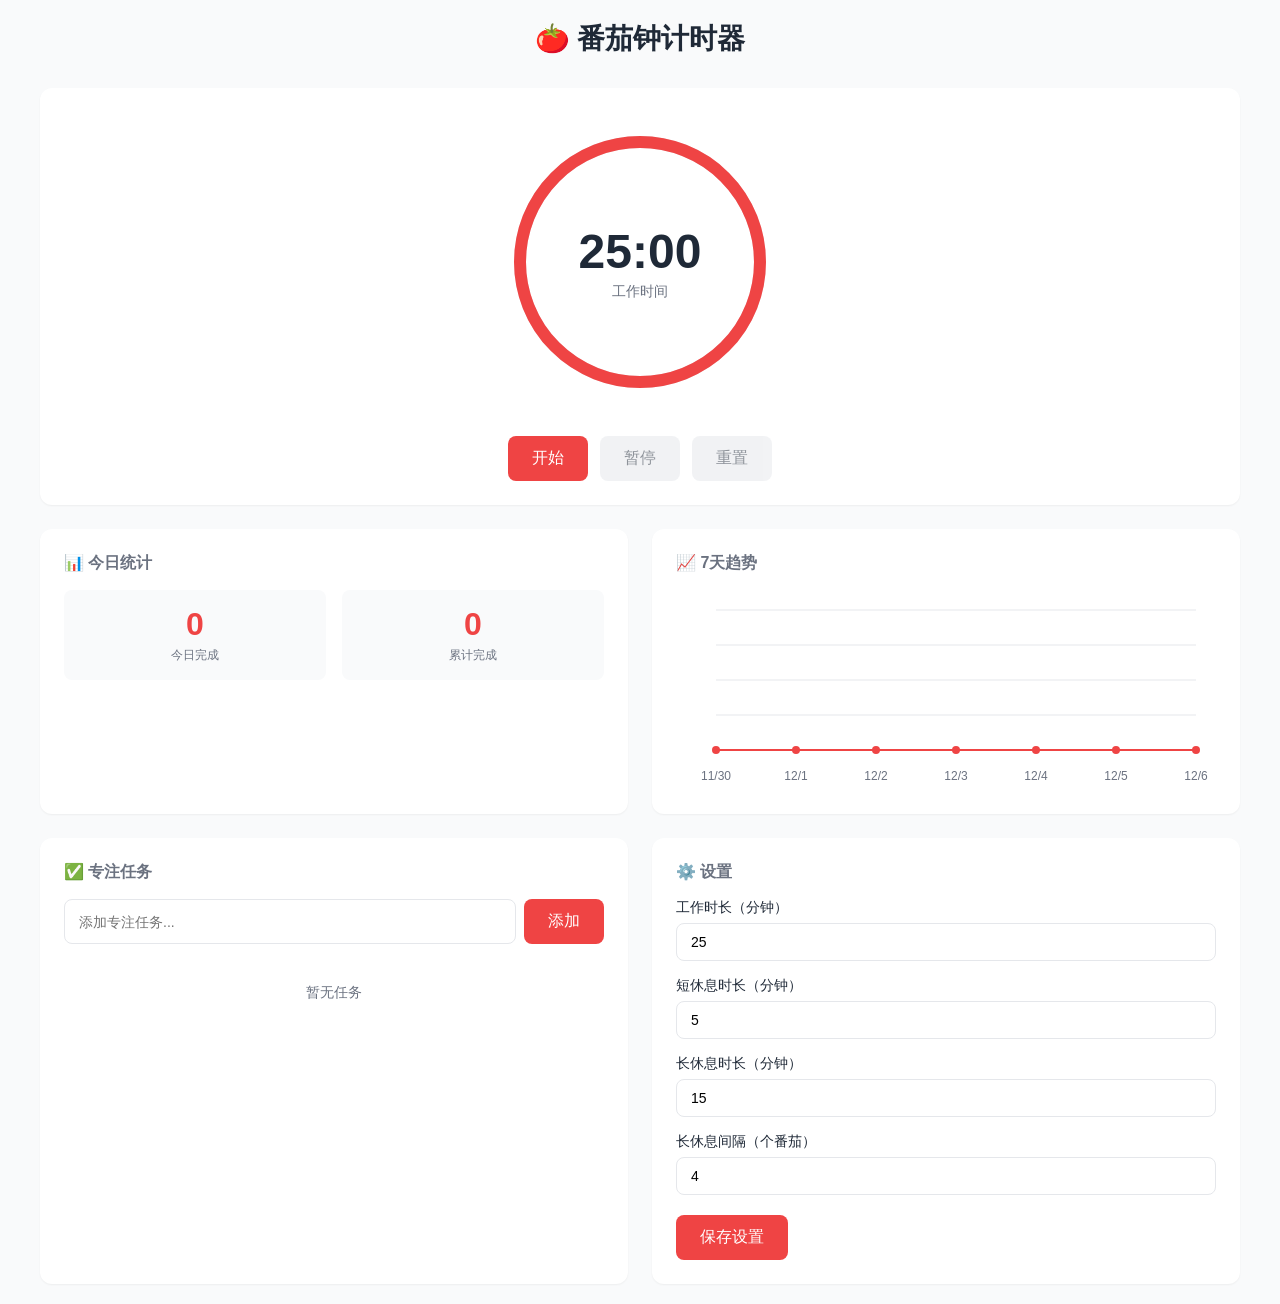
==== commit 4b8a8d77: "Merge 945dd0ea05151800e8247ad65861cb93f9986e7d into 2a37742228fc83b6fdd997892f0bb945e21dd33a" ====
--- a/index.html
+++ b/index.html
@@ -1,55 +1,1035 @@
 <!DOCTYPE html>
 <html lang="zh-CN">
 <head>
-    <meta charset="UTF-8">
-    <meta name="viewport" content="width=device-width, initial-scale=1.0">
-    <title>番茄钟计时器</title>
-    <link rel="stylesheet" href="styles.css">
+  <meta charset="UTF-8">
+  <meta name="viewport" content="width=device-width, initial-scale=1.0">
+  <title>番茄钟计时器</title>
+  <style>
+    :root {
+      --color-work: #ef4444;
+      --color-break: #22c55e;
+      --color-paused: #6b7280;
+      --color-bg: #f9fafb;
+      --color-card: #ffffff;
+      --color-text: #1f2937;
+      --color-text-light: #6b7280;
+      --color-border: #e5e7eb;
+      --shadow-sm: 0 1px 2px rgba(0,0,0,0.05);
+      --shadow-md: 0 4px 6px -1px rgba(0,0,0,0.1);
+      --radius: 12px;
+    }
+
+    * {
+      margin: 0;
+      padding: 0;
+      box-sizing: border-box;
+    }
+
+    body {
+      font-family: -apple-system, BlinkMacSystemFont, 'Segoe UI', Roboto, sans-serif;
+      background: var(--color-bg);
+      color: var(--color-text);
+      min-height: 100vh;
+      padding: 20px;
+    }
+
+    .container {
+      max-width: 1200px;
+      margin: 0 auto;
+    }
+
+    header {
+      text-align: center;
+      margin-bottom: 30px;
+    }
+
+    header h1 {
+      font-size: 1.75rem;
+      font-weight: 700;
+    }
+
+    .main-grid {
+      display: grid;
+      grid-template-columns: 1fr 1fr;
+      gap: 24px;
+    }
+
+    @media (max-width: 768px) {
+      .main-grid {
+        grid-template-columns: 1fr;
+      }
+    }
+
+    .card {
+      background: var(--color-card);
+      border-radius: var(--radius);
+      padding: 24px;
+      box-shadow: var(--shadow-sm);
+    }
+
+    .card-title {
+      font-size: 1rem;
+      font-weight: 600;
+      margin-bottom: 16px;
+      color: var(--color-text-light);
+    }
+
+    .timer-section {
+      grid-column: 1 / -1;
+      display: flex;
+      flex-direction: column;
+      align-items: center;
+    }
+
+    .timer-display {
+      position: relative;
+      width: 300px;
+      height: 300px;
+      margin-bottom: 24px;
+    }
+
+    #progressRing {
+      width: 100%;
+      height: 100%;
+    }
+
+    .timer-info {
+      position: absolute;
+      top: 50%;
+      left: 50%;
+      transform: translate(-50%, -50%);
+      text-align: center;
+    }
+
+    .timer-time {
+      font-size: 3rem;
+      font-weight: 700;
+      font-variant-numeric: tabular-nums;
+    }
+
+    .timer-label {
+      font-size: 0.875rem;
+      color: var(--color-text-light);
+      margin-top: 4px;
+    }
+
+    .timer-controls {
+      display: flex;
+      gap: 12px;
+    }
+
+    .btn {
+      padding: 12px 24px;
+      border: none;
+      border-radius: 8px;
+      font-size: 1rem;
+      font-weight: 500;
+      cursor: pointer;
+      transition: all 0.2s;
+    }
+
+    .btn-primary {
+      background: var(--color-work);
+      color: white;
+    }
+
+    .btn-primary:hover {
+      opacity: 0.9;
+      transform: translateY(-1px);
+    }
+
+    .btn-secondary {
+      background: var(--color-border);
+      color: var(--color-text);
+    }
+
+    .btn-secondary:hover {
+      background: #d1d5db;
+    }
+
+    .btn:disabled {
+      opacity: 0.5;
+      cursor: not-allowed;
+      transform: none;
+    }
+
+    .stats-grid {
+      display: grid;
+      grid-template-columns: repeat(2, 1fr);
+      gap: 16px;
+    }
+
+    .stat-item {
+      text-align: center;
+      padding: 16px;
+      background: var(--color-bg);
+      border-radius: 8px;
+    }
+
+    .stat-value {
+      font-size: 2rem;
+      font-weight: 700;
+      color: var(--color-work);
+    }
+
+    .stat-label {
+      font-size: 0.75rem;
+      color: var(--color-text-light);
+      margin-top: 4px;
+    }
+
+    .chart-container {
+      width: 100%;
+      height: 200px;
+    }
+
+    #trendChart {
+      width: 100%;
+      height: 100%;
+    }
+
+    .task-input-group {
+      display: flex;
+      gap: 8px;
+      margin-bottom: 16px;
+    }
+
+    .task-input {
+      flex: 1;
+      padding: 10px 14px;
+      border: 1px solid var(--color-border);
+      border-radius: 8px;
+      font-size: 0.875rem;
+    }
+
+    .task-input:focus {
+      outline: none;
+      border-color: var(--color-work);
+    }
+
+    .task-list {
+      list-style: none;
+    }
+
+    .task-item {
+      display: flex;
+      align-items: center;
+      gap: 12px;
+      padding: 12px;
+      border-bottom: 1px solid var(--color-border);
+    }
+
+    .task-item:last-child {
+      border-bottom: none;
+    }
+
+    .task-checkbox {
+      width: 20px;
+      height: 20px;
+      accent-color: var(--color-work);
+    }
+
+    .task-text {
+      flex: 1;
+      font-size: 0.875rem;
+    }
+
+    .task-text.completed {
+      text-decoration: line-through;
+      color: var(--color-text-light);
+    }
+
+    .task-delete {
+      padding: 4px 8px;
+      background: none;
+      border: none;
+      color: var(--color-text-light);
+      cursor: pointer;
+      font-size: 0.875rem;
+    }
+
+    .task-delete:hover {
+      color: var(--color-work);
+    }
+
+    .form-group {
+      margin-bottom: 16px;
+    }
+
+    .form-label {
+      display: block;
+      font-size: 0.875rem;
+      font-weight: 500;
+      margin-bottom: 6px;
+    }
+
+    .form-input {
+      width: 100%;
+      padding: 10px 14px;
+      border: 1px solid var(--color-border);
+      border-radius: 8px;
+      font-size: 0.875rem;
+    }
+
+    .form-input:focus {
+      outline: none;
+      border-color: var(--color-work);
+    }
+
+    .form-input.error {
+      border-color: var(--color-work);
+    }
+
+    .form-error {
+      color: var(--color-work);
+      font-size: 0.75rem;
+      margin-top: 4px;
+      display: none;
+    }
+
+    .form-error.show {
+      display: block;
+    }
+
+    .settings-actions {
+      margin-top: 20px;
+    }
+
+    .empty-state {
+      text-align: center;
+      padding: 24px;
+      color: var(--color-text-light);
+      font-size: 0.875rem;
+    }
+
+    .notification {
+      position: fixed;
+      top: 20px;
+      right: 20px;
+      padding: 16px 24px;
+      background: var(--color-work);
+      color: white;
+      border-radius: 8px;
+      box-shadow: var(--shadow-md);
+      transform: translateX(400px);
+      transition: transform 0.3s ease;
+      z-index: 1000;
+    }
+
+    .notification.show {
+      transform: translateX(0);
+    }
+
+    .notification.break {
+      background: var(--color-break);
+    }
+  </style>
 </head>
 <body>
-    <div class="container">
-        <header class="header">
-            <h1>🍅 番茄钟</h1>
-            <button id="settingsBtn" class="settings-btn">⚙️ 设置</button>
-        </header>
-
-        <main class="main-content">
-            <section class="timer-section">
-                <div id="timer-container" class="timer-container"></div>
-                <div id="task-container" class="task-container"></div>
-            </section>
-
-            <section class="stats-section">
-                <div id="stats-container" class="stats-grid"></div>
-                <div id="chart-container" class="chart-container">
-                    <h3>近7天番茄数趋势</h3>
-                    <canvas id="trendChart"></canvas>
-                </div>
-            </section>
-        </main>
-
-        <div id="settings-modal" class="modal">
-            <div class="modal-content">
-                <div id="settings-form"></div>
-            </div>
+  <div class="container">
+    <header>
+      <h1>🍅 番茄钟计时器</h1>
+    </header>
+
+    <div class="main-grid">
+      <section class="card timer-section">
+        <div class="timer-display">
+          <canvas id="progressRing" width="300" height="300"></canvas>
+          <div class="timer-info">
+            <div class="timer-time" id="timerDisplay">25:00</div>
+            <div class="timer-label" id="timerLabel">工作时间</div>
+          </div>
         </div>
-
-        <div id="alert-modal" class="modal">
-            <div class="modal-content alert-modal">
-                <h2 id="alert-title">⏰ 时间到！</h2>
-                <p id="alert-message"></p>
-                <button id="alert-close-btn" class="btn btn-primary">知道了</button>
-            </div>
+        <div class="timer-controls">
+          <button class="btn btn-primary" id="startBtn">开始</button>
+          <button class="btn btn-secondary" id="pauseBtn" disabled>暂停</button>
+          <button class="btn btn-secondary" id="resetBtn">重置</button>
         </div>
+      </section>
+
+      <section class="card">
+        <h2 class="card-title">📊 今日统计</h2>
+        <div class="stats-grid" id="statCard"></div>
+      </section>
+
+      <section class="card">
+        <h2 class="card-title">📈 7天趋势</h2>
+        <div class="chart-container">
+          <canvas id="trendChart"></canvas>
+        </div>
+      </section>
+
+      <section class="card">
+        <h2 class="card-title">✅ 专注任务</h2>
+        <div class="task-input-group">
+          <input type="text" class="task-input" id="taskInput" placeholder="添加专注任务...">
+          <button class="btn btn-primary" id="addTaskBtn">添加</button>
+        </div>
+        <ul class="task-list" id="taskList"></ul>
+      </section>
+
+      <section class="card">
+        <h2 class="card-title">⚙️ 设置</h2>
+        <form id="settingsForm">
+          <div class="form-group">
+            <label class="form-label">工作时长（分钟）</label>
+            <input type="number" class="form-input" id="workDuration" min="1" max="60" value="25">
+            <div class="form-error" id="workDurationError">请输入1-60之间的数字</div>
+          </div>
+          <div class="form-group">
+            <label class="form-label">短休息时长（分钟）</label>
+            <input type="number" class="form-input" id="shortBreakDuration" min="1" max="30" value="5">
+            <div class="form-error" id="shortBreakDurationError">请输入1-30之间的数字</div>
+          </div>
+          <div class="form-group">
+            <label class="form-label">长休息时长（分钟）</label>
+            <input type="number" class="form-input" id="longBreakDuration" min="1" max="60" value="15">
+            <div class="form-error" id="longBreakDurationError">请输入1-60之间的数字</div>
+          </div>
+          <div class="form-group">
+            <label class="form-label">长休息间隔（个番茄）</label>
+            <input type="number" class="form-input" id="longBreakInterval" min="1" max="10" value="4">
+            <div class="form-error" id="longBreakIntervalError">请输入1-10之间的数字</div>
+          </div>
+          <div class="form-error" id="crossFieldError">短休息时长不能大于长休息时长</div>
+          <div class="settings-actions">
+            <button type="submit" class="btn btn-primary">保存设置</button>
+          </div>
+        </form>
+      </section>
     </div>
-
-    <script src="js/utils.js"></script>
-    <script src="js/components/ProgressRing.js"></script>
-    <script src="js/components/Timer.js"></script>
-    <script src="js/components/StatCard.js"></script>
-    <script src="js/components/SettingsForm.js"></script>
-    <script src="js/components/Chart.js"></script>
-    <script src="js/components/TaskList.js"></script>
-    <script src="js/app.js"></script>
+  </div>
+
+  <div class="notification" id="notification"></div>
+
+  <script>
+    const Storage = {
+      KEYS: {
+        SETTINGS: 'pomodoro_settings',
+        STATS: 'pomodoro_stats',
+        TASKS: 'pomodoro_tasks'
+      },
+
+      get(key, defaultValue) {
+        try {
+          const item = localStorage.getItem(key);
+          return item ? JSON.parse(item) : defaultValue;
+        } catch {
+          return defaultValue;
+        }
+      },
+
+      set(key, value) {
+        localStorage.setItem(key, JSON.stringify(value));
+      }
+    };
+
+    const DEFAULT_SETTINGS = {
+      workDuration: 25,
+      shortBreakDuration: 5,
+      longBreakDuration: 15,
+      longBreakInterval: 4
+    };
+
+    const DEFAULT_STATS = {
+      today: 0,
+      total: 0,
+      daily: {}
+    };
+
+    const DEFAULT_TASKS = [];
+
+    class ProgressRing {
+      constructor(canvasId) {
+        this.canvas = document.getElementById(canvasId);
+        this.ctx = this.canvas.getContext('2d');
+        this.centerX = this.canvas.width / 2;
+        this.centerY = this.canvas.height / 2;
+        this.radius = 120;
+        this.lineWidth = 12;
+      }
+
+      draw(progress, color) {
+        this.ctx.clearRect(0, 0, this.canvas.width, this.canvas.height);
+        
+        this.ctx.beginPath();
+        this.ctx.arc(this.centerX, this.centerY, this.radius, 0, Math.PI * 2);
+        this.ctx.strokeStyle = '#e5e7eb';
+        this.ctx.lineWidth = this.lineWidth;
+        this.ctx.lineCap = 'round';
+        this.ctx.stroke();
+
+        const startAngle = -Math.PI / 2;
+        const endAngle = startAngle + (Math.PI * 2 * progress);
+
+        this.ctx.beginPath();
+        this.ctx.arc(this.centerX, this.centerY, this.radius, startAngle, endAngle);
+        this.ctx.strokeStyle = color;
+        this.ctx.lineWidth = this.lineWidth;
+        this.ctx.lineCap = 'round';
+        this.ctx.stroke();
+      }
+    }
+
+    class StatCard {
+      constructor(containerId) {
+        this.container = document.getElementById(containerId);
+        this.stats = Storage.get(Storage.KEYS.STATS, DEFAULT_STATS);
+        this.render();
+      }
+
+      updateToday(count) {
+        const today = this.getTodayKey();
+        this.stats.today = count;
+        this.stats.daily[today] = count;
+        this.stats.total += 1;
+        Storage.set(Storage.KEYS.STATS, this.stats);
+        this.render();
+      }
+
+      getTodayKey() {
+        return new Date().toISOString().split('T')[0];
+      }
+
+      render() {
+        this.stats = Storage.get(Storage.KEYS.STATS, DEFAULT_STATS);
+        if (!this.stats.daily) {
+          this.stats.daily = {};
+        }
+        const today = this.getTodayKey();
+        const todayCount = this.stats.daily[today] || 0;
+        
+        this.container.innerHTML = `
+          <div class="stat-item">
+            <div class="stat-value">${todayCount}</div>
+            <div class="stat-label">今日完成</div>
+          </div>
+          <div class="stat-item">
+            <div class="stat-value">${this.stats.total}</div>
+            <div class="stat-label">累计完成</div>
+          </div>
+        `;
+      }
+    }
+
+    class Chart {
+      constructor(canvasId) {
+        this.canvas = document.getElementById(canvasId);
+        this.ctx = this.canvas.getContext('2d');
+        this.resize();
+      }
+
+      resize() {
+        const rect = this.canvas.parentElement.getBoundingClientRect();
+        this.canvas.width = rect.width;
+        this.canvas.height = rect.height;
+      }
+
+      draw(data) {
+        this.resize();
+        this.ctx.clearRect(0, 0, this.canvas.width, this.canvas.height);
+
+        if (!data || data.length === 0) {
+          this.ctx.fillStyle = '#6b7280';
+          this.ctx.font = '14px -apple-system, sans-serif';
+          this.ctx.textAlign = 'center';
+          this.ctx.fillText('暂无数据', this.canvas.width / 2, this.canvas.height / 2);
+          return;
+        }
+
+        const padding = { top: 20, right: 20, bottom: 40, left: 40 };
+        const chartWidth = this.canvas.width - padding.left - padding.right;
+        const chartHeight = this.canvas.height - padding.top - padding.bottom;
+
+        const maxValue = Math.max(...data.map(d => d.value), 1);
+        
+        this.ctx.strokeStyle = '#e5e7eb';
+        this.ctx.lineWidth = 1;
+        for (let i = 0; i <= 4; i++) {
+          const y = padding.top + (chartHeight / 4) * i;
+          this.ctx.beginPath();
+          this.ctx.moveTo(padding.left, y);
+          this.ctx.lineTo(this.canvas.width - padding.right, y);
+          this.ctx.stroke();
+        }
+
+        const points = data.map((d, i) => ({
+          x: padding.left + (chartWidth / (data.length - 1)) * i,
+          y: padding.top + chartHeight - (d.value / maxValue) * chartHeight
+        }));
+
+        this.ctx.strokeStyle = '#ef4444';
+        this.ctx.lineWidth = 2;
+        this.ctx.beginPath();
+        points.forEach((p, i) => {
+          if (i === 0) {
+            this.ctx.moveTo(p.x, p.y);
+          } else {
+            this.ctx.lineTo(p.x, p.y);
+          }
+        });
+        this.ctx.stroke();
+
+        this.ctx.fillStyle = '#ef4444';
+        points.forEach(p => {
+          this.ctx.beginPath();
+          this.ctx.arc(p.x, p.y, 4, 0, Math.PI * 2);
+          this.ctx.fill();
+        });
+
+        this.ctx.fillStyle = '#6b7280';
+        this.ctx.font = '12px -apple-system, sans-serif';
+        this.ctx.textAlign = 'center';
+        data.forEach((d, i) => {
+          const x = padding.left + (chartWidth / (data.length - 1)) * i;
+          const date = new Date(d.date);
+          const label = `${date.getMonth() + 1}/${date.getDate()}`;
+          this.ctx.fillText(label, x, this.canvas.height - 10);
+        });
+      }
+
+      loadData() {
+        const stats = Storage.get(Storage.KEYS.STATS, DEFAULT_STATS);
+        const data = [];
+        const today = new Date();
+        
+        for (let i = 6; i >= 0; i--) {
+          const date = new Date(today);
+          date.setDate(date.getDate() - i);
+          const dateKey = date.toISOString().split('T')[0];
+          data.push({
+            date: dateKey,
+            value: stats.daily[dateKey] || 0
+          });
+        }
+        
+        this.draw(data);
+      }
+    }
+
+    class TaskList {
+      constructor(containerId, onComplete) {
+        this.container = document.getElementById(containerId);
+        this.tasks = Storage.get(Storage.KEYS.TASKS, DEFAULT_TASKS);
+        this.onComplete = onComplete;
+        this.render();
+        this.bindEvents();
+      }
+
+      bindEvents() {
+        document.getElementById('addTaskBtn').addEventListener('click', () => this.addTask());
+        document.getElementById('taskInput').addEventListener('keypress', (e) => {
+          if (e.key === 'Enter') this.addTask();
+        });
+      }
+
+      addTask() {
+        const input = document.getElementById('taskInput');
+        const text = input.value.trim();
+        
+        if (!text) return;
+        
+        const task = {
+          id: Date.now(),
+          text: text,
+          completed: false,
+          createdAt: new Date().toISOString()
+        };
+        
+        this.tasks.push(task);
+        Storage.set(Storage.KEYS.TASKS, this.tasks);
+        input.value = '';
+        this.render();
+      }
+
+      toggleTask(id) {
+        const task = this.tasks.find(t => t.id === id);
+        if (task) {
+          task.completed = !task.completed;
+          Storage.set(Storage.KEYS.TASKS, this.tasks);
+          
+          if (task.completed && this.onComplete) {
+            this.onComplete();
+          }
+          
+          this.render();
+        }
+      }
+
+      deleteTask(id) {
+        this.tasks = this.tasks.filter(t => t.id !== id);
+        Storage.set(Storage.KEYS.TASKS, this.tasks);
+        this.render();
+      }
+
+      render() {
+        if (this.tasks.length === 0) {
+          this.container.innerHTML = '<div class="empty-state">暂无任务</div>';
+          return;
+        }
+
+        this.container.innerHTML = this.tasks.map(task => `
+          <li class="task-item">
+            <input type="checkbox" class="task-checkbox" 
+              ${task.completed ? 'checked' : ''} 
+              onchange="taskList.toggleTask(${task.id})">
+            <span class="task-text ${task.completed ? 'completed' : ''}">${this.escapeHtml(task.text)}</span>
+            <button class="task-delete" onclick="taskList.deleteTask(${task.id})">删除</button>
+          </li>
+        `).join('');
+      }
+
+      escapeHtml(text) {
+        const div = document.createElement('div');
+        div.textContent = text;
+        return div.innerHTML;
+      }
+    }
+
+    class SettingsForm {
+      constructor(formId, onSave) {
+        this.form = document.getElementById(formId);
+        this.onSave = onSave;
+        this.loadSettings();
+        this.bindEvents();
+      }
+
+      loadSettings() {
+        const settings = Storage.get(Storage.KEYS.SETTINGS, DEFAULT_SETTINGS);
+        document.getElementById('workDuration').value = settings.workDuration;
+        document.getElementById('shortBreakDuration').value = settings.shortBreakDuration;
+        document.getElementById('longBreakDuration').value = settings.longBreakDuration;
+        document.getElementById('longBreakInterval').value = settings.longBreakInterval;
+      }
+
+      bindEvents() {
+        this.form.addEventListener('submit', (e) => {
+          e.preventDefault();
+          this.validateAndSave();
+        });
+      }
+
+      validateAndSave() {
+        const fields = [
+          { id: 'workDuration', min: 1, max: 60, key: 'workDuration' },
+          { id: 'shortBreakDuration', min: 1, max: 30, key: 'shortBreakDuration' },
+          { id: 'longBreakDuration', min: 1, max: 60, key: 'longBreakDuration' },
+          { id: 'longBreakInterval', min: 1, max: 10, key: 'longBreakInterval' }
+        ];
+
+        let isValid = true;
+        const settings = {};
+
+        fields.forEach(field => {
+          const input = document.getElementById(field.id);
+          const error = document.getElementById(field.id + 'Error');
+          const value = parseInt(input.value);
+
+          if (isNaN(value) || value < field.min || value > field.max) {
+            input.classList.add('error');
+            error.classList.add('show');
+            isValid = false;
+          } else {
+            input.classList.remove('error');
+            error.classList.remove('show');
+            settings[field.key] = value;
+          }
+        });
+
+        const shortBreak = parseInt(document.getElementById('shortBreakDuration').value);
+        const longBreak = parseInt(document.getElementById('longBreakDuration').value);
+        const crossFieldError = document.getElementById('crossFieldError');
+        
+        if (!isNaN(shortBreak) && !isNaN(longBreak) && shortBreak > longBreak) {
+          document.getElementById('shortBreakDuration').classList.add('error');
+          if (crossFieldError) {
+            crossFieldError.classList.add('show');
+          }
+          isValid = false;
+        } else if (crossFieldError) {
+          crossFieldError.classList.remove('show');
+        }
+
+        if (isValid) {
+          Storage.set(Storage.KEYS.SETTINGS, settings);
+          if (this.onSave) this.onSave(settings);
+          this.showNotification('设置已保存');
+          this.updateTimerDisplay();
+        }
+      }
+
+      updateTimerDisplay() {
+        const settings = Storage.get(Storage.KEYS.SETTINGS, DEFAULT_SETTINGS);
+        const minutes = settings.workDuration;
+        document.getElementById('timerDisplay').textContent = 
+          `${minutes.toString().padStart(2, '0')}:00`;
+        document.getElementById('timerLabel').textContent = '工作时间';
+      }
+
+      showNotification(message) {
+        const notification = document.getElementById('notification');
+        notification.textContent = message;
+        notification.classList.add('show');
+        setTimeout(() => notification.classList.remove('show'), 2000);
+      }
+
+      getSettings() {
+        return Storage.get(Storage.KEYS.SETTINGS, DEFAULT_SETTINGS);
+      }
+    }
+
+    class Timer {
+      constructor(options) {
+        this.progressRing = options.progressRing;
+        this.onTick = options.onTick;
+        this.onComplete = options.onComplete;
+        this.onStateChange = options.onStateChange;
+        this.settings = options.settings;
+        
+        this.state = 'idle';
+        this.mode = 'work';
+        this.pomodorosCompleted = 0;
+        this.startTime = null;
+        this.pausedTime = null;
+        this.remainingTime = 0;
+        this.timerId = null;
+
+        this.colors = {
+          work: '#ef4444',
+          break: '#22c55e',
+          paused: '#6b7280'
+        };
+      }
+
+      getDuration() {
+        const s = this.settings();
+        if (this.mode === 'work') {
+          return s.workDuration * 60 * 1000;
+        } else if (this.mode === 'shortBreak') {
+          return s.shortBreakDuration * 60 * 1000;
+        } else {
+          return s.longBreakDuration * 60 * 1000;
+        }
+      }
+
+      start() {
+        if (this.state === 'running') return;
+
+        if (this.state === 'paused') {
+          const pausedDuration = Date.now() - this.pausedTime;
+          this.startTime = this.startTime + pausedDuration;
+        } else {
+          this.startTime = Date.now();
+          this.remainingTime = this.getDuration();
+        }
+
+        this.state = 'running';
+        this.onStateChange(this.state, this.mode);
+        this.tick();
+      }
+
+      pause() {
+        if (this.state !== 'running') return;
+
+        this.state = 'paused';
+        this.pausedTime = Date.now();
+        this.remainingTime = this.getDuration() - (Date.now() - this.startTime);
+        
+        clearInterval(this.timerId);
+        this.onStateChange(this.state, this.mode);
+      }
+
+      reset() {
+        clearInterval(this.timerId);
+        this.state = 'idle';
+        this.remainingTime = 0;
+        this.startTime = null;
+        this.pausedTime = null;
+        this.mode = 'work';
+        this.onStateChange(this.state, this.mode);
+        this.updateDisplay();
+      }
+
+      updateDisplay() {
+        const duration = this.getDuration();
+        const minutes = Math.floor(duration / 60000);
+        document.getElementById('timerDisplay').textContent = 
+          `${minutes.toString().padStart(2, '0')}:00`;
+        const label = this.mode === 'work' ? '工作时间' : 
+                     this.mode === 'shortBreak' ? '短休息' : '长休息';
+        document.getElementById('timerLabel').textContent = label;
+      }
+
+      tick() {
+        this.timerId = setInterval(() => {
+          const elapsed = Date.now() - this.startTime;
+          const duration = this.getDuration();
+          this.remainingTime = Math.max(0, duration - elapsed);
+
+          const progress = this.remainingTime / duration;
+          const color = this.state === 'paused' ? this.colors.paused : 
+                       (this.mode === 'work' ? this.colors.work : this.colors.break);
+          
+          this.progressRing.draw(progress, color);
+          
+          if (this.onTick) {
+            this.onTick(this.remainingTime, this.mode);
+          }
+
+          if (this.remainingTime <= 0) {
+            this.complete();
+          }
+        }, 50);
+      }
+
+      complete() {
+        clearInterval(this.timerId);
+        
+        if (this.mode === 'work') {
+          this.pomodorosCompleted++;
+        }
+
+        this.state = 'idle';
+        
+        if (this.onComplete) {
+          this.onComplete(this.mode, this.pomodorosCompleted);
+        }
+
+        const s = this.settings();
+        if (this.mode === 'work') {
+          if (this.pomodorosCompleted > 0 && this.pomodorosCompleted % s.longBreakInterval === 0) {
+            this.mode = 'longBreak';
+          } else {
+            this.mode = 'shortBreak';
+          }
+        } else {
+          this.mode = 'work';
+        }
+
+        this.remainingTime = 0;
+        this.startTime = null;
+        this.onStateChange(this.state, this.mode);
+        this.updateDisplay();
+      }
+
+      setMode(mode) {
+        this.mode = mode;
+        this.reset();
+      }
+    }
+
+    const progressRing = new ProgressRing('progressRing');
+    const statCard = new StatCard('statCard');
+    const chart = new Chart('trendChart');
+    let taskList;
+
+    const timer = new Timer({
+      progressRing,
+      settings: () => Storage.get(Storage.KEYS.SETTINGS, DEFAULT_SETTINGS),
+      onTick: (remaining, mode) => {
+        const minutes = Math.floor(remaining / 60000);
+        const seconds = Math.floor((remaining % 60000) / 1000);
+        document.getElementById('timerDisplay').textContent = 
+          `${minutes.toString().padStart(2, '0')}:${seconds.toString().padStart(2, '0')}`;
+        
+        const label = mode === 'work' ? '工作时间' : 
+                     mode === 'shortBreak' ? '短休息' : '长休息';
+        document.getElementById('timerLabel').textContent = label;
+      },
+      onComplete: (mode, count) => {
+        if (mode === 'work') {
+          statCard.updateToday(1);
+          chart.loadData();
+        }
+        showNotification(mode === 'work' ? '🎉 工作完成！休息一下吧~' : '⏰ 休息结束！开始工作吧~', 
+                        mode === 'work' ? 'break' : 'work');
+        playNotificationSound();
+      },
+      onStateChange: (state, mode) => {
+        const startBtn = document.getElementById('startBtn');
+        const pauseBtn = document.getElementById('pauseBtn');
+        const resetBtn = document.getElementById('resetBtn');
+        
+        if (state === 'idle') {
+          startBtn.disabled = false;
+          startBtn.textContent = '开始';
+          pauseBtn.disabled = true;
+          resetBtn.disabled = true;
+          
+          if (mode === 'work') {
+            progressRing.draw(1, '#ef4444');
+          } else {
+            progressRing.draw(1, '#22c55e');
+          }
+        } else if (state === 'running') {
+          startBtn.disabled = true;
+          pauseBtn.disabled = false;
+          resetBtn.disabled = false;
+        } else if (state === 'paused') {
+          startBtn.disabled = false;
+          startBtn.textContent = '继续';
+          pauseBtn.disabled = true;
+          resetBtn.disabled = false;
+        }
+      }
+    });
+
+    const settingsForm = new SettingsForm('settingsForm', (settings) => {
+      progressRing.draw(1, '#ef4444');
+    });
+
+    function showNotification(message, type = 'work') {
+      const notification = document.getElementById('notification');
+      notification.textContent = message;
+      notification.className = 'notification show';
+      if (type === 'break') {
+        notification.classList.add('break');
+      }
+      
+      setTimeout(() => {
+        notification.classList.remove('show');
+      }, 4000);
+    }
+
+    function playNotificationSound() {
+      try {
+        const audioContext = new (window.AudioContext || window.webkitAudioContext)();
+        const oscillator = audioContext.createOscillator();
+        const gainNode = audioContext.createGain();
+        
+        oscillator.connect(gainNode);
+        gainNode.connect(audioContext.destination);
+        
+        oscillator.frequency.value = 800;
+        oscillator.type = 'sine';
+        gainNode.gain.setValueAtTime(0.3, audioContext.currentTime);
+        gainNode.gain.exponentialRampToValueAtTime(0.01, audioContext.currentTime + 0.5);
+        
+        oscillator.start(audioContext.currentTime);
+        oscillator.stop(audioContext.currentTime + 0.5);
+      } catch (e) {
+        console.log('Audio not supported');
+      }
+    }
+
+    document.getElementById('startBtn').addEventListener('click', () => timer.start());
+    document.getElementById('pauseBtn').addEventListener('click', () => timer.pause());
+    document.getElementById('resetBtn').addEventListener('click', () => timer.reset());
+
+    taskList = new TaskList('taskList', () => {
+      statCard.updateToday(1);
+      chart.loadData();
+    });
+
+    chart.loadData();
+    progressRing.draw(1, '#ef4444');
+    
+    document.getElementById('startBtn').disabled = false;
+    document.getElementById('startBtn').textContent = '开始';
+    document.getElementById('pauseBtn').disabled = true;
+    document.getElementById('resetBtn').disabled = true;
+
+    window.addEventListener('resize', () => chart.loadData());
+  </script>
 </body>
-</html>+</html>
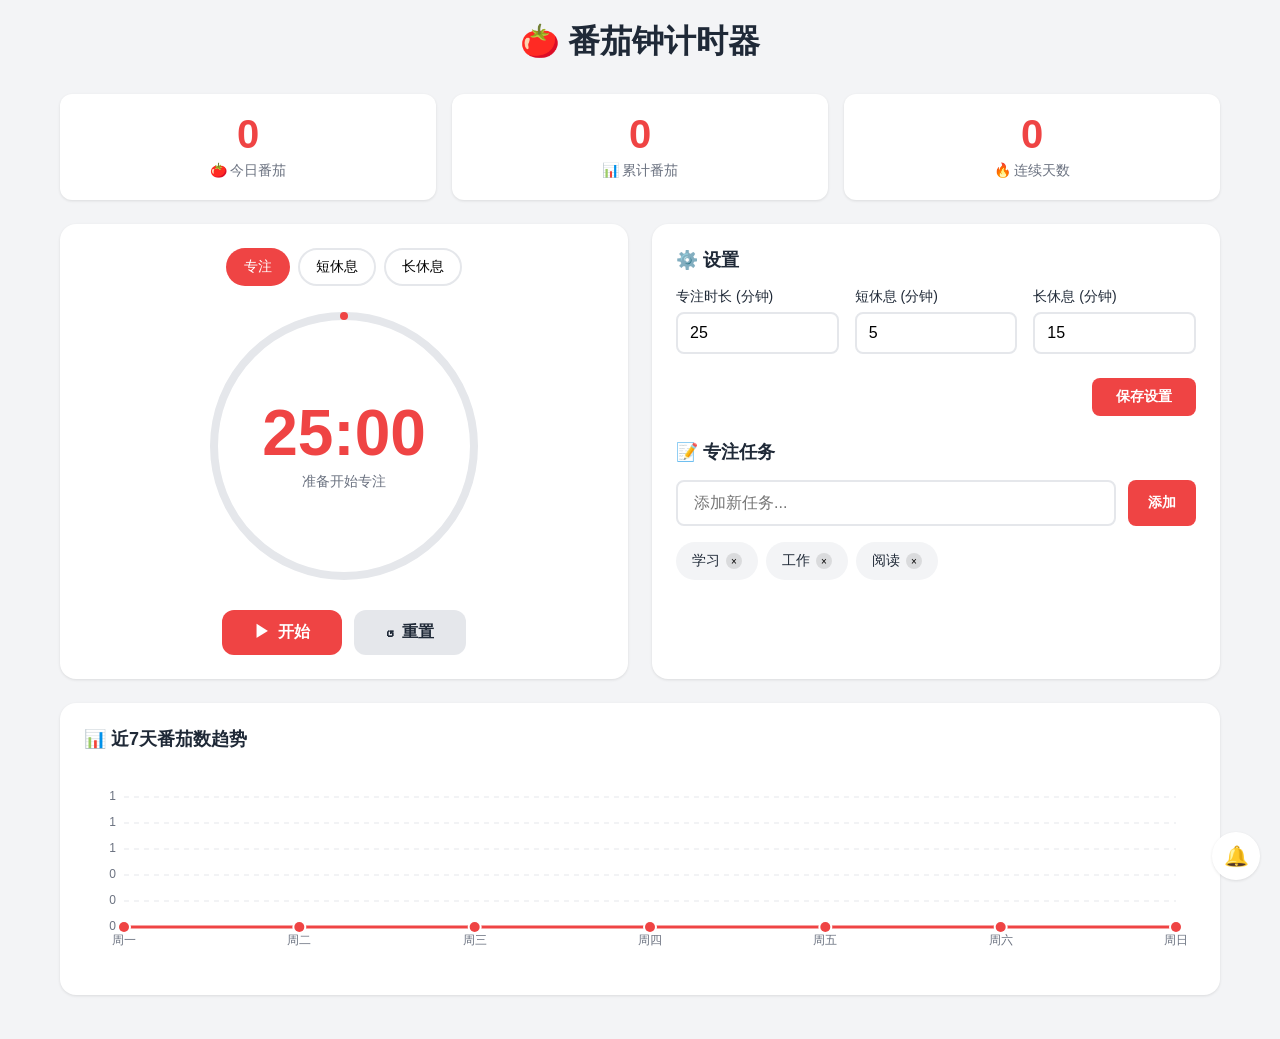
==== commit aa29f5b6: "Merge 3c5638c841c4cd88b128b416a61e8c681ce41de6 into 2a37742228fc83b6fdd997892f0bb945e21dd33a" ====
--- a/index.html
+++ b/index.html
@@ -1,1035 +1,542 @@
 <!DOCTYPE html>
 <html lang="zh-CN">
 <head>
-  <meta charset="UTF-8">
-  <meta name="viewport" content="width=device-width, initial-scale=1.0">
-  <title>番茄钟计时器</title>
-  <style>
-    :root {
-      --color-work: #ef4444;
-      --color-break: #22c55e;
-      --color-paused: #6b7280;
-      --color-bg: #f9fafb;
-      --color-card: #ffffff;
-      --color-text: #1f2937;
-      --color-text-light: #6b7280;
-      --color-border: #e5e7eb;
-      --shadow-sm: 0 1px 2px rgba(0,0,0,0.05);
-      --shadow-md: 0 4px 6px -1px rgba(0,0,0,0.1);
-      --radius: 12px;
-    }
-
-    * {
-      margin: 0;
-      padding: 0;
-      box-sizing: border-box;
-    }
-
-    body {
-      font-family: -apple-system, BlinkMacSystemFont, 'Segoe UI', Roboto, sans-serif;
-      background: var(--color-bg);
-      color: var(--color-text);
-      min-height: 100vh;
-      padding: 20px;
-    }
-
-    .container {
-      max-width: 1200px;
-      margin: 0 auto;
-    }
-
-    header {
-      text-align: center;
-      margin-bottom: 30px;
-    }
-
-    header h1 {
-      font-size: 1.75rem;
-      font-weight: 700;
-    }
-
-    .main-grid {
-      display: grid;
-      grid-template-columns: 1fr 1fr;
-      gap: 24px;
-    }
-
-    @media (max-width: 768px) {
-      .main-grid {
-        grid-template-columns: 1fr;
-      }
-    }
-
-    .card {
-      background: var(--color-card);
-      border-radius: var(--radius);
-      padding: 24px;
-      box-shadow: var(--shadow-sm);
-    }
-
-    .card-title {
-      font-size: 1rem;
-      font-weight: 600;
-      margin-bottom: 16px;
-      color: var(--color-text-light);
-    }
-
-    .timer-section {
-      grid-column: 1 / -1;
-      display: flex;
-      flex-direction: column;
-      align-items: center;
-    }
-
-    .timer-display {
-      position: relative;
-      width: 300px;
-      height: 300px;
-      margin-bottom: 24px;
-    }
-
-    #progressRing {
-      width: 100%;
-      height: 100%;
-    }
-
-    .timer-info {
-      position: absolute;
-      top: 50%;
-      left: 50%;
-      transform: translate(-50%, -50%);
-      text-align: center;
-    }
-
-    .timer-time {
-      font-size: 3rem;
-      font-weight: 700;
-      font-variant-numeric: tabular-nums;
-    }
-
-    .timer-label {
-      font-size: 0.875rem;
-      color: var(--color-text-light);
-      margin-top: 4px;
-    }
-
-    .timer-controls {
-      display: flex;
-      gap: 12px;
-    }
-
-    .btn {
-      padding: 12px 24px;
-      border: none;
-      border-radius: 8px;
-      font-size: 1rem;
-      font-weight: 500;
-      cursor: pointer;
-      transition: all 0.2s;
-    }
-
-    .btn-primary {
-      background: var(--color-work);
-      color: white;
-    }
-
-    .btn-primary:hover {
-      opacity: 0.9;
-      transform: translateY(-1px);
-    }
-
-    .btn-secondary {
-      background: var(--color-border);
-      color: var(--color-text);
-    }
-
-    .btn-secondary:hover {
-      background: #d1d5db;
-    }
-
-    .btn:disabled {
-      opacity: 0.5;
-      cursor: not-allowed;
-      transform: none;
-    }
-
-    .stats-grid {
-      display: grid;
-      grid-template-columns: repeat(2, 1fr);
-      gap: 16px;
-    }
-
-    .stat-item {
-      text-align: center;
-      padding: 16px;
-      background: var(--color-bg);
-      border-radius: 8px;
-    }
-
-    .stat-value {
-      font-size: 2rem;
-      font-weight: 700;
-      color: var(--color-work);
-    }
-
-    .stat-label {
-      font-size: 0.75rem;
-      color: var(--color-text-light);
-      margin-top: 4px;
-    }
-
-    .chart-container {
-      width: 100%;
-      height: 200px;
-    }
-
-    #trendChart {
-      width: 100%;
-      height: 100%;
-    }
-
-    .task-input-group {
-      display: flex;
-      gap: 8px;
-      margin-bottom: 16px;
-    }
-
-    .task-input {
-      flex: 1;
-      padding: 10px 14px;
-      border: 1px solid var(--color-border);
-      border-radius: 8px;
-      font-size: 0.875rem;
-    }
-
-    .task-input:focus {
-      outline: none;
-      border-color: var(--color-work);
-    }
-
-    .task-list {
-      list-style: none;
-    }
-
-    .task-item {
-      display: flex;
-      align-items: center;
-      gap: 12px;
-      padding: 12px;
-      border-bottom: 1px solid var(--color-border);
-    }
-
-    .task-item:last-child {
-      border-bottom: none;
-    }
-
-    .task-checkbox {
-      width: 20px;
-      height: 20px;
-      accent-color: var(--color-work);
-    }
-
-    .task-text {
-      flex: 1;
-      font-size: 0.875rem;
-    }
-
-    .task-text.completed {
-      text-decoration: line-through;
-      color: var(--color-text-light);
-    }
-
-    .task-delete {
-      padding: 4px 8px;
-      background: none;
-      border: none;
-      color: var(--color-text-light);
-      cursor: pointer;
-      font-size: 0.875rem;
-    }
-
-    .task-delete:hover {
-      color: var(--color-work);
-    }
-
-    .form-group {
-      margin-bottom: 16px;
-    }
-
-    .form-label {
-      display: block;
-      font-size: 0.875rem;
-      font-weight: 500;
-      margin-bottom: 6px;
-    }
-
-    .form-input {
-      width: 100%;
-      padding: 10px 14px;
-      border: 1px solid var(--color-border);
-      border-radius: 8px;
-      font-size: 0.875rem;
-    }
-
-    .form-input:focus {
-      outline: none;
-      border-color: var(--color-work);
-    }
-
-    .form-input.error {
-      border-color: var(--color-work);
-    }
-
-    .form-error {
-      color: var(--color-work);
-      font-size: 0.75rem;
-      margin-top: 4px;
-      display: none;
-    }
-
-    .form-error.show {
-      display: block;
-    }
-
-    .settings-actions {
-      margin-top: 20px;
-    }
-
-    .empty-state {
-      text-align: center;
-      padding: 24px;
-      color: var(--color-text-light);
-      font-size: 0.875rem;
-    }
-
-    .notification {
-      position: fixed;
-      top: 20px;
-      right: 20px;
-      padding: 16px 24px;
-      background: var(--color-work);
-      color: white;
-      border-radius: 8px;
-      box-shadow: var(--shadow-md);
-      transform: translateX(400px);
-      transition: transform 0.3s ease;
-      z-index: 1000;
-    }
-
-    .notification.show {
-      transform: translateX(0);
-    }
-
-    .notification.break {
-      background: var(--color-break);
-    }
-  </style>
+    <meta charset="UTF-8">
+    <meta name="viewport" content="width=device-width, initial-scale=1.0">
+    <title>番茄钟计时器</title>
+    <style>
+        * {
+            margin: 0;
+            padding: 0;
+            box-sizing: border-box;
+        }
+
+        :root {
+            --color-work: #ef4444;
+            --color-break: #22c55e;
+            --color-pause: #6b7280;
+            --color-bg: #f3f4f6;
+            --color-card: #ffffff;
+            --color-text: #1f2937;
+            --color-text-secondary: #6b7280;
+            --color-border: #e5e7eb;
+            --shadow: 0 1px 3px rgba(0, 0, 0, 0.1);
+            --shadow-lg: 0 10px 15px -3px rgba(0, 0, 0, 0.1);
+        }
+
+        body {
+            font-family: -apple-system, BlinkMacSystemFont, 'Segoe UI', Roboto, sans-serif;
+            background-color: var(--color-bg);
+            color: var(--color-text);
+            min-height: 100vh;
+        }
+
+        .app {
+            max-width: 1200px;
+            margin: 0 auto;
+            padding: 20px;
+        }
+
+        .header {
+            text-align: center;
+            margin-bottom: 30px;
+        }
+
+        .header h1 {
+            font-size: 2rem;
+            font-weight: 700;
+            color: var(--color-text);
+        }
+
+        .main-grid {
+            display: grid;
+            grid-template-columns: 1fr 1fr;
+            gap: 24px;
+            margin-bottom: 24px;
+        }
+
+        @media (max-width: 768px) {
+            .main-grid {
+                grid-template-columns: 1fr;
+            }
+        }
+
+        .card {
+            background: var(--color-card);
+            border-radius: 16px;
+            padding: 24px;
+            box-shadow: var(--shadow);
+        }
+
+        .card-title {
+            font-size: 1.125rem;
+            font-weight: 600;
+            margin-bottom: 16px;
+            color: var(--color-text);
+        }
+
+        /* Timer Section */
+        .timer-section {
+            display: flex;
+            flex-direction: column;
+            align-items: center;
+        }
+
+        .timer-mode {
+            display: flex;
+            gap: 8px;
+            margin-bottom: 20px;
+        }
+
+        .mode-btn {
+            padding: 8px 16px;
+            border: 2px solid var(--color-border);
+            background: transparent;
+            border-radius: 20px;
+            cursor: pointer;
+            font-size: 0.875rem;
+            font-weight: 500;
+            transition: all 0.2s;
+        }
+
+        .mode-btn.active {
+            color: white;
+            border-color: transparent;
+        }
+
+        .mode-btn.work.active {
+            background-color: var(--color-work);
+        }
+
+        .mode-btn.break.active {
+            background-color: var(--color-break);
+        }
+
+        .mode-btn.long-break.active {
+            background-color: #3b82f6;
+        }
+
+        .progress-container {
+            position: relative;
+            width: 280px;
+            height: 280px;
+            margin-bottom: 24px;
+        }
+
+        .timer-display {
+            position: absolute;
+            top: 50%;
+            left: 50%;
+            transform: translate(-50%, -50%);
+            text-align: center;
+        }
+
+        .time-text {
+            font-size: 4rem;
+            font-weight: 700;
+            font-variant-numeric: tabular-nums;
+            line-height: 1;
+        }
+
+        .time-text.work {
+            color: var(--color-work);
+        }
+
+        .time-text.break {
+            color: var(--color-break);
+        }
+
+        .time-text.pause {
+            color: var(--color-pause);
+        }
+
+        .task-label {
+            font-size: 0.875rem;
+            color: var(--color-text-secondary);
+            margin-top: 8px;
+            max-width: 200px;
+            overflow: hidden;
+            text-overflow: ellipsis;
+            white-space: nowrap;
+        }
+
+        .timer-controls {
+            display: flex;
+            gap: 12px;
+        }
+
+        .control-btn {
+            padding: 12px 32px;
+            border: none;
+            border-radius: 12px;
+            font-size: 1rem;
+            font-weight: 600;
+            cursor: pointer;
+            transition: all 0.2s;
+            display: flex;
+            align-items: center;
+            gap: 8px;
+        }
+
+        .control-btn:hover {
+            transform: translateY(-2px);
+            box-shadow: var(--shadow-lg);
+        }
+
+        .control-btn:active {
+            transform: translateY(0);
+        }
+
+        .btn-primary {
+            background-color: var(--color-work);
+            color: white;
+        }
+
+        .btn-primary.break {
+            background-color: var(--color-break);
+        }
+
+        .btn-secondary {
+            background-color: var(--color-border);
+            color: var(--color-text);
+        }
+
+        /* Stats Section */
+        .stats-grid {
+            display: grid;
+            grid-template-columns: repeat(3, 1fr);
+            gap: 16px;
+            margin-bottom: 24px;
+        }
+
+        @media (max-width: 768px) {
+            .stats-grid {
+                grid-template-columns: 1fr;
+            }
+        }
+
+        .stat-card {
+            background: var(--color-card);
+            border-radius: 12px;
+            padding: 20px;
+            text-align: center;
+            box-shadow: var(--shadow);
+            transition: transform 0.2s;
+        }
+
+        .stat-card:hover {
+            transform: translateY(-2px);
+        }
+
+        .stat-value {
+            font-size: 2.5rem;
+            font-weight: 700;
+            color: var(--color-work);
+            line-height: 1;
+        }
+
+        .stat-label {
+            font-size: 0.875rem;
+            color: var(--color-text-secondary);
+            margin-top: 8px;
+        }
+
+        /* Chart Section */
+        .chart-container {
+            background: var(--color-card);
+            border-radius: 16px;
+            padding: 24px;
+            box-shadow: var(--shadow);
+            margin-bottom: 24px;
+        }
+
+        .chart-canvas {
+            width: 100%;
+            height: 200px;
+        }
+
+        /* Settings Section */
+        .settings-grid {
+            display: grid;
+            grid-template-columns: repeat(3, 1fr);
+            gap: 16px;
+        }
+
+        @media (max-width: 768px) {
+            .settings-grid {
+                grid-template-columns: 1fr;
+            }
+        }
+
+        .form-group {
+            display: flex;
+            flex-direction: column;
+        }
+
+        .form-label {
+            font-size: 0.875rem;
+            font-weight: 500;
+            margin-bottom: 6px;
+            color: var(--color-text);
+        }
+
+        .form-input {
+            padding: 10px 12px;
+            border: 2px solid var(--color-border);
+            border-radius: 8px;
+            font-size: 1rem;
+            transition: border-color 0.2s;
+        }
+
+        .form-input:focus {
+            outline: none;
+            border-color: var(--color-work);
+        }
+
+        .form-input.error {
+            border-color: var(--color-work);
+        }
+
+        .error-message {
+            font-size: 0.75rem;
+            color: var(--color-work);
+            margin-top: 4px;
+        }
+
+        .settings-actions {
+            display: flex;
+            justify-content: flex-end;
+            margin-top: 20px;
+        }
+
+        .btn-save {
+            padding: 10px 24px;
+            background-color: var(--color-work);
+            color: white;
+            border: none;
+            border-radius: 8px;
+            font-size: 0.875rem;
+            font-weight: 600;
+            cursor: pointer;
+            transition: all 0.2s;
+        }
+
+        .btn-save:hover {
+            opacity: 0.9;
+        }
+
+        /* Task List Section */
+        .task-section {
+            margin-top: 24px;
+        }
+
+        .task-input-group {
+            display: flex;
+            gap: 12px;
+            margin-bottom: 16px;
+        }
+
+        .task-input {
+            flex: 1;
+            padding: 12px 16px;
+            border: 2px solid var(--color-border);
+            border-radius: 8px;
+            font-size: 1rem;
+        }
+
+        .task-input:focus {
+            outline: none;
+            border-color: var(--color-work);
+        }
+
+        .btn-add {
+            padding: 12px 20px;
+            background-color: var(--color-work);
+            color: white;
+            border: none;
+            border-radius: 8px;
+            font-size: 0.875rem;
+            font-weight: 600;
+            cursor: pointer;
+        }
+
+        .task-list {
+            display: flex;
+            flex-wrap: wrap;
+            gap: 8px;
+        }
+
+        .task-tag {
+            display: inline-flex;
+            align-items: center;
+            gap: 6px;
+            padding: 8px 14px;
+            background-color: var(--color-bg);
+            border-radius: 20px;
+            font-size: 0.875rem;
+            cursor: pointer;
+            transition: all 0.2s;
+            border: 2px solid transparent;
+        }
+
+        .task-tag:hover {
+            background-color: var(--color-border);
+        }
+
+        .task-tag.active {
+            background-color: var(--color-work);
+            color: white;
+        }
+
+        .task-tag .remove-btn {
+            width: 16px;
+            height: 16px;
+            border-radius: 50%;
+            background-color: rgba(0, 0, 0, 0.1);
+            border: none;
+            cursor: pointer;
+            font-size: 10px;
+            display: flex;
+            align-items: center;
+            justify-content: center;
+        }
+
+        .task-tag.active .remove-btn {
+            background-color: rgba(255, 255, 255, 0.3);
+            color: white;
+        }
+
+        /* Notification */
+        .notification {
+            position: fixed;
+            top: 20px;
+            right: 20px;
+            padding: 16px 24px;
+            background: var(--color-card);
+            border-radius: 12px;
+            box-shadow: var(--shadow-lg);
+            transform: translateX(400px);
+            transition: transform 0.3s ease;
+            z-index: 1000;
+        }
+
+        .notification.show {
+            transform: translateX(0);
+        }
+
+        .notification.success {
+            border-left: 4px solid var(--color-break);
+        }
+
+        .notification.error {
+            border-left: 4px solid var(--color-work);
+        }
+
+        /* Audio indicator */
+        .audio-indicator {
+            position: fixed;
+            bottom: 20px;
+            right: 20px;
+            width: 48px;
+            height: 48px;
+            border-radius: 50%;
+            background: var(--color-card);
+            box-shadow: var(--shadow);
+            display: flex;
+            align-items: center;
+            justify-content: center;
+            cursor: pointer;
+            font-size: 1.25rem;
+        }
+    </style>
 </head>
 <body>
-  <div class="container">
-    <header>
-      <h1>🍅 番茄钟计时器</h1>
-    </header>
-
-    <div class="main-grid">
-      <section class="card timer-section">
-        <div class="timer-display">
-          <canvas id="progressRing" width="300" height="300"></canvas>
-          <div class="timer-info">
-            <div class="timer-time" id="timerDisplay">25:00</div>
-            <div class="timer-label" id="timerLabel">工作时间</div>
-          </div>
+    <div class="app">
+        <header class="header">
+            <h1>🍅 番茄钟计时器</h1>
+        </header>
+
+        <div class="stats-grid" id="statsContainer">
+            <!-- StatCards will be rendered here -->
         </div>
-        <div class="timer-controls">
-          <button class="btn btn-primary" id="startBtn">开始</button>
-          <button class="btn btn-secondary" id="pauseBtn" disabled>暂停</button>
-          <button class="btn btn-secondary" id="resetBtn">重置</button>
+
+        <div class="main-grid">
+            <div class="card timer-section">
+                <div class="timer-mode">
+                    <button class="mode-btn work active" data-mode="work">专注</button>
+                    <button class="mode-btn break" data-mode="break">短休息</button>
+                    <button class="mode-btn long-break" data-mode="longBreak">长休息</button>
+                </div>
+                <div class="progress-container">
+                    <canvas id="progressRing" width="280" height="280"></canvas>
+                    <div class="timer-display">
+                        <div class="time-text work" id="timeDisplay">25:00</div>
+                        <div class="task-label" id="taskLabel">准备开始专注</div>
+                    </div>
+                </div>
+                <div class="timer-controls">
+                    <button class="control-btn btn-primary" id="startBtn">
+                        <span>▶</span> 开始
+                    </button>
+                    <button class="control-btn btn-secondary" id="resetBtn">
+                        <span>↺</span> 重置
+                    </button>
+                </div>
+            </div>
+
+            <div class="card">
+                <h3 class="card-title">⚙️ 设置</h3>
+                <div class="settings-grid">
+                    <div class="form-group">
+                        <label class="form-label">专注时长 (分钟)</label>
+                        <input type="number" class="form-input" id="workDuration" value="25" min="1" max="60">
+                        <div class="error-message" id="workDurationError"></div>
+                    </div>
+                    <div class="form-group">
+                        <label class="form-label">短休息 (分钟)</label>
+                        <input type="number" class="form-input" id="breakDuration" value="5" min="1" max="30">
+                        <div class="error-message" id="breakDurationError"></div>
+                    </div>
+                    <div class="form-group">
+                        <label class="form-label">长休息 (分钟)</label>
+                        <input type="number" class="form-input" id="longBreakDuration" value="15" min="1" max="60">
+                        <div class="error-message" id="longBreakDurationError"></div>
+                    </div>
+                </div>
+                <div class="settings-actions">
+                    <button class="btn-save" id="saveSettings">保存设置</button>
+                </div>
+
+                <div class="task-section">
+                    <h3 class="card-title">📝 专注任务</h3>
+                    <div class="task-input-group">
+                        <input type="text" class="task-input" id="taskInput" placeholder="添加新任务...">
+                        <button class="btn-add" id="addTask">添加</button>
+                    </div>
+                    <div class="task-list" id="taskList">
+                        <!-- Task tags will be rendered here -->
+                    </div>
+                </div>
+            </div>
         </div>
-      </section>
-
-      <section class="card">
-        <h2 class="card-title">📊 今日统计</h2>
-        <div class="stats-grid" id="statCard"></div>
-      </section>
-
-      <section class="card">
-        <h2 class="card-title">📈 7天趋势</h2>
+
         <div class="chart-container">
-          <canvas id="trendChart"></canvas>
+            <h3 class="card-title">📊 近7天番茄数趋势</h3>
+            <canvas id="trendChart" class="chart-canvas"></canvas>
         </div>
-      </section>
-
-      <section class="card">
-        <h2 class="card-title">✅ 专注任务</h2>
-        <div class="task-input-group">
-          <input type="text" class="task-input" id="taskInput" placeholder="添加专注任务...">
-          <button class="btn btn-primary" id="addTaskBtn">添加</button>
-        </div>
-        <ul class="task-list" id="taskList"></ul>
-      </section>
-
-      <section class="card">
-        <h2 class="card-title">⚙️ 设置</h2>
-        <form id="settingsForm">
-          <div class="form-group">
-            <label class="form-label">工作时长（分钟）</label>
-            <input type="number" class="form-input" id="workDuration" min="1" max="60" value="25">
-            <div class="form-error" id="workDurationError">请输入1-60之间的数字</div>
-          </div>
-          <div class="form-group">
-            <label class="form-label">短休息时长（分钟）</label>
-            <input type="number" class="form-input" id="shortBreakDuration" min="1" max="30" value="5">
-            <div class="form-error" id="shortBreakDurationError">请输入1-30之间的数字</div>
-          </div>
-          <div class="form-group">
-            <label class="form-label">长休息时长（分钟）</label>
-            <input type="number" class="form-input" id="longBreakDuration" min="1" max="60" value="15">
-            <div class="form-error" id="longBreakDurationError">请输入1-60之间的数字</div>
-          </div>
-          <div class="form-group">
-            <label class="form-label">长休息间隔（个番茄）</label>
-            <input type="number" class="form-input" id="longBreakInterval" min="1" max="10" value="4">
-            <div class="form-error" id="longBreakIntervalError">请输入1-10之间的数字</div>
-          </div>
-          <div class="form-error" id="crossFieldError">短休息时长不能大于长休息时长</div>
-          <div class="settings-actions">
-            <button type="submit" class="btn btn-primary">保存设置</button>
-          </div>
-        </form>
-      </section>
     </div>
-  </div>
-
-  <div class="notification" id="notification"></div>
-
-  <script>
-    const Storage = {
-      KEYS: {
-        SETTINGS: 'pomodoro_settings',
-        STATS: 'pomodoro_stats',
-        TASKS: 'pomodoro_tasks'
-      },
-
-      get(key, defaultValue) {
-        try {
-          const item = localStorage.getItem(key);
-          return item ? JSON.parse(item) : defaultValue;
-        } catch {
-          return defaultValue;
-        }
-      },
-
-      set(key, value) {
-        localStorage.setItem(key, JSON.stringify(value));
-      }
-    };
-
-    const DEFAULT_SETTINGS = {
-      workDuration: 25,
-      shortBreakDuration: 5,
-      longBreakDuration: 15,
-      longBreakInterval: 4
-    };
-
-    const DEFAULT_STATS = {
-      today: 0,
-      total: 0,
-      daily: {}
-    };
-
-    const DEFAULT_TASKS = [];
-
-    class ProgressRing {
-      constructor(canvasId) {
-        this.canvas = document.getElementById(canvasId);
-        this.ctx = this.canvas.getContext('2d');
-        this.centerX = this.canvas.width / 2;
-        this.centerY = this.canvas.height / 2;
-        this.radius = 120;
-        this.lineWidth = 12;
-      }
-
-      draw(progress, color) {
-        this.ctx.clearRect(0, 0, this.canvas.width, this.canvas.height);
-        
-        this.ctx.beginPath();
-        this.ctx.arc(this.centerX, this.centerY, this.radius, 0, Math.PI * 2);
-        this.ctx.strokeStyle = '#e5e7eb';
-        this.ctx.lineWidth = this.lineWidth;
-        this.ctx.lineCap = 'round';
-        this.ctx.stroke();
-
-        const startAngle = -Math.PI / 2;
-        const endAngle = startAngle + (Math.PI * 2 * progress);
-
-        this.ctx.beginPath();
-        this.ctx.arc(this.centerX, this.centerY, this.radius, startAngle, endAngle);
-        this.ctx.strokeStyle = color;
-        this.ctx.lineWidth = this.lineWidth;
-        this.ctx.lineCap = 'round';
-        this.ctx.stroke();
-      }
-    }
-
-    class StatCard {
-      constructor(containerId) {
-        this.container = document.getElementById(containerId);
-        this.stats = Storage.get(Storage.KEYS.STATS, DEFAULT_STATS);
-        this.render();
-      }
-
-      updateToday(count) {
-        const today = this.getTodayKey();
-        this.stats.today = count;
-        this.stats.daily[today] = count;
-        this.stats.total += 1;
-        Storage.set(Storage.KEYS.STATS, this.stats);
-        this.render();
-      }
-
-      getTodayKey() {
-        return new Date().toISOString().split('T')[0];
-      }
-
-      render() {
-        this.stats = Storage.get(Storage.KEYS.STATS, DEFAULT_STATS);
-        if (!this.stats.daily) {
-          this.stats.daily = {};
-        }
-        const today = this.getTodayKey();
-        const todayCount = this.stats.daily[today] || 0;
-        
-        this.container.innerHTML = `
-          <div class="stat-item">
-            <div class="stat-value">${todayCount}</div>
-            <div class="stat-label">今日完成</div>
-          </div>
-          <div class="stat-item">
-            <div class="stat-value">${this.stats.total}</div>
-            <div class="stat-label">累计完成</div>
-          </div>
-        `;
-      }
-    }
-
-    class Chart {
-      constructor(canvasId) {
-        this.canvas = document.getElementById(canvasId);
-        this.ctx = this.canvas.getContext('2d');
-        this.resize();
-      }
-
-      resize() {
-        const rect = this.canvas.parentElement.getBoundingClientRect();
-        this.canvas.width = rect.width;
-        this.canvas.height = rect.height;
-      }
-
-      draw(data) {
-        this.resize();
-        this.ctx.clearRect(0, 0, this.canvas.width, this.canvas.height);
-
-        if (!data || data.length === 0) {
-          this.ctx.fillStyle = '#6b7280';
-          this.ctx.font = '14px -apple-system, sans-serif';
-          this.ctx.textAlign = 'center';
-          this.ctx.fillText('暂无数据', this.canvas.width / 2, this.canvas.height / 2);
-          return;
-        }
-
-        const padding = { top: 20, right: 20, bottom: 40, left: 40 };
-        const chartWidth = this.canvas.width - padding.left - padding.right;
-        const chartHeight = this.canvas.height - padding.top - padding.bottom;
-
-        const maxValue = Math.max(...data.map(d => d.value), 1);
-        
-        this.ctx.strokeStyle = '#e5e7eb';
-        this.ctx.lineWidth = 1;
-        for (let i = 0; i <= 4; i++) {
-          const y = padding.top + (chartHeight / 4) * i;
-          this.ctx.beginPath();
-          this.ctx.moveTo(padding.left, y);
-          this.ctx.lineTo(this.canvas.width - padding.right, y);
-          this.ctx.stroke();
-        }
-
-        const points = data.map((d, i) => ({
-          x: padding.left + (chartWidth / (data.length - 1)) * i,
-          y: padding.top + chartHeight - (d.value / maxValue) * chartHeight
-        }));
-
-        this.ctx.strokeStyle = '#ef4444';
-        this.ctx.lineWidth = 2;
-        this.ctx.beginPath();
-        points.forEach((p, i) => {
-          if (i === 0) {
-            this.ctx.moveTo(p.x, p.y);
-          } else {
-            this.ctx.lineTo(p.x, p.y);
-          }
-        });
-        this.ctx.stroke();
-
-        this.ctx.fillStyle = '#ef4444';
-        points.forEach(p => {
-          this.ctx.beginPath();
-          this.ctx.arc(p.x, p.y, 4, 0, Math.PI * 2);
-          this.ctx.fill();
-        });
-
-        this.ctx.fillStyle = '#6b7280';
-        this.ctx.font = '12px -apple-system, sans-serif';
-        this.ctx.textAlign = 'center';
-        data.forEach((d, i) => {
-          const x = padding.left + (chartWidth / (data.length - 1)) * i;
-          const date = new Date(d.date);
-          const label = `${date.getMonth() + 1}/${date.getDate()}`;
-          this.ctx.fillText(label, x, this.canvas.height - 10);
-        });
-      }
-
-      loadData() {
-        const stats = Storage.get(Storage.KEYS.STATS, DEFAULT_STATS);
-        const data = [];
-        const today = new Date();
-        
-        for (let i = 6; i >= 0; i--) {
-          const date = new Date(today);
-          date.setDate(date.getDate() - i);
-          const dateKey = date.toISOString().split('T')[0];
-          data.push({
-            date: dateKey,
-            value: stats.daily[dateKey] || 0
-          });
-        }
-        
-        this.draw(data);
-      }
-    }
-
-    class TaskList {
-      constructor(containerId, onComplete) {
-        this.container = document.getElementById(containerId);
-        this.tasks = Storage.get(Storage.KEYS.TASKS, DEFAULT_TASKS);
-        this.onComplete = onComplete;
-        this.render();
-        this.bindEvents();
-      }
-
-      bindEvents() {
-        document.getElementById('addTaskBtn').addEventListener('click', () => this.addTask());
-        document.getElementById('taskInput').addEventListener('keypress', (e) => {
-          if (e.key === 'Enter') this.addTask();
-        });
-      }
-
-      addTask() {
-        const input = document.getElementById('taskInput');
-        const text = input.value.trim();
-        
-        if (!text) return;
-        
-        const task = {
-          id: Date.now(),
-          text: text,
-          completed: false,
-          createdAt: new Date().toISOString()
-        };
-        
-        this.tasks.push(task);
-        Storage.set(Storage.KEYS.TASKS, this.tasks);
-        input.value = '';
-        this.render();
-      }
-
-      toggleTask(id) {
-        const task = this.tasks.find(t => t.id === id);
-        if (task) {
-          task.completed = !task.completed;
-          Storage.set(Storage.KEYS.TASKS, this.tasks);
-          
-          if (task.completed && this.onComplete) {
-            this.onComplete();
-          }
-          
-          this.render();
-        }
-      }
-
-      deleteTask(id) {
-        this.tasks = this.tasks.filter(t => t.id !== id);
-        Storage.set(Storage.KEYS.TASKS, this.tasks);
-        this.render();
-      }
-
-      render() {
-        if (this.tasks.length === 0) {
-          this.container.innerHTML = '<div class="empty-state">暂无任务</div>';
-          return;
-        }
-
-        this.container.innerHTML = this.tasks.map(task => `
-          <li class="task-item">
-            <input type="checkbox" class="task-checkbox" 
-              ${task.completed ? 'checked' : ''} 
-              onchange="taskList.toggleTask(${task.id})">
-            <span class="task-text ${task.completed ? 'completed' : ''}">${this.escapeHtml(task.text)}</span>
-            <button class="task-delete" onclick="taskList.deleteTask(${task.id})">删除</button>
-          </li>
-        `).join('');
-      }
-
-      escapeHtml(text) {
-        const div = document.createElement('div');
-        div.textContent = text;
-        return div.innerHTML;
-      }
-    }
-
-    class SettingsForm {
-      constructor(formId, onSave) {
-        this.form = document.getElementById(formId);
-        this.onSave = onSave;
-        this.loadSettings();
-        this.bindEvents();
-      }
-
-      loadSettings() {
-        const settings = Storage.get(Storage.KEYS.SETTINGS, DEFAULT_SETTINGS);
-        document.getElementById('workDuration').value = settings.workDuration;
-        document.getElementById('shortBreakDuration').value = settings.shortBreakDuration;
-        document.getElementById('longBreakDuration').value = settings.longBreakDuration;
-        document.getElementById('longBreakInterval').value = settings.longBreakInterval;
-      }
-
-      bindEvents() {
-        this.form.addEventListener('submit', (e) => {
-          e.preventDefault();
-          this.validateAndSave();
-        });
-      }
-
-      validateAndSave() {
-        const fields = [
-          { id: 'workDuration', min: 1, max: 60, key: 'workDuration' },
-          { id: 'shortBreakDuration', min: 1, max: 30, key: 'shortBreakDuration' },
-          { id: 'longBreakDuration', min: 1, max: 60, key: 'longBreakDuration' },
-          { id: 'longBreakInterval', min: 1, max: 10, key: 'longBreakInterval' }
-        ];
-
-        let isValid = true;
-        const settings = {};
-
-        fields.forEach(field => {
-          const input = document.getElementById(field.id);
-          const error = document.getElementById(field.id + 'Error');
-          const value = parseInt(input.value);
-
-          if (isNaN(value) || value < field.min || value > field.max) {
-            input.classList.add('error');
-            error.classList.add('show');
-            isValid = false;
-          } else {
-            input.classList.remove('error');
-            error.classList.remove('show');
-            settings[field.key] = value;
-          }
-        });
-
-        const shortBreak = parseInt(document.getElementById('shortBreakDuration').value);
-        const longBreak = parseInt(document.getElementById('longBreakDuration').value);
-        const crossFieldError = document.getElementById('crossFieldError');
-        
-        if (!isNaN(shortBreak) && !isNaN(longBreak) && shortBreak > longBreak) {
-          document.getElementById('shortBreakDuration').classList.add('error');
-          if (crossFieldError) {
-            crossFieldError.classList.add('show');
-          }
-          isValid = false;
-        } else if (crossFieldError) {
-          crossFieldError.classList.remove('show');
-        }
-
-        if (isValid) {
-          Storage.set(Storage.KEYS.SETTINGS, settings);
-          if (this.onSave) this.onSave(settings);
-          this.showNotification('设置已保存');
-          this.updateTimerDisplay();
-        }
-      }
-
-      updateTimerDisplay() {
-        const settings = Storage.get(Storage.KEYS.SETTINGS, DEFAULT_SETTINGS);
-        const minutes = settings.workDuration;
-        document.getElementById('timerDisplay').textContent = 
-          `${minutes.toString().padStart(2, '0')}:00`;
-        document.getElementById('timerLabel').textContent = '工作时间';
-      }
-
-      showNotification(message) {
-        const notification = document.getElementById('notification');
-        notification.textContent = message;
-        notification.classList.add('show');
-        setTimeout(() => notification.classList.remove('show'), 2000);
-      }
-
-      getSettings() {
-        return Storage.get(Storage.KEYS.SETTINGS, DEFAULT_SETTINGS);
-      }
-    }
-
-    class Timer {
-      constructor(options) {
-        this.progressRing = options.progressRing;
-        this.onTick = options.onTick;
-        this.onComplete = options.onComplete;
-        this.onStateChange = options.onStateChange;
-        this.settings = options.settings;
-        
-        this.state = 'idle';
-        this.mode = 'work';
-        this.pomodorosCompleted = 0;
-        this.startTime = null;
-        this.pausedTime = null;
-        this.remainingTime = 0;
-        this.timerId = null;
-
-        this.colors = {
-          work: '#ef4444',
-          break: '#22c55e',
-          paused: '#6b7280'
-        };
-      }
-
-      getDuration() {
-        const s = this.settings();
-        if (this.mode === 'work') {
-          return s.workDuration * 60 * 1000;
-        } else if (this.mode === 'shortBreak') {
-          return s.shortBreakDuration * 60 * 1000;
-        } else {
-          return s.longBreakDuration * 60 * 1000;
-        }
-      }
-
-      start() {
-        if (this.state === 'running') return;
-
-        if (this.state === 'paused') {
-          const pausedDuration = Date.now() - this.pausedTime;
-          this.startTime = this.startTime + pausedDuration;
-        } else {
-          this.startTime = Date.now();
-          this.remainingTime = this.getDuration();
-        }
-
-        this.state = 'running';
-        this.onStateChange(this.state, this.mode);
-        this.tick();
-      }
-
-      pause() {
-        if (this.state !== 'running') return;
-
-        this.state = 'paused';
-        this.pausedTime = Date.now();
-        this.remainingTime = this.getDuration() - (Date.now() - this.startTime);
-        
-        clearInterval(this.timerId);
-        this.onStateChange(this.state, this.mode);
-      }
-
-      reset() {
-        clearInterval(this.timerId);
-        this.state = 'idle';
-        this.remainingTime = 0;
-        this.startTime = null;
-        this.pausedTime = null;
-        this.mode = 'work';
-        this.onStateChange(this.state, this.mode);
-        this.updateDisplay();
-      }
-
-      updateDisplay() {
-        const duration = this.getDuration();
-        const minutes = Math.floor(duration / 60000);
-        document.getElementById('timerDisplay').textContent = 
-          `${minutes.toString().padStart(2, '0')}:00`;
-        const label = this.mode === 'work' ? '工作时间' : 
-                     this.mode === 'shortBreak' ? '短休息' : '长休息';
-        document.getElementById('timerLabel').textContent = label;
-      }
-
-      tick() {
-        this.timerId = setInterval(() => {
-          const elapsed = Date.now() - this.startTime;
-          const duration = this.getDuration();
-          this.remainingTime = Math.max(0, duration - elapsed);
-
-          const progress = this.remainingTime / duration;
-          const color = this.state === 'paused' ? this.colors.paused : 
-                       (this.mode === 'work' ? this.colors.work : this.colors.break);
-          
-          this.progressRing.draw(progress, color);
-          
-          if (this.onTick) {
-            this.onTick(this.remainingTime, this.mode);
-          }
-
-          if (this.remainingTime <= 0) {
-            this.complete();
-          }
-        }, 50);
-      }
-
-      complete() {
-        clearInterval(this.timerId);
-        
-        if (this.mode === 'work') {
-          this.pomodorosCompleted++;
-        }
-
-        this.state = 'idle';
-        
-        if (this.onComplete) {
-          this.onComplete(this.mode, this.pomodorosCompleted);
-        }
-
-        const s = this.settings();
-        if (this.mode === 'work') {
-          if (this.pomodorosCompleted > 0 && this.pomodorosCompleted % s.longBreakInterval === 0) {
-            this.mode = 'longBreak';
-          } else {
-            this.mode = 'shortBreak';
-          }
-        } else {
-          this.mode = 'work';
-        }
-
-        this.remainingTime = 0;
-        this.startTime = null;
-        this.onStateChange(this.state, this.mode);
-        this.updateDisplay();
-      }
-
-      setMode(mode) {
-        this.mode = mode;
-        this.reset();
-      }
-    }
-
-    const progressRing = new ProgressRing('progressRing');
-    const statCard = new StatCard('statCard');
-    const chart = new Chart('trendChart');
-    let taskList;
-
-    const timer = new Timer({
-      progressRing,
-      settings: () => Storage.get(Storage.KEYS.SETTINGS, DEFAULT_SETTINGS),
-      onTick: (remaining, mode) => {
-        const minutes = Math.floor(remaining / 60000);
-        const seconds = Math.floor((remaining % 60000) / 1000);
-        document.getElementById('timerDisplay').textContent = 
-          `${minutes.toString().padStart(2, '0')}:${seconds.toString().padStart(2, '0')}`;
-        
-        const label = mode === 'work' ? '工作时间' : 
-                     mode === 'shortBreak' ? '短休息' : '长休息';
-        document.getElementById('timerLabel').textContent = label;
-      },
-      onComplete: (mode, count) => {
-        if (mode === 'work') {
-          statCard.updateToday(1);
-          chart.loadData();
-        }
-        showNotification(mode === 'work' ? '🎉 工作完成！休息一下吧~' : '⏰ 休息结束！开始工作吧~', 
-                        mode === 'work' ? 'break' : 'work');
-        playNotificationSound();
-      },
-      onStateChange: (state, mode) => {
-        const startBtn = document.getElementById('startBtn');
-        const pauseBtn = document.getElementById('pauseBtn');
-        const resetBtn = document.getElementById('resetBtn');
-        
-        if (state === 'idle') {
-          startBtn.disabled = false;
-          startBtn.textContent = '开始';
-          pauseBtn.disabled = true;
-          resetBtn.disabled = true;
-          
-          if (mode === 'work') {
-            progressRing.draw(1, '#ef4444');
-          } else {
-            progressRing.draw(1, '#22c55e');
-          }
-        } else if (state === 'running') {
-          startBtn.disabled = true;
-          pauseBtn.disabled = false;
-          resetBtn.disabled = false;
-        } else if (state === 'paused') {
-          startBtn.disabled = false;
-          startBtn.textContent = '继续';
-          pauseBtn.disabled = true;
-          resetBtn.disabled = false;
-        }
-      }
-    });
-
-    const settingsForm = new SettingsForm('settingsForm', (settings) => {
-      progressRing.draw(1, '#ef4444');
-    });
-
-    function showNotification(message, type = 'work') {
-      const notification = document.getElementById('notification');
-      notification.textContent = message;
-      notification.className = 'notification show';
-      if (type === 'break') {
-        notification.classList.add('break');
-      }
-      
-      setTimeout(() => {
-        notification.classList.remove('show');
-      }, 4000);
-    }
-
-    function playNotificationSound() {
-      try {
-        const audioContext = new (window.AudioContext || window.webkitAudioContext)();
-        const oscillator = audioContext.createOscillator();
-        const gainNode = audioContext.createGain();
-        
-        oscillator.connect(gainNode);
-        gainNode.connect(audioContext.destination);
-        
-        oscillator.frequency.value = 800;
-        oscillator.type = 'sine';
-        gainNode.gain.setValueAtTime(0.3, audioContext.currentTime);
-        gainNode.gain.exponentialRampToValueAtTime(0.01, audioContext.currentTime + 0.5);
-        
-        oscillator.start(audioContext.currentTime);
-        oscillator.stop(audioContext.currentTime + 0.5);
-      } catch (e) {
-        console.log('Audio not supported');
-      }
-    }
-
-    document.getElementById('startBtn').addEventListener('click', () => timer.start());
-    document.getElementById('pauseBtn').addEventListener('click', () => timer.pause());
-    document.getElementById('resetBtn').addEventListener('click', () => timer.reset());
-
-    taskList = new TaskList('taskList', () => {
-      statCard.updateToday(1);
-      chart.loadData();
-    });
-
-    chart.loadData();
-    progressRing.draw(1, '#ef4444');
-    
-    document.getElementById('startBtn').disabled = false;
-    document.getElementById('startBtn').textContent = '开始';
-    document.getElementById('pauseBtn').disabled = true;
-    document.getElementById('resetBtn').disabled = true;
-
-    window.addEventListener('resize', () => chart.loadData());
-  </script>
+
+    <div class="notification" id="notification"></div>
+    <div class="audio-indicator" id="audioToggle">🔔</div>
+
+    <script src="js/utils.js"></script>
+    <script src="js/storage.js"></script>
+    <script src="js/components/ProgressRing.js"></script>
+    <script src="js/components/Timer.js"></script>
+    <script src="js/components/StatCard.js"></script>
+    <script src="js/components/Chart.js"></script>
+    <script src="js/components/TaskList.js"></script>
+    <script src="js/components/SettingsForm.js"></script>
+    <script src="js/app.js"></script>
 </body>
 </html>
